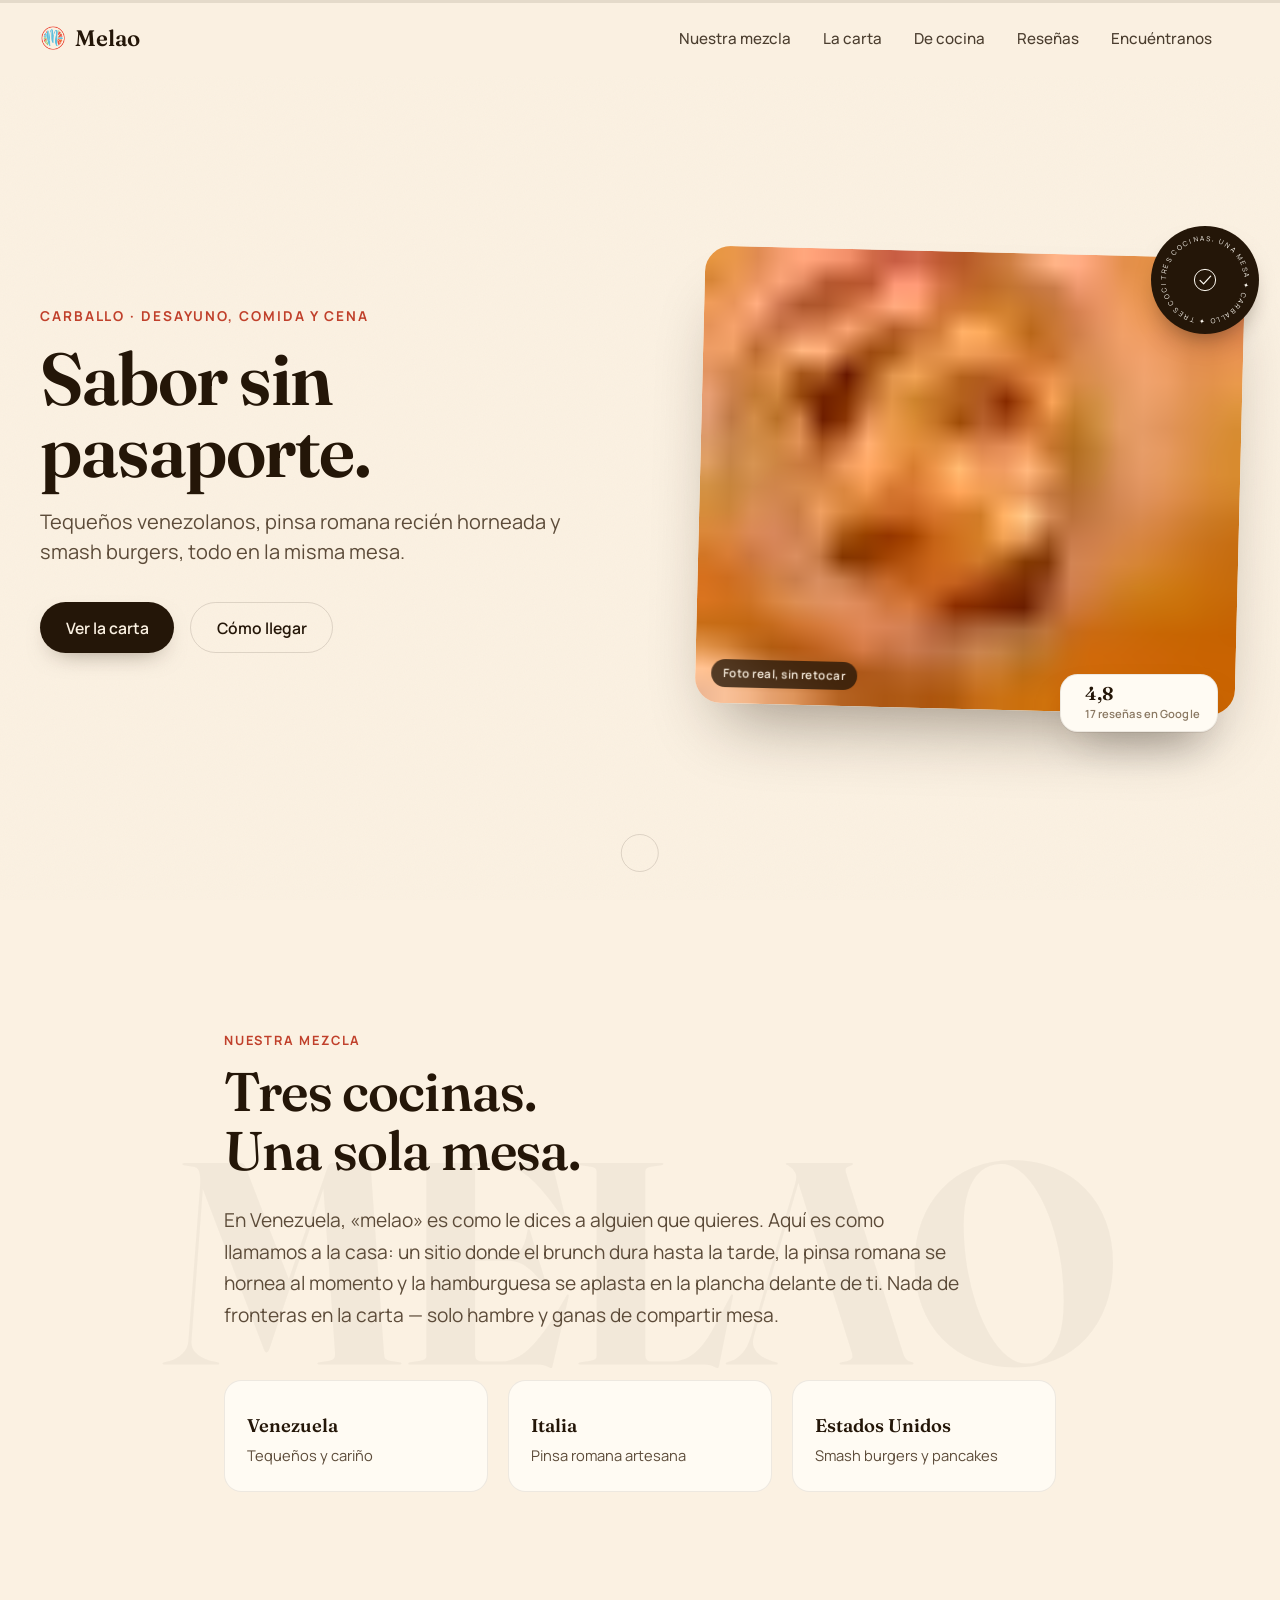
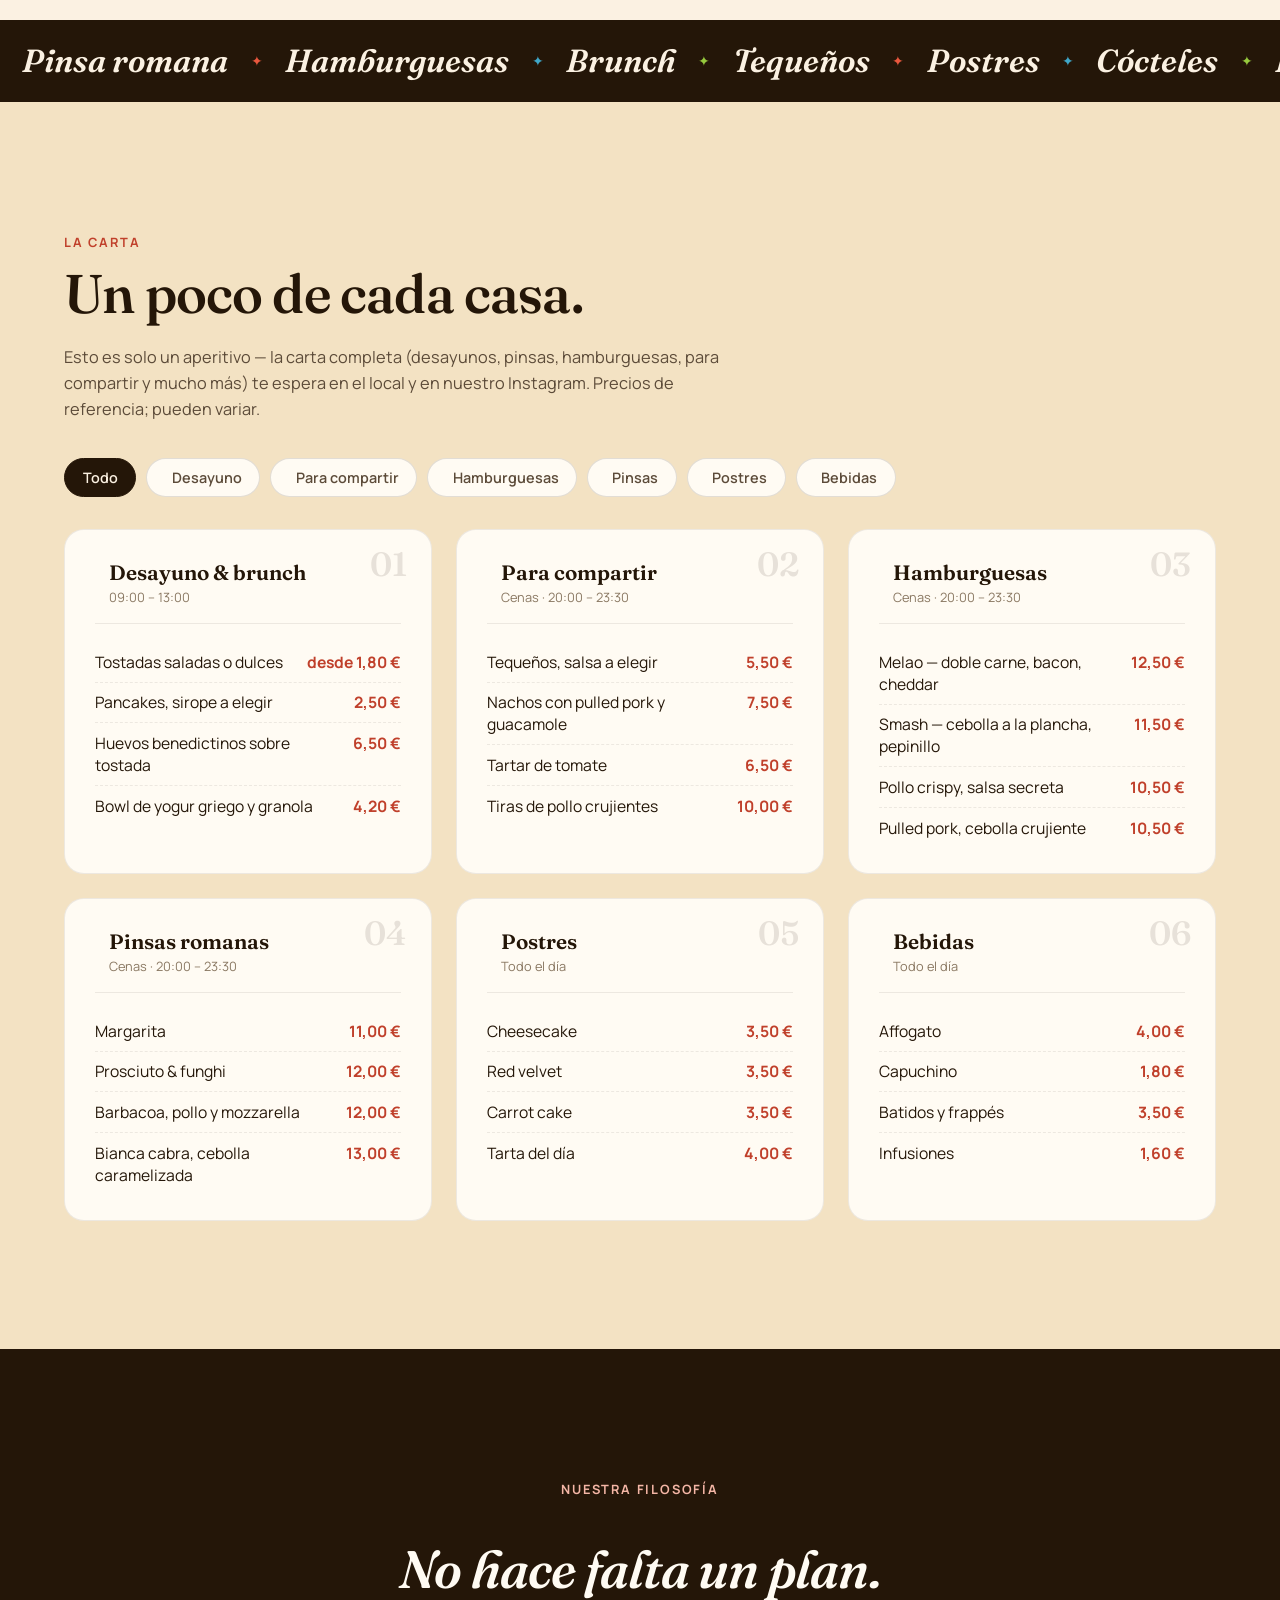
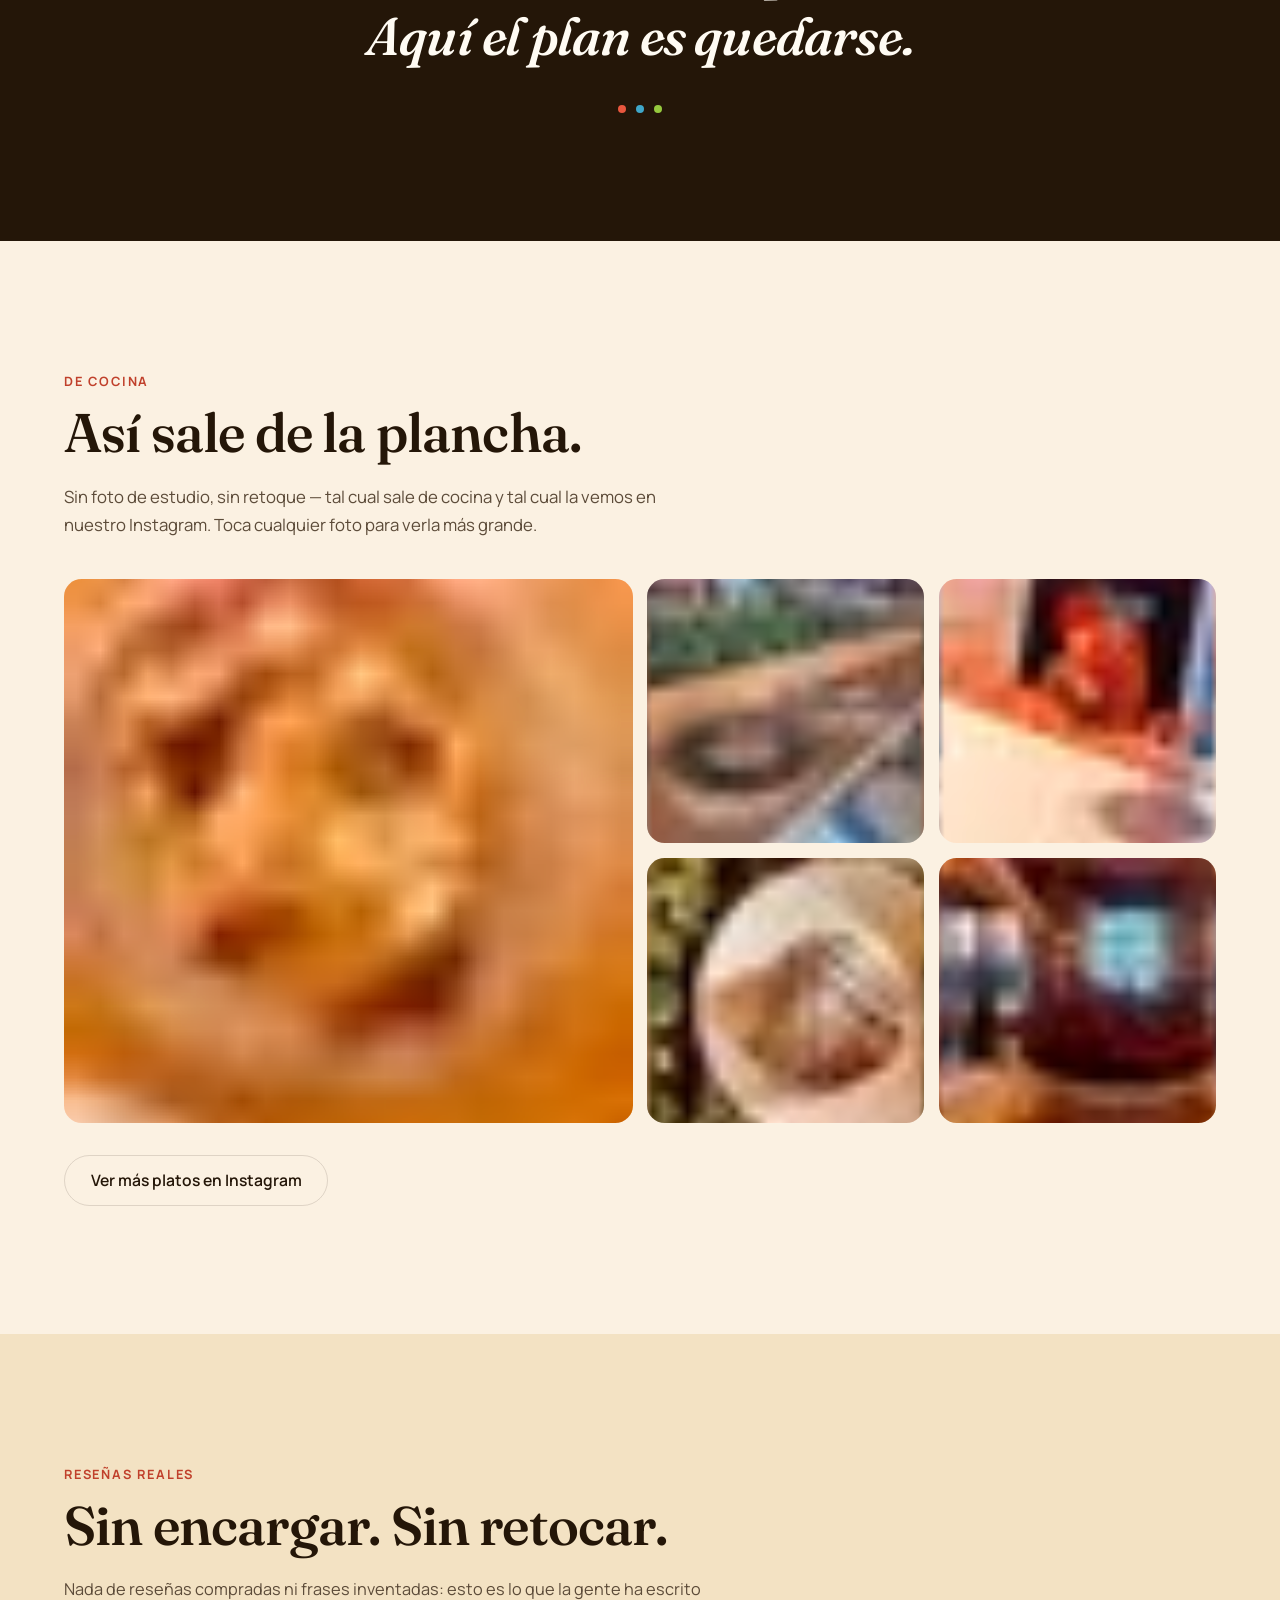
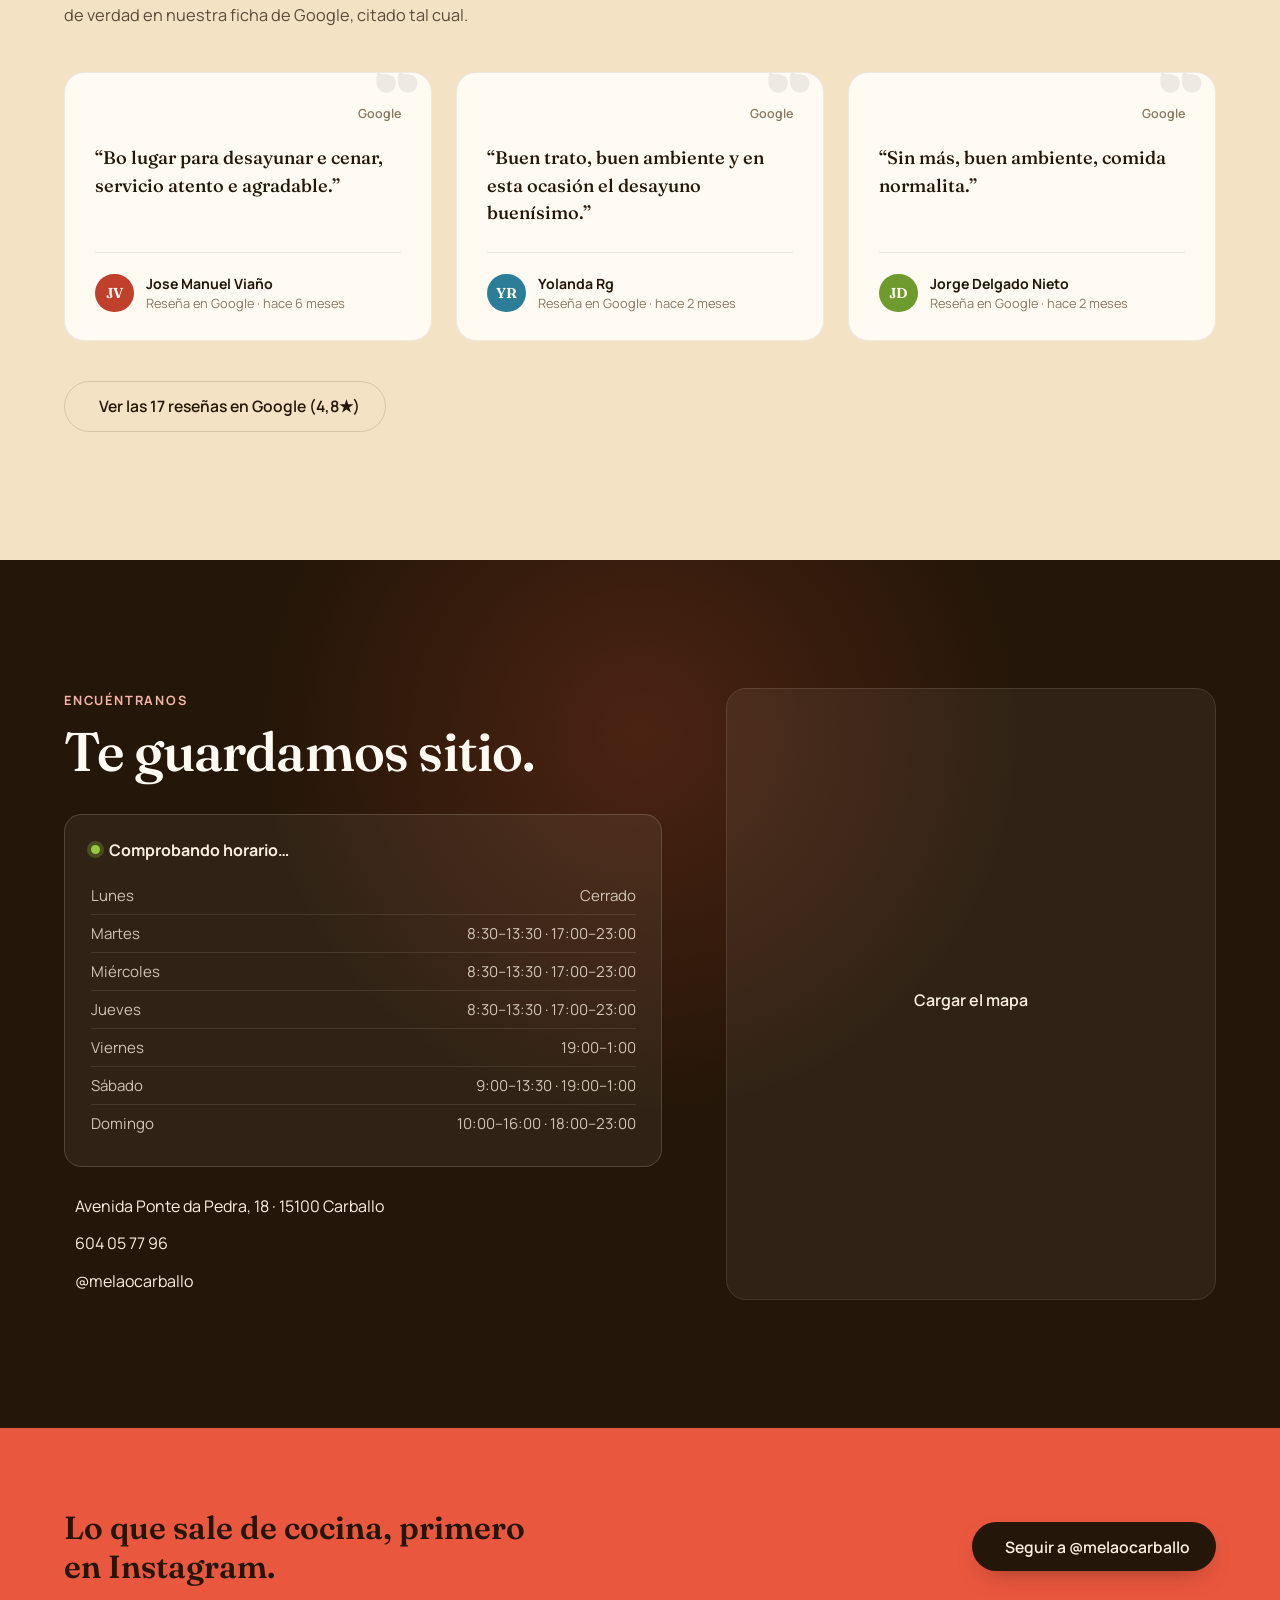
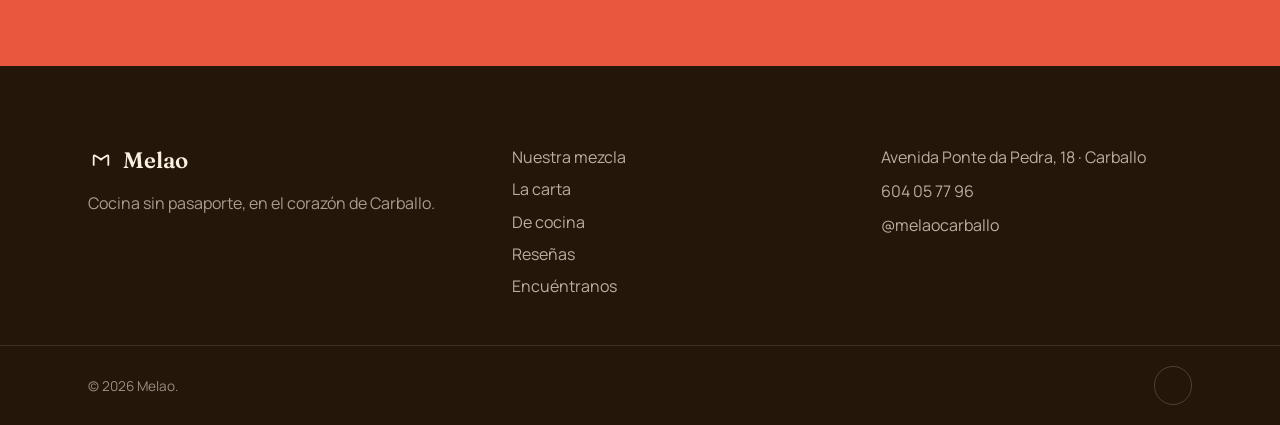
==== index.html @ b93efcd5 "Rediseña botón de WhatsApp, añade sección de reseñas reales y corrige la insignia del héroe - Botón " ====
<!DOCTYPE html>
<html lang="es">
<head>
<meta charset="UTF-8">
<meta name="viewport" content="width=device-width, initial-scale=1.0">
<title>Melao — Burgers, pinsas y brunch en Carballo</title>
<meta name="description" content="Melao es cocina sin pasaporte en el corazón de Carballo: brunch todo el día, pinsas romanas al horno, smash burgers y un cariño muy venezolano. Avenida Ponte da Pedra, 18.">
<link rel="canonical" href="https://alvarotaiagu.github.io/melao-carballo-web/">
<link rel="icon" href="assets/img/logo/logo-melao-96.png" type="image/png">

<meta property="og:type" content="restaurant">
<meta property="og:site_name" content="Melao">
<meta property="og:title" content="Melao — Burgers, pinsas y brunch en Carballo">
<meta property="og:description" content="Tequeños venezolanos, pinsa romana y smash burgers en la misma mesa. Brunch, comidas y cenas en Avenida Ponte da Pedra, 18, Carballo.">
<meta property="og:url" content="https://alvarotaiagu.github.io/melao-carballo-web/">
<meta property="og:image" content="https://alvarotaiagu.github.io/melao-carballo-web/assets/img/web/og-image.jpg">
<meta property="og:image:width" content="1200">
<meta property="og:image:height" content="630">
<meta property="og:locale" content="es_ES">
<meta name="twitter:card" content="summary_large_image">
<meta name="twitter:title" content="Melao — Burgers, pinsas y brunch en Carballo">
<meta name="twitter:description" content="Tequeños venezolanos, pinsa romana y smash burgers en la misma mesa. Carballo.">
<meta name="twitter:image" content="https://alvarotaiagu.github.io/melao-carballo-web/assets/img/web/og-image.jpg">

<script type="application/ld+json">
{
  "@context": "https://schema.org",
  "@type": "Restaurant",
  "name": "Melao",
  "image": "https://alvarotaiagu.github.io/melao-carballo-web/assets/img/web/og-image.jpg",
  "url": "https://alvarotaiagu.github.io/melao-carballo-web/",
  "telephone": "+34604057796",
  "servesCuisine": ["Hamburguesas", "Pinsa romana", "Brunch", "Cocina venezolana", "Fusión"],
  "address": {
    "@type": "PostalAddress",
    "streetAddress": "Avenida Ponte da Pedra, 18",
    "addressLocality": "Carballo",
    "addressRegion": "A Coruña",
    "postalCode": "15100",
    "addressCountry": "ES"
  },
  "sameAs": ["https://www.instagram.com/melaocarballo/"],
  "aggregateRating": {
    "@type": "AggregateRating",
    "ratingValue": "4.8",
    "reviewCount": "17"
  },
  "review": [
    {
      "@type": "Review",
      "author": { "@type": "Person", "name": "Jose Manuel Viaño" },
      "reviewRating": { "@type": "Rating", "ratingValue": "5", "bestRating": "5" },
      "reviewBody": "Bo lugar para desayunar e cenar, servicio atento e agradable."
    },
    {
      "@type": "Review",
      "author": { "@type": "Person", "name": "Yolanda Rg" },
      "reviewRating": { "@type": "Rating", "ratingValue": "5", "bestRating": "5" },
      "reviewBody": "Buen trato, buen ambiente y en esta ocasión el desayuno buenísimo."
    },
    {
      "@type": "Review",
      "author": { "@type": "Person", "name": "Jorge Delgado Nieto" },
      "reviewRating": { "@type": "Rating", "ratingValue": "5", "bestRating": "5" },
      "reviewBody": "Sin más, buen ambiente, comida normalita."
    }
  ],
  "openingHoursSpecification": [
    { "@type": "OpeningHoursSpecification", "dayOfWeek": ["Tuesday", "Wednesday", "Thursday"], "opens": "08:30", "closes": "13:30" },
    { "@type": "OpeningHoursSpecification", "dayOfWeek": ["Tuesday", "Wednesday", "Thursday"], "opens": "17:00", "closes": "23:00" },
    { "@type": "OpeningHoursSpecification", "dayOfWeek": "Friday", "opens": "19:00", "closes": "01:00" },
    { "@type": "OpeningHoursSpecification", "dayOfWeek": "Saturday", "opens": "09:00", "closes": "13:30" },
    { "@type": "OpeningHoursSpecification", "dayOfWeek": "Saturday", "opens": "19:00", "closes": "01:00" },
    { "@type": "OpeningHoursSpecification", "dayOfWeek": "Sunday", "opens": "10:00", "closes": "16:00" },
    { "@type": "OpeningHoursSpecification", "dayOfWeek": "Sunday", "opens": "18:00", "closes": "23:00" }
  ]
}
</script>

<link rel="preconnect" href="https://fonts.googleapis.com">
<link rel="preconnect" href="https://fonts.gstatic.com" crossorigin>
<link href="https://fonts.googleapis.com/css2?family=Fraunces:ital,opsz,wght@0,9..144,420;0,9..144,500;0,9..144,600;0,9..144,680;1,9..144,500;1,9..144,600&family=Manrope:wght@400;500;600;700&display=swap" rel="stylesheet">

<link rel="stylesheet" href="css/style.css">
<noscript><style>.lqip-img { opacity: 1 !important; }</style></noscript>
<script src="https://code.iconify.design/iconify-icon/2.1.0/iconify-icon.min.js" defer></script>
</head>
<body>
<a class="skip-link" href="#contenido">Ir al contenido</a>
<div class="scroll-progress" aria-hidden="true"><span class="scroll-progress-bar"></span></div>
<div class="grain" aria-hidden="true"></div>
<div class="cursor-dot" aria-hidden="true"></div>
<div class="cursor-ring" aria-hidden="true"></div>

<header class="site-header">
  <div class="header-inner">
    <a class="brand" href="#top" aria-label="Melao, ir al inicio">
      <img class="brand-mark" src="assets/img/logo/logo-melao-96.png" alt="" width="28" height="28">
      <span>Melao</span>
    </a>

    <nav class="site-nav" aria-label="Principal">
      <ul>
        <li><a href="#mezcla">Nuestra mezcla</a></li>
        <li><a href="#carta">La carta</a></li>
        <li><a href="#estrella">De cocina</a></li>
        <li><a href="#resenas">Reseñas</a></li>
        <li><a href="#encuentranos">Encuéntranos</a></li>
      </ul>
      <span class="nav-underline" aria-hidden="true"></span>
    </nav>

    <a class="nav-instagram" href="https://www.instagram.com/melaocarballo/" target="_blank" rel="noopener noreferrer">
      <iconify-icon icon="logos:instagram-icon" aria-hidden="true"></iconify-icon>
      <span class="visually-hidden">Instagram de Melao (se abre en una pestaña nueva)</span>
    </a>

    <button class="nav-toggle" type="button" aria-expanded="false" aria-controls="mobile-nav">
      <iconify-icon icon="solar:hamburger-menu-linear" aria-hidden="true" class="icon-open"></iconify-icon>
      <iconify-icon icon="solar:close-square-linear" aria-hidden="true" class="icon-close"></iconify-icon>
      <span class="visually-hidden">Abrir menú</span>
    </button>
  </div>

  <div id="mobile-nav" class="mobile-nav" hidden>
    <ul>
      <li><a href="#mezcla">Nuestra mezcla</a></li>
      <li><a href="#carta">La carta</a></li>
      <li><a href="#estrella">De cocina</a></li>
      <li><a href="#resenas">Reseñas</a></li>
      <li><a href="#encuentranos">Encuéntranos</a></li>
      <li><a href="https://www.instagram.com/melaocarballo/" target="_blank" rel="noopener noreferrer">Instagram</a></li>
    </ul>
  </div>
</header>

<main id="contenido">

  <section id="top" class="hero">
    <div class="hero-canvas-wrap" aria-hidden="true">
      <canvas id="hero-canvas"></canvas>
    </div>

    <div class="hero-inner">
      <div class="hero-content">
        <p class="hero-eyebrow">Carballo · Desayuno, comida y cena</p>
        <h1 class="hero-title" data-split-word>Sabor sin pasaporte.</h1>
        <p class="hero-claim" data-split-word>Tequeños venezolanos, pinsa romana recién horneada y smash burgers, todo en la misma mesa.</p>
        <div class="hero-actions">
          <a class="btn btn-primary" href="#carta"><span>Ver la carta</span></a>
          <a class="btn btn-ghost" href="#encuentranos"><span>Cómo llegar</span></a>
        </div>
      </div>

      <div class="hero-media">
        <figure class="hero-photo-card">
          <span class="lqip-bg" aria-hidden="true" style="background-image:url('assets/img/web/dish-hero-lqip.jpg')"></span>
          <img
            class="hero-photo lqip-img"
            src="assets/img/web/dish-hero-1600.jpg"
            srcset="assets/img/web/dish-hero-900.jpg 900w, assets/img/web/dish-hero-1600.jpg 1600w"
            sizes="(max-width: 900px) 90vw, 640px"
            alt="Milanesa napolitana gratinada con doble de queso, servida sobre patatas fritas — foto real de un plato de Melao"
            width="1300" height="1100"
            fetchpriority="high"
            decoding="async">
          <span class="hero-photo-tag">Foto real, sin retocar</span>
        </figure>

        <a
          class="google-seal"
          href="https://share.google/bW9lgUvX52iownn9A"
          target="_blank"
          rel="noopener noreferrer"
          aria-label="4,8 sobre 5 en Google, 17 reseñas — ver ficha de Google (se abre en una pestaña nueva)">
          <span class="google-seal-icon"><iconify-icon icon="logos:google-icon" aria-hidden="true"></iconify-icon></span>
          <span class="google-seal-body">
            <span class="google-seal-rating">
              <strong>4,8</strong>
              <span class="google-seal-stars" aria-hidden="true">
                <iconify-icon icon="solar:star-bold"></iconify-icon>
                <iconify-icon icon="solar:star-bold"></iconify-icon>
                <iconify-icon icon="solar:star-bold"></iconify-icon>
                <iconify-icon icon="solar:star-bold"></iconify-icon>
                <iconify-icon icon="solar:star-bold"></iconify-icon>
              </span>
            </span>
            <span class="google-seal-count">17 reseñas en Google</span>
          </span>
        </a>

        <div class="hero-badge-wrap" aria-hidden="true">
          <svg class="hero-badge" viewBox="0 0 160 160">
            <defs>
              <path id="badge-circle" d="M80,80 m-58,0 a58,58 0 1,1 116,0 a58,58 0 1,1 -116,0"/>
            </defs>
            <text font-size="10" letter-spacing="2.6" fill="currentColor">
              <textPath href="#badge-circle" startOffset="0%">TRES COCINAS, UNA MESA ✦ CARBALLO ✦ TRES COCINAS, UNA MESA ✦ CARBALLO ✦&#160;</textPath>
            </text>
          </svg>
          <svg class="hero-badge-mark" viewBox="0 0 48 48" fill="none">
            <circle cx="24" cy="24" r="15" stroke="currentColor" stroke-width="1.4"/>
            <path d="M17 24.5L22 29.5L32 18.5" stroke="currentColor" stroke-width="1.8" stroke-linecap="round" stroke-linejoin="round"/>
          </svg>
        </div>
      </div>
    </div>

    <button class="scroll-cue" type="button" data-scroll-target="#mezcla">
      <span class="visually-hidden">Bajar a la siguiente sección</span>
      <iconify-icon icon="solar:alt-arrow-down-linear" aria-hidden="true"></iconify-icon>
    </button>
  </section>

  <section id="mezcla" class="mezcla section-block" data-reveal-group>
    <span class="ghost-word" aria-hidden="true">MELAO</span>
    <div class="section-inner mezcla-inner">
      <p class="eyebrow">Nuestra mezcla</p>
      <h2><span data-split-word>Tres cocinas.</span><br><span data-split-word>Una sola mesa.</span></h2>
      <p class="mezcla-lead">
        En Venezuela, «melao» es como le dices a alguien que quieres. Aquí es como llamamos a la casa: un
        sitio donde el brunch dura hasta la tarde, la pinsa romana se hornea al momento y la hamburguesa se
        aplasta en la plancha delante de ti. Nada de fronteras en la carta — solo hambre y ganas de compartir
        mesa.
      </p>
      <ul class="origin-list">
        <li class="origin-card">
          <span class="origin-icon"><iconify-icon icon="solar:chef-hat-linear" aria-hidden="true"></iconify-icon></span>
          <span class="origin-name">Venezuela</span>
          <span class="origin-desc">Tequeños y cariño</span>
        </li>
        <li class="origin-card">
          <span class="origin-icon origin-icon--lime"><iconify-icon icon="solar:pizza-slice-linear" aria-hidden="true"></iconify-icon></span>
          <span class="origin-name">Italia</span>
          <span class="origin-desc">Pinsa romana artesana</span>
        </li>
        <li class="origin-card">
          <span class="origin-icon origin-icon--sky"><iconify-icon icon="solar:fire-linear" aria-hidden="true"></iconify-icon></span>
          <span class="origin-name">Estados Unidos</span>
          <span class="origin-desc">Smash burgers y pancakes</span>
        </li>
      </ul>
    </div>
  </section>

  <div class="marquee" aria-hidden="true">
    <div class="marquee-track">
      <span class="marquee-seq">
        <span>Pinsa romana</span><span class="marquee-dot">✦</span>
        <span>Hamburguesas</span><span class="marquee-dot">✦</span>
        <span>Brunch</span><span class="marquee-dot">✦</span>
        <span>Tequeños</span><span class="marquee-dot">✦</span>
        <span>Postres</span><span class="marquee-dot">✦</span>
        <span>Cócteles</span><span class="marquee-dot">✦</span>
      </span>
      <span class="marquee-seq">
        <span>Pinsa romana</span><span class="marquee-dot">✦</span>
        <span>Hamburguesas</span><span class="marquee-dot">✦</span>
        <span>Brunch</span><span class="marquee-dot">✦</span>
        <span>Tequeños</span><span class="marquee-dot">✦</span>
        <span>Postres</span><span class="marquee-dot">✦</span>
        <span>Cócteles</span><span class="marquee-dot">✦</span>
      </span>
    </div>
  </div>

  <section id="carta" class="carta section-block" data-reveal-group>
    <div class="section-inner">
      <p class="eyebrow">La carta</p>
      <h2 data-split-word>Un poco de cada casa.</h2>
      <p class="carta-lead">
        Esto es solo un aperitivo — la carta completa (desayunos, pinsas, hamburguesas, para compartir y
        mucho más) te espera en el local y en nuestro Instagram. Precios de referencia; pueden variar.
      </p>

      <div class="carta-filters" role="radiogroup" aria-label="Filtrar la carta por categoría">
        <button type="button" class="carta-filter" role="radio" aria-checked="true" data-filter="todo" tabindex="0">
          <span>Todo</span>
        </button>
        <button type="button" class="carta-filter" role="radio" aria-checked="false" data-filter="desayuno" tabindex="-1">
          <iconify-icon icon="solar:sunrise-linear" aria-hidden="true"></iconify-icon><span>Desayuno</span>
        </button>
        <button type="button" class="carta-filter" role="radio" aria-checked="false" data-filter="compartir" tabindex="-1">
          <iconify-icon icon="solar:widget-add-linear" aria-hidden="true"></iconify-icon><span>Para compartir</span>
        </button>
        <button type="button" class="carta-filter" role="radio" aria-checked="false" data-filter="hamburguesas" tabindex="-1">
          <iconify-icon icon="solar:fire-linear" aria-hidden="true"></iconify-icon><span>Hamburguesas</span>
        </button>
        <button type="button" class="carta-filter" role="radio" aria-checked="false" data-filter="pinsas" tabindex="-1">
          <iconify-icon icon="solar:pizza-slice-linear" aria-hidden="true"></iconify-icon><span>Pinsas</span>
        </button>
        <button type="button" class="carta-filter" role="radio" aria-checked="false" data-filter="postres" tabindex="-1">
          <iconify-icon icon="solar:cake-linear" aria-hidden="true"></iconify-icon><span>Postres</span>
        </button>
        <button type="button" class="carta-filter" role="radio" aria-checked="false" data-filter="bebidas" tabindex="-1">
          <iconify-icon icon="solar:cup-hot-linear" aria-hidden="true"></iconify-icon><span>Bebidas</span>
        </button>
      </div>

      <div class="carta-grid">
        <article class="carta-card" data-category="desayuno">
          <span class="carta-card-number" aria-hidden="true">01</span>
          <header class="carta-card-head">
            <iconify-icon icon="solar:sunrise-linear" aria-hidden="true"></iconify-icon>
            <div>
              <h3>Desayuno &amp; brunch</h3>
              <span class="carta-card-hours">09:00 – 13:00</span>
            </div>
          </header>
          <ul class="carta-items">
            <li><span>Tostadas saladas o dulces</span><span class="price">desde 1,80 €</span></li>
            <li><span>Pancakes, sirope a elegir</span><span class="price">2,50 €</span></li>
            <li><span>Huevos benedictinos sobre tostada</span><span class="price">6,50 €</span></li>
            <li><span>Bowl de yogur griego y granola</span><span class="price">4,20 €</span></li>
          </ul>
        </article>

        <article class="carta-card" data-category="compartir">
          <span class="carta-card-number" aria-hidden="true">02</span>
          <header class="carta-card-head">
            <iconify-icon icon="solar:widget-add-linear" aria-hidden="true"></iconify-icon>
            <div>
              <h3>Para compartir</h3>
              <span class="carta-card-hours">Cenas · 20:00 – 23:30</span>
            </div>
          </header>
          <ul class="carta-items">
            <li><span>Tequeños, salsa a elegir</span><span class="price">5,50 €</span></li>
            <li><span>Nachos con pulled pork y guacamole</span><span class="price">7,50 €</span></li>
            <li><span>Tartar de tomate</span><span class="price">6,50 €</span></li>
            <li><span>Tiras de pollo crujientes</span><span class="price">10,00 €</span></li>
          </ul>
        </article>

        <article class="carta-card" data-category="hamburguesas">
          <span class="carta-card-number" aria-hidden="true">03</span>
          <header class="carta-card-head">
            <iconify-icon icon="solar:fire-linear" aria-hidden="true"></iconify-icon>
            <div>
              <h3>Hamburguesas</h3>
              <span class="carta-card-hours">Cenas · 20:00 – 23:30</span>
            </div>
          </header>
          <ul class="carta-items">
            <li><span>Melao — doble carne, bacon, cheddar</span><span class="price">12,50 €</span></li>
            <li><span>Smash — cebolla a la plancha, pepinillo</span><span class="price">11,50 €</span></li>
            <li><span>Pollo crispy, salsa secreta</span><span class="price">10,50 €</span></li>
            <li><span>Pulled pork, cebolla crujiente</span><span class="price">10,50 €</span></li>
          </ul>
        </article>

        <article class="carta-card" data-category="pinsas">
          <span class="carta-card-number" aria-hidden="true">04</span>
          <header class="carta-card-head">
            <iconify-icon icon="solar:pizza-slice-linear" aria-hidden="true"></iconify-icon>
            <div>
              <h3>Pinsas romanas</h3>
              <span class="carta-card-hours">Cenas · 20:00 – 23:30</span>
            </div>
          </header>
          <ul class="carta-items">
            <li><span>Margarita</span><span class="price">11,00 €</span></li>
            <li><span>Prosciuto &amp; funghi</span><span class="price">12,00 €</span></li>
            <li><span>Barbacoa, pollo y mozzarella</span><span class="price">12,00 €</span></li>
            <li><span>Bianca cabra, cebolla caramelizada</span><span class="price">13,00 €</span></li>
          </ul>
        </article>

        <article class="carta-card" data-category="postres">
          <span class="carta-card-number" aria-hidden="true">05</span>
          <header class="carta-card-head">
            <iconify-icon icon="solar:cake-linear" aria-hidden="true"></iconify-icon>
            <div>
              <h3>Postres</h3>
              <span class="carta-card-hours">Todo el día</span>
            </div>
          </header>
          <ul class="carta-items">
            <li><span>Cheesecake</span><span class="price">3,50 €</span></li>
            <li><span>Red velvet</span><span class="price">3,50 €</span></li>
            <li><span>Carrot cake</span><span class="price">3,50 €</span></li>
            <li><span>Tarta del día</span><span class="price">4,00 €</span></li>
          </ul>
        </article>

        <article class="carta-card" data-category="bebidas">
          <span class="carta-card-number" aria-hidden="true">06</span>
          <header class="carta-card-head">
            <iconify-icon icon="solar:cup-hot-linear" aria-hidden="true"></iconify-icon>
            <div>
              <h3>Bebidas</h3>
              <span class="carta-card-hours">Todo el día</span>
            </div>
          </header>
          <ul class="carta-items">
            <li><span>Affogato</span><span class="price">4,00 €</span></li>
            <li><span>Capuchino</span><span class="price">1,80 €</span></li>
            <li><span>Batidos y frappés</span><span class="price">3,50 €</span></li>
            <li><span>Infusiones</span><span class="price">1,60 €</span></li>
          </ul>
        </article>
      </div>
    </div>
  </section>

  <section id="filosofia" class="filosofia section-block" data-reveal-group>
    <div class="section-inner filosofia-inner">
      <p class="eyebrow eyebrow--invert">Nuestra filosofía</p>
      <h2 class="filosofia-quote"><span data-split-word>No hace falta un plan.</span><br><span data-split-word>Aquí el plan es quedarse.</span></h2>
      <div class="filosofia-dots" aria-hidden="true"><span></span><span></span><span></span></div>
    </div>
  </section>

  <section id="estrella" class="estrella section-block" data-reveal-group>
    <div class="section-inner">
      <p class="eyebrow">De cocina</p>
      <h2 data-split-word>Así sale de la plancha.</h2>
      <p class="estrella-lead">
        Sin foto de estudio, sin retoque — tal cual sale de cocina y tal cual la vemos en nuestro Instagram.
        Toca cualquier foto para verla más grande.
      </p>

      <div class="cocina-grid">
        <button type="button" class="cocina-item cocina-item--feature">
          <span class="lqip-bg" aria-hidden="true" style="background-image:url('assets/img/web/dish-square-lqip.jpg')"></span>
          <img class="lqip-img" src="assets/img/web/dish-square-1200.jpg" srcset="assets/img/web/dish-square-700.jpg 700w, assets/img/web/dish-square-1200.jpg 1200w" sizes="(max-width: 900px) 90vw, 44vw" alt="Milanesa napolitana gratinada con queso y patatas fritas" width="1100" height="1100" loading="lazy" decoding="async">
          <span class="cocina-caption">Milanesa napolitana</span>
          <span class="cocina-expand" aria-hidden="true"><iconify-icon icon="solar:maximize-linear"></iconify-icon></span>
        </button>

        <button type="button" class="cocina-item">
          <span class="lqip-bg" aria-hidden="true" style="background-image:url('assets/img/web/cocina-pancakes-barra-lqip.jpg')"></span>
          <img class="lqip-img" src="assets/img/web/cocina-pancakes-barra-900.jpg" srcset="assets/img/web/cocina-pancakes-barra-500.jpg 500w, assets/img/web/cocina-pancakes-barra-900.jpg 900w" sizes="(max-width: 900px) 45vw, 22vw" alt="Dos platos de pancakes servidos en la barra de Melao, con la sala al fondo" width="1080" height="1080" loading="lazy" decoding="async">
          <span class="cocina-caption">Pancakes en la barra</span>
          <span class="cocina-expand" aria-hidden="true"><iconify-icon icon="solar:maximize-linear"></iconify-icon></span>
        </button>

        <button type="button" class="cocina-item">
          <span class="lqip-bg" aria-hidden="true" style="background-image:url('assets/img/web/cocina-coctel-lqip.jpg')"></span>
          <img class="lqip-img" src="assets/img/web/cocina-coctel-900.jpg" srcset="assets/img/web/cocina-coctel-500.jpg 500w, assets/img/web/cocina-coctel-900.jpg 900w" sizes="(max-width: 900px) 45vw, 22vw" alt="Cóctel con fresas y hielo servido en copa, junto al rótulo &quot;Cocktail&quot; de la barra" width="1080" height="1080" loading="lazy" decoding="async">
          <span class="cocina-caption">También hay cócteles</span>
          <span class="cocina-expand" aria-hidden="true"><iconify-icon icon="solar:maximize-linear"></iconify-icon></span>
        </button>

        <button type="button" class="cocina-item">
          <span class="lqip-bg" aria-hidden="true" style="background-image:url('assets/img/web/cocina-pancake-choco-lqip.jpg')"></span>
          <img class="lqip-img" src="assets/img/web/cocina-pancake-choco-900.jpg" srcset="assets/img/web/cocina-pancake-choco-500.jpg 500w, assets/img/web/cocina-pancake-choco-900.jpg 900w" sizes="(max-width: 900px) 45vw, 22vw" alt="Pancake bañado en chocolate y azúcar glas, visto desde arriba" width="1080" height="1080" loading="lazy" decoding="async">
          <span class="cocina-caption">Pancake de chocolate</span>
          <span class="cocina-expand" aria-hidden="true"><iconify-icon icon="solar:maximize-linear"></iconify-icon></span>
        </button>

        <button type="button" class="cocina-item">
          <span class="lqip-bg" aria-hidden="true" style="background-image:url('assets/img/web/cocina-tarta-sala-lqip.jpg')"></span>
          <img class="lqip-img" src="assets/img/web/cocina-tarta-sala-900.jpg" srcset="assets/img/web/cocina-tarta-sala-500.jpg 500w, assets/img/web/cocina-tarta-sala-900.jpg 900w" sizes="(max-width: 900px) 45vw, 22vw" alt="Tarta de frutos rojos sobre la mesa, con la sala de Melao al fondo" width="1440" height="1440" loading="lazy" decoding="async">
          <span class="cocina-caption">Tarta de frutos rojos</span>
          <span class="cocina-expand" aria-hidden="true"><iconify-icon icon="solar:maximize-linear"></iconify-icon></span>
        </button>
      </div>

      <a class="btn btn-ghost estrella-cta" href="https://www.instagram.com/melaocarballo/" target="_blank" rel="noopener noreferrer">
        <span>Ver más platos en Instagram</span>
      </a>
    </div>
  </section>

  <section id="resenas" class="resenas section-block" data-reveal-group>
    <div class="section-inner">
      <p class="eyebrow">Reseñas reales</p>
      <h2 data-split-word>Sin encargar. Sin retocar.</h2>
      <p class="resenas-lead">
        Nada de reseñas compradas ni frases inventadas: esto es lo que la gente ha escrito de verdad en
        nuestra ficha de Google, citado tal cual.
      </p>

      <div class="resenas-grid">
        <article class="review-card">
          <span class="review-mark" aria-hidden="true">&ldquo;</span>
          <div class="review-card-top">
            <span class="review-stars" aria-label="5 de 5 estrellas">
              <iconify-icon icon="solar:star-bold"></iconify-icon>
              <iconify-icon icon="solar:star-bold"></iconify-icon>
              <iconify-icon icon="solar:star-bold"></iconify-icon>
              <iconify-icon icon="solar:star-bold"></iconify-icon>
              <iconify-icon icon="solar:star-bold"></iconify-icon>
            </span>
            <span class="review-source"><iconify-icon icon="logos:google-icon" aria-hidden="true"></iconify-icon>Google</span>
          </div>
          <p class="review-quote">&ldquo;Bo lugar para desayunar e cenar, servicio atento e agradable.&rdquo;</p>
          <footer class="review-meta">
            <span class="review-avatar" aria-hidden="true">JV</span>
            <span class="review-who">
              <strong>Jose Manuel Viaño</strong>
              <span>Reseña en Google · hace 6 meses</span>
            </span>
          </footer>
        </article>

        <article class="review-card">
          <span class="review-mark" aria-hidden="true">&ldquo;</span>
          <div class="review-card-top">
            <span class="review-stars" aria-label="5 de 5 estrellas">
              <iconify-icon icon="solar:star-bold"></iconify-icon>
              <iconify-icon icon="solar:star-bold"></iconify-icon>
              <iconify-icon icon="solar:star-bold"></iconify-icon>
              <iconify-icon icon="solar:star-bold"></iconify-icon>
              <iconify-icon icon="solar:star-bold"></iconify-icon>
            </span>
            <span class="review-source"><iconify-icon icon="logos:google-icon" aria-hidden="true"></iconify-icon>Google</span>
          </div>
          <p class="review-quote">&ldquo;Buen trato, buen ambiente y en esta ocasión el desayuno buenísimo.&rdquo;</p>
          <footer class="review-meta">
            <span class="review-avatar review-avatar--sky" aria-hidden="true">YR</span>
            <span class="review-who">
              <strong>Yolanda Rg</strong>
              <span>Reseña en Google · hace 2 meses</span>
            </span>
          </footer>
        </article>

        <article class="review-card">
          <span class="review-mark" aria-hidden="true">&ldquo;</span>
          <div class="review-card-top">
            <span class="review-stars" aria-label="5 de 5 estrellas">
              <iconify-icon icon="solar:star-bold"></iconify-icon>
              <iconify-icon icon="solar:star-bold"></iconify-icon>
              <iconify-icon icon="solar:star-bold"></iconify-icon>
              <iconify-icon icon="solar:star-bold"></iconify-icon>
              <iconify-icon icon="solar:star-bold"></iconify-icon>
            </span>
            <span class="review-source"><iconify-icon icon="logos:google-icon" aria-hidden="true"></iconify-icon>Google</span>
          </div>
          <p class="review-quote">&ldquo;Sin más, buen ambiente, comida normalita.&rdquo;</p>
          <footer class="review-meta">
            <span class="review-avatar review-avatar--lime" aria-hidden="true">JD</span>
            <span class="review-who">
              <strong>Jorge Delgado Nieto</strong>
              <span>Reseña en Google · hace 2 meses</span>
            </span>
          </footer>
        </article>
      </div>

      <a
        class="btn btn-ghost resenas-cta"
        href="https://share.google/bW9lgUvX52iownn9A"
        target="_blank"
        rel="noopener noreferrer">
        <iconify-icon icon="logos:google-icon" aria-hidden="true"></iconify-icon>
        <span class="resenas-cta-count">Ver las 17 reseñas en Google (4,8★)</span>
      </a>
    </div>
  </section>

  <section id="encuentranos" class="encuentranos section-block spotlight" data-reveal-group>
    <div class="section-inner encuentranos-inner">
      <div class="encuentranos-info">
        <p class="eyebrow eyebrow--invert">Encuéntranos</p>
        <h2 data-split-word>Te guardamos sitio.</h2>

        <div class="hours-card">
          <div class="hours-status">
            <span class="live-dot" aria-hidden="true"></span>
            <span id="hours-status-text">Comprobando horario…</span>
          </div>
          <ul id="hours-list" class="hours-list">
            <li data-day="1"><span>Lunes</span><span>Cerrado</span></li>
            <li data-day="2"><span>Martes</span><span>8:30–13:30 · 17:00–23:00</span></li>
            <li data-day="3"><span>Miércoles</span><span>8:30–13:30 · 17:00–23:00</span></li>
            <li data-day="4"><span>Jueves</span><span>8:30–13:30 · 17:00–23:00</span></li>
            <li data-day="5"><span>Viernes</span><span>19:00–1:00</span></li>
            <li data-day="6"><span>Sábado</span><span>9:00–13:30 · 19:00–1:00</span></li>
            <li data-day="0"><span>Domingo</span><span>10:00–16:00 · 18:00–23:00</span></li>
          </ul>
        </div>

        <ul class="info-list">
          <li>
            <span class="item-icon"><iconify-icon icon="solar:map-point-linear" aria-hidden="true"></iconify-icon></span>
            <a href="https://www.google.com/maps/dir/?api=1&amp;destination=Melao%2C%20Avenida%20Ponte%20da%20Pedra%2018%2C%2015100%20Carballo" target="_blank" rel="noopener noreferrer">Avenida Ponte da Pedra, 18 · 15100 Carballo</a>
          </li>
          <li>
            <span class="item-icon"><iconify-icon icon="solar:phone-linear" aria-hidden="true"></iconify-icon></span>
            <a href="tel:+34604057796">604 05 77 96</a>
          </li>
          <li>
            <span class="item-icon"><iconify-icon icon="logos:instagram-icon" aria-hidden="true"></iconify-icon></span>
            <a href="https://www.instagram.com/melaocarballo/" target="_blank" rel="noopener noreferrer">@melaocarballo</a>
          </li>
        </ul>
      </div>

      <div class="map-card">
        <button
          type="button"
          class="map-consent"
          data-map-title="Mapa de ubicación de Melao en Carballo"
          data-map-src="https://www.google.com/maps?q=Melao%2C%20Avenida%20Ponte%20da%20Pedra%2018%2C%2015100%20Carballo&amp;output=embed">
          <iconify-icon icon="solar:map-point-wave-linear" aria-hidden="true"></iconify-icon>
          <span>Cargar el mapa</span>
        </button>
      </div>
    </div>
  </section>

  <section class="follow-cta">
    <div class="section-inner follow-cta-inner">
      <p class="follow-cta-text">Lo que sale de cocina, primero en Instagram.</p>
      <a class="btn btn-primary" href="https://www.instagram.com/melaocarballo/" target="_blank" rel="noopener noreferrer">
        <iconify-icon icon="logos:instagram-icon" aria-hidden="true"></iconify-icon>
        <span>Seguir a @melaocarballo</span>
      </a>
    </div>
  </section>

</main>

<footer class="site-footer">
  <div class="section-inner footer-inner">
    <div class="footer-brand">
      <a class="brand" href="#top" aria-label="Melao, ir al inicio">
        <svg class="brand-mark" viewBox="0 0 64 64" fill="none" aria-hidden="true">
          <path d="M14 44V22.5C14 21 15.6 20.1 16.9 20.9L32 30.2L47.1 20.9C48.4 20.1 50 21 50 22.5V44" stroke="currentColor" stroke-width="4.4" stroke-linecap="round" stroke-linejoin="round"/>
          <circle cx="32" cy="30.2" r="3.2" fill="currentColor"/>
        </svg>
        <span>Melao</span>
      </a>
      <p>Cocina sin pasaporte, en el corazón de Carballo.</p>
    </div>

    <nav class="footer-nav" aria-label="Pie de página">
      <ul>
        <li><a href="#mezcla">Nuestra mezcla</a></li>
        <li><a href="#carta">La carta</a></li>
        <li><a href="#estrella">De cocina</a></li>
        <li><a href="#resenas">Reseñas</a></li>
        <li><a href="#encuentranos">Encuéntranos</a></li>
      </ul>
    </nav>

    <div class="footer-contact">
      <a href="https://www.google.com/maps/dir/?api=1&amp;destination=Melao%2C%20Avenida%20Ponte%20da%20Pedra%2018%2C%2015100%20Carballo" target="_blank" rel="noopener noreferrer">
        <iconify-icon icon="solar:map-point-linear" aria-hidden="true"></iconify-icon>
        Avenida Ponte da Pedra, 18 · Carballo
      </a>
      <a href="tel:+34604057796">
        <iconify-icon icon="solar:phone-linear" aria-hidden="true"></iconify-icon>
        604 05 77 96
      </a>
      <a href="https://www.instagram.com/melaocarballo/" target="_blank" rel="noopener noreferrer">
        <iconify-icon icon="logos:instagram-icon" aria-hidden="true"></iconify-icon>
        @melaocarballo
      </a>
    </div>
  </div>

  <div class="footer-bottom">
    <div class="section-inner">
      <p class="footer-credit">© 2026 Melao.</p>
      <button type="button" class="back-to-top" data-scroll-target="#top">
        <iconify-icon icon="solar:arrow-up-linear" aria-hidden="true"></iconify-icon>
        <span class="visually-hidden">Volver arriba</span>
      </button>
    </div>
  </div>
</footer>

<a
  class="whatsapp-fab"
  href="https://wa.me/34604057796?text=%C2%A1Hola%21%20Me%20gustar%C3%ADa%20reservar%20mesa%20en%20Melao%20%F0%9F%99%82"
  target="_blank"
  rel="noopener noreferrer"
  aria-label="Reservar mesa por WhatsApp (se abre en una pestaña nueva)">
  <span class="whatsapp-fab-pulse" aria-hidden="true"></span>
  <span class="whatsapp-fab-icon" aria-hidden="true">
    <iconify-icon icon="ri:whatsapp-fill" aria-hidden="true"></iconify-icon>
  </span>
  <span class="whatsapp-fab-label">Reservar</span>
</a>

<div class="cookie-banner" role="region" aria-label="Aviso de cookies" hidden>
  <p>
    Esta web no usa cookies propias de seguimiento ni publicidad. El mapa de Google solo se carga si haces
    clic en él — en ese momento Google puede instalar sus propias cookies.
  </p>
  <button type="button" class="btn btn-primary cookie-ack">
    <span>Entendido</span>
  </button>
</div>

<div class="lightbox" id="lightbox" role="dialog" aria-modal="true" aria-label="Foto ampliada" hidden>
  <div class="lightbox-backdrop" data-lightbox-close></div>
  <button type="button" class="lightbox-control lightbox-close" data-lightbox-close>
    <iconify-icon icon="solar:close-square-linear" aria-hidden="true"></iconify-icon>
    <span class="visually-hidden">Cerrar</span>
  </button>
  <button type="button" class="lightbox-control lightbox-prev">
    <iconify-icon icon="solar:arrow-left-linear" aria-hidden="true"></iconify-icon>
    <span class="visually-hidden">Foto anterior</span>
  </button>
  <button type="button" class="lightbox-control lightbox-next">
    <iconify-icon icon="solar:arrow-right-linear" aria-hidden="true"></iconify-icon>
    <span class="visually-hidden">Siguiente foto</span>
  </button>
  <figure class="lightbox-figure">
    <img class="lightbox-img" src="" alt="">
    <figcaption class="lightbox-caption"></figcaption>
  </figure>
</div>

<script src="https://cdnjs.cloudflare.com/ajax/libs/gsap/3.15.0/gsap.min.js"></script>
<script src="https://cdnjs.cloudflare.com/ajax/libs/gsap/3.15.0/ScrollTrigger.min.js"></script>
<script src="https://cdnjs.cloudflare.com/ajax/libs/gsap/3.15.0/Flip.min.js"></script>
<script src="https://cdn.jsdelivr.net/npm/lenis@1.3.26/dist/lenis.min.js"></script>
<script type="module" src="js/main.js"></script>
</body>
</html>
---- css/style.css ----
/* ---------- Tokens ----------
   Palette sampled directly from Melao's real logo: a coral-red ring, a
   sky-blue cursive "M" and lime-green petal accents on white — grounded
   here on a warm cream so the three brand hues read as seasoning, not
   noise. */
:root {
  --cream: #FBF1E2;
  --cream-2: #F3E2C3;
  --paper: #FFFBF3;
  --ink: #241608;
  --ink-soft: #5C4B39;
  --ink-faint: #8A7862;

  --coral: #E9573E;
  --coral-deep: #C0402B;
  --coral-tint: #F4B6A6;
  --sky: #3FA7C9;
  --sky-deep: #2C7E98;
  --lime: #96C93E;
  --lime-deep: #6E9A2E;

  --line: color-mix(in srgb, var(--ink) 13%, transparent);
  --line-soft: color-mix(in srgb, var(--ink) 8%, transparent);
  --shadow-color: 30 16% 10%;

  --serif: "Fraunces", Georgia, serif;
  --sans: "Manrope", -apple-system, BlinkMacSystemFont, "Segoe UI", sans-serif;

  --nav-h: 4.75rem;
}

/* ---------- Reset ---------- */
* { box-sizing: border-box; }
html { scroll-behavior: auto; }
body {
  margin: 0;
  font-family: var(--sans);
  background: var(--cream);
  color: var(--ink);
  -webkit-font-smoothing: antialiased;
  overflow-x: hidden;
}
img, svg, canvas, iframe { display: block; max-width: 100%; }
a { color: inherit; text-decoration: none; }
ul { margin: 0; padding: 0; list-style: none; }
h1, h2, h3, p { margin: 0; }
button { font: inherit; background: none; border: none; padding: 0; color: inherit; cursor: pointer; }

.visually-hidden {
  position: absolute;
  width: 1px; height: 1px;
  overflow: hidden;
  clip: rect(0 0 0 0);
  white-space: nowrap;
}

.skip-link {
  position: absolute;
  left: 1rem; top: -3rem;
  background: var(--ink);
  color: var(--cream);
  padding: 0.6rem 1rem;
  border-radius: 0.4rem;
  font-weight: 600;
  transition: top 0.2s ease;
  z-index: 200;
}
.skip-link:focus { top: 1rem; }

:focus-visible { outline: 2px solid var(--coral-deep); outline-offset: 3px; }
.encuentranos :focus-visible, .site-header :focus-visible { outline-color: var(--coral-tint); }

/* Fine paper grain, extremely subtle — a texture cue, not a moving effect */
.grain {
  position: fixed; inset: 0;
  z-index: 1;
  pointer-events: none;
  opacity: 0.035;
  mix-blend-mode: multiply;
  background-image: url("data:image/svg+xml;utf8,<svg xmlns='http://www.w3.org/2000/svg' width='120' height='120'><filter id='n'><feTurbulence type='fractalNoise' baseFrequency='0.9' numOctaves='2' stitchTiles='stitch'/></filter><rect width='100%25' height='100%25' filter='url(%23n)'/></svg>");
}

.section-block { padding: clamp(4.5rem, 10vw, 8rem) 1.5rem; position: relative; }
.section-inner { max-width: 72rem; margin: 0 auto; position: relative; z-index: 2; }

.eyebrow {
  display: inline-block;
  font-size: 0.8rem;
  font-weight: 700;
  letter-spacing: 0.14em;
  text-transform: uppercase;
  color: var(--coral-deep);
  margin: 0 0 0.9rem;
}
.eyebrow--invert { color: var(--coral-tint); }

h2 {
  font-family: var(--serif);
  font-size: clamp(2rem, 4.4vw, 3.4rem);
  font-weight: 560;
  line-height: 1.08;
  letter-spacing: -0.015em;
}

/* ---------- Split word reveal ---------- */
.split-wrap { display: inline; }
.split-word {
  display: inline-block;
  overflow: hidden;
  padding: 0.12em 0;
  margin: -0.12em 0;
}
.split-word > span { display: inline-block; will-change: transform; }

/* ---------- Header ---------- */
.site-header {
  position: fixed;
  top: 0; left: 0; right: 0;
  z-index: 100;
  background: color-mix(in srgb, var(--cream) 80%, transparent);
  backdrop-filter: blur(10px);
  -webkit-backdrop-filter: blur(10px);
  color: var(--ink);
  box-shadow: 0 0 0 rgba(0, 0, 0, 0);
  transition: background-color 0.35s ease, box-shadow 0.35s ease;
}
.site-header.is-scrolled {
  background: color-mix(in srgb, var(--paper) 94%, transparent);
  box-shadow: 0 12px 34px -20px rgba(36, 22, 8, 0.35);
}

.scroll-progress {
  position: fixed;
  top: 0; left: 0;
  width: 100%;
  height: 2.5px;
  z-index: 150;
  background: color-mix(in srgb, var(--ink) 10%, transparent);
  pointer-events: none;
}
.scroll-progress-bar {
  display: block;
  height: 100%;
  width: 100%;
  background: linear-gradient(90deg, var(--coral), var(--sky));
  transform: scaleX(0);
  transform-origin: left center;
}

.header-inner {
  max-width: 78rem;
  margin: 0 auto;
  height: var(--nav-h);
  padding: 0 1.5rem;
  display: flex;
  align-items: center;
  gap: 1.75rem;
}
.brand {
  display: inline-flex;
  align-items: center;
  gap: 0.55rem;
  font-family: var(--serif);
  font-size: 1.4rem;
  font-weight: 600;
  color: var(--ink);
  margin-right: auto;
}
.brand-mark { width: 26px; height: 26px; object-fit: contain; flex-shrink: 0; }

.site-nav { position: relative; }
.site-nav ul { display: flex; gap: 2rem; }
.site-nav a {
  display: inline-block;
  font-size: 0.95rem;
  font-weight: 500;
  padding: 0.3rem 0;
  transition: opacity 0.2s ease;
  opacity: 0.82;
}
.site-nav a:hover, .site-nav a:focus-visible, .site-nav a.is-active { opacity: 1; }

/* A single shared bar that slides/resizes to sit under whichever link is
   hovered, focused, or the scroll-spy's current section — driven by
   initNavUnderline() in js/main.js. Zero width until JS positions it, so
   it's simply invisible (not a stray line) if JS never runs. */
.nav-underline {
  position: absolute;
  left: 0; bottom: -2px;
  width: 0; height: 1.5px;
  background: var(--coral-deep);
  pointer-events: none;
}

.nav-instagram { display: inline-flex; font-size: 1.3rem; opacity: 0.85; transition: opacity 0.2s ease, transform 0.2s ease; }
.nav-instagram:hover, .nav-instagram:focus-visible { opacity: 1; transform: translateY(-1px); }

.nav-toggle { display: none; font-size: 1.5rem; position: relative; width: 1.5rem; height: 1.5rem; }
.nav-toggle .icon-close { display: none; }
.nav-toggle[aria-expanded="true"] .icon-open { display: none; }
.nav-toggle[aria-expanded="true"] .icon-close { display: inline; }

.mobile-nav {
  display: none;
  background: var(--paper);
  border-top: 1px solid var(--line-soft);
  padding: 0.5rem 1.5rem 1.5rem;
}
.mobile-nav ul { display: flex; flex-direction: column; gap: 0.25rem; }
.mobile-nav a { display: block; padding: 0.75rem 0; font-size: 1.05rem; font-weight: 500; }
.mobile-nav[hidden] { display: none; }

@media (max-width: 900px) {
  .site-nav, .nav-instagram { display: none; }
  .nav-toggle { display: inline-flex; align-items: center; justify-content: center; }
  .mobile-nav:not([hidden]) { display: block; }
}

/* ---------- Buttons ---------- */
.btn {
  display: inline-flex;
  align-items: center;
  gap: 0.5rem;
  padding: 0.85rem 1.6rem;
  border-radius: 100px;
  font-weight: 600;
  font-size: 0.98rem;
  transition: transform 0.25s ease, box-shadow 0.25s ease, background-color 0.25s ease, color 0.25s ease;
}
.btn span { position: relative; }
.btn-primary {
  background: var(--ink);
  color: var(--cream);
  box-shadow: 0 10px 26px -14px rgba(36, 22, 8, 0.55);
}
.btn-primary:hover, .btn-primary:focus-visible { background: var(--coral-deep); color: var(--paper); }
.btn-ghost {
  background: transparent;
  color: var(--ink);
  border: 1.5px solid var(--line);
}
.encuentranos .btn-ghost, .follow-cta .btn-ghost { color: var(--cream); border-color: color-mix(in srgb, var(--cream) 30%, transparent); }
.btn-ghost:hover, .btn-ghost:focus-visible { border-color: var(--coral-deep); color: var(--coral-deep); }

/* ---------- Hero ---------- */
.hero {
  position: relative;
  min-height: 100vh;
  display: flex;
  align-items: center;
  padding-top: var(--nav-h);
  overflow: hidden;
}
.hero-canvas-wrap { position: absolute; inset: 0; z-index: 0; }
#hero-canvas {
  position: absolute; inset: 0;
  width: 100%; height: 100%;
  opacity: 0;
  transition: opacity 1.4s ease;
}
#hero-canvas.is-active { opacity: 1; }

.hero-inner {
  position: relative;
  z-index: 2;
  max-width: 78rem;
  margin: 0 auto;
  width: 100%;
  padding: 3rem 1.5rem 4rem;
  display: grid;
  grid-template-columns: 1.05fr 0.95fr;
  gap: clamp(2rem, 5vw, 4rem);
  align-items: center;
}

.hero-eyebrow {
  font-size: 0.85rem;
  font-weight: 700;
  letter-spacing: 0.14em;
  text-transform: uppercase;
  color: var(--coral-deep);
  margin-bottom: 1.1rem;
}
.hero-title {
  font-family: var(--serif);
  font-size: clamp(2.8rem, 6.4vw, 4.6rem);
  font-weight: 620;
  line-height: 0.98;
  letter-spacing: -0.02em;
  color: var(--ink);
}
.hero-claim {
  font-size: clamp(1.05rem, 1.6vw, 1.25rem);
  line-height: 1.5;
  color: var(--ink-soft);
  max-width: 34rem;
  margin-top: 1.25rem;
}
.hero-actions { display: flex; flex-wrap: wrap; gap: 1rem; margin-top: 2.2rem; }

.hero-content { transform-style: preserve-3d; will-change: transform; }

.hero-media { position: relative; }
.hero-photo-card {
  position: relative;
  margin: 0;
  border-radius: 1.6rem;
  overflow: hidden;
  aspect-ratio: 1300 / 1100;
  box-shadow: 0 40px 70px -30px rgba(36, 22, 8, 0.45);
  transform: rotate(1.4deg);
}
.lqip-bg {
  position: absolute; inset: 0;
  background-size: cover;
  background-position: center;
  filter: saturate(1.05);
}
.hero-photo {
  position: absolute; inset: 0;
  width: 100%; height: 100%;
  object-fit: cover;
  opacity: 0;
  transition: opacity 0.7s ease;
  filter: saturate(1.08) contrast(1.03);
}
.hero-photo.is-loaded { opacity: 1; }
.hero-photo-tag {
  position: absolute;
  left: 1rem; bottom: 1rem;
  background: color-mix(in srgb, var(--ink) 78%, transparent);
  color: var(--cream);
  font-size: 0.72rem;
  font-weight: 600;
  letter-spacing: 0.04em;
  padding: 0.4rem 0.75rem;
  border-radius: 100px;
  backdrop-filter: blur(4px);
}

.hero-badge-wrap {
  position: absolute;
  top: -1.6rem; right: -1.2rem;
  width: 108px; height: 108px;
  border-radius: 50%;
  background: var(--ink);
  box-shadow: 0 14px 26px -12px rgba(36, 22, 8, 0.55);
  color: var(--paper);
}
.hero-badge { width: 100%; height: 100%; animation: spin 22s linear infinite; }
.hero-badge-mark {
  position: absolute; inset: 0;
  margin: auto;
  width: 34px; height: 34px;
}
@keyframes spin { to { transform: rotate(360deg); } }
.motion-reduced .hero-badge { animation: none; }

.google-seal {
  position: absolute;
  z-index: 3;
  right: 1.4rem; bottom: -1.5rem;
  display: inline-flex;
  align-items: center;
  gap: 0.7rem;
  background: var(--paper);
  border: 1px solid var(--line-soft);
  border-radius: 1.1rem;
  padding: 0.65rem 1.05rem 0.65rem 0.75rem;
  box-shadow: 0 22px 44px -20px hsl(var(--shadow-color) / 0.55), 0 1px 0 var(--line-soft);
  transition: transform 0.25s ease, box-shadow 0.25s ease;
}
.google-seal:hover, .google-seal:focus-visible {
  transform: translateY(-3px);
  box-shadow: 0 26px 50px -18px hsl(var(--shadow-color) / 0.6), 0 1px 0 var(--line-soft);
}
.google-seal-icon { font-size: 1.55rem; line-height: 1; flex-shrink: 0; }
.google-seal-body { display: flex; flex-direction: column; gap: 0.15rem; }
.google-seal-rating { display: flex; align-items: baseline; gap: 0.4rem; }
.google-seal-rating strong {
  font-family: var(--serif);
  font-size: 1.15rem;
  font-weight: 620;
  color: var(--ink);
  line-height: 1;
}
.google-seal-stars { display: inline-flex; gap: 1px; color: #F2A93B; font-size: 0.68rem; }
.google-seal-count {
  font-size: 0.7rem;
  font-weight: 600;
  letter-spacing: 0.01em;
  color: var(--ink-faint);
  white-space: nowrap;
}

.scroll-cue {
  position: absolute;
  left: 50%; bottom: 1.75rem;
  transform: translateX(-50%);
  z-index: 2;
  width: 2.4rem; height: 2.4rem;
  border-radius: 50%;
  border: 1px solid var(--line);
  display: flex; align-items: center; justify-content: center;
  font-size: 1.1rem;
  color: var(--ink-soft);
  animation: bob 2.4s ease-in-out infinite;
}
@keyframes bob { 0%, 100% { transform: translate(-50%, 0); } 50% { transform: translate(-50%, 6px); } }
.motion-reduced .scroll-cue { animation: none; }

@media (max-width: 900px) {
  .hero-inner { grid-template-columns: 1fr; text-align: left; padding-top: 2rem; }
  .hero-media { order: -1; max-width: 24rem; }
  .hero-badge-wrap { display: none; }
  .google-seal { right: 1rem; bottom: -1.1rem; padding: 0.55rem 0.9rem 0.55rem 0.65rem; }
  .google-seal-icon { font-size: 1.3rem; }
}

@media (max-width: 420px) {
  .google-seal { gap: 0.5rem; padding: 0.5rem 0.75rem 0.5rem 0.55rem; }
  .google-seal-count { font-size: 0.65rem; }
}

/* ---------- Ghost watermark ---------- */
.ghost-word {
  position: absolute;
  top: 50%; left: 50%;
  transform: translate(-50%, -50%);
  font-family: var(--serif);
  font-weight: 680;
  font-size: clamp(6rem, 24vw, 18rem);
  color: var(--ink);
  opacity: 0.035;
  white-space: nowrap;
  pointer-events: none;
  z-index: 0;
  letter-spacing: -0.02em;
}

/* ---------- Mezcla ---------- */
.mezcla { overflow: hidden; }
.mezcla-inner { max-width: 52rem; }
.mezcla-lead {
  margin-top: 1.5rem;
  font-size: clamp(1.05rem, 1.6vw, 1.2rem);
  line-height: 1.65;
  color: var(--ink-soft);
  max-width: 46rem;
}

.origin-list {
  margin-top: 3rem;
  display: grid;
  grid-template-columns: repeat(3, 1fr);
  gap: 1.25rem;
}
.origin-card {
  background: var(--paper);
  border: 1px solid var(--line-soft);
  border-radius: 1.1rem;
  padding: 1.6rem 1.4rem;
  display: flex;
  flex-direction: column;
  gap: 0.5rem;
  transition: transform 0.3s ease, box-shadow 0.3s ease, border-color 0.3s ease;
}
.origin-card:hover {
  transform: translateY(-4px);
  border-color: var(--coral-tint);
  box-shadow: 0 24px 40px -28px rgba(36, 22, 8, 0.35);
}
.origin-icon { font-size: 1.7rem; color: var(--coral-deep); }
.origin-icon--sky { color: var(--sky-deep); }
.origin-icon--lime { color: var(--lime-deep); }
.origin-name { font-family: var(--serif); font-weight: 600; font-size: 1.15rem; }
.origin-desc { color: var(--ink-soft); font-size: 0.92rem; }

@media (max-width: 720px) {
  .origin-list { grid-template-columns: 1fr; }
}

/* ---------- Marquee divider ----------
   Continuous, time-based (not scroll-scrubbed) — a decorative rhythm
   break between "Nuestra mezcla" and "La carta". Paused via
   ScrollTrigger while offscreen and disabled entirely under reduced
   motion (see js/main.js), where it falls back to a single static,
   clipped row. */
.marquee {
  overflow: hidden;
  background: var(--ink);
  padding: 1.35rem 0;
}
.marquee-track { display: flex; width: max-content; will-change: transform; }
.marquee-seq { display: flex; align-items: center; flex-shrink: 0; }
.marquee-seq span:not(.marquee-dot) {
  font-family: var(--serif);
  font-weight: 600;
  font-style: italic;
  font-size: clamp(1.3rem, 2.8vw, 2rem);
  color: var(--cream);
  white-space: nowrap;
  padding: 0 1.4rem;
}
.marquee-dot { font-size: 0.9rem; color: var(--coral); flex-shrink: 0; }
.marquee-seq span:nth-of-type(6n+2).marquee-dot { color: var(--coral); }
.marquee-seq span:nth-of-type(6n+4).marquee-dot { color: var(--sky); }
.marquee-seq span:nth-of-type(6n+6).marquee-dot { color: var(--lime); }

/* ---------- Carta ---------- */
.carta { background: var(--cream-2); }
.carta-lead {
  margin-top: 1.25rem;
  max-width: 42rem;
  color: var(--ink-soft);
  font-size: 1.02rem;
  line-height: 1.6;
}
.carta-filters {
  margin-top: 2.25rem;
  display: flex;
  flex-wrap: wrap;
  gap: 0.6rem;
}
.carta-filter {
  display: inline-flex;
  align-items: center;
  gap: 0.45rem;
  padding: 0.55rem 1.1rem;
  border-radius: 100px;
  border: 1.5px solid var(--line);
  background: var(--paper);
  color: var(--ink-soft);
  font-size: 0.9rem;
  font-weight: 600;
  transition: background-color 0.2s ease, color 0.2s ease, border-color 0.2s ease, transform 0.2s ease;
}
.carta-filter iconify-icon { font-size: 1.05rem; }
.carta-filter:hover { border-color: var(--coral-deep); color: var(--ink); }
.carta-filter[aria-checked="true"] {
  background: var(--ink);
  border-color: var(--ink);
  color: var(--cream);
}
.carta-filter:active { transform: scale(0.96); }

.carta-grid {
  margin-top: 2rem;
  display: grid;
  grid-template-columns: repeat(2, 1fr);
  gap: 1.5rem;
}
.carta-card[hidden] { display: none; }
.carta-card {
  position: relative;
  background: var(--paper);
  border-radius: 1.25rem;
  padding: 1.9rem 1.9rem 1.6rem;
  border: 1px solid var(--line-soft);
  transform-style: preserve-3d;
  will-change: transform;
  transition: box-shadow 0.3s ease;
}
.carta-card:hover { box-shadow: 0 30px 50px -30px rgba(36, 22, 8, 0.4); }
.carta-card-number {
  position: absolute;
  top: 1.15rem; right: 1.5rem;
  font-family: var(--serif);
  font-size: 2.1rem;
  font-weight: 560;
  line-height: 1;
  color: color-mix(in srgb, var(--ink) 11%, transparent);
  pointer-events: none;
}
.carta-card-head {
  position: relative;
  display: flex;
  align-items: flex-start;
  gap: 0.85rem;
  padding-bottom: 1.1rem;
  margin-bottom: 1.1rem;
  padding-right: 3rem;
  border-bottom: 1px solid var(--line-soft);
}
.carta-card-head iconify-icon { font-size: 1.7rem; color: var(--coral-deep); margin-top: 0.15rem; }
.carta-card-head h3 { font-family: var(--serif); font-size: 1.3rem; font-weight: 620; }
.carta-card-hours { display: block; font-size: 0.8rem; color: var(--ink-faint); margin-top: 0.15rem; }
.carta-items li {
  position: relative;
  display: flex;
  justify-content: space-between;
  gap: 1rem;
  padding: 0.55rem 0;
  font-size: 0.98rem;
  transition: padding-left 0.25s ease;
}
.carta-items li::before {
  content: "";
  position: absolute;
  left: -1.1rem; top: 18%; bottom: 18%;
  width: 3px;
  border-radius: 3px;
  background: var(--coral-deep);
  transform: scaleY(0);
  transition: transform 0.28s ease;
}
.carta-items li:hover { padding-left: 0.5rem; }
.carta-items li:hover::before { transform: scaleY(1); }
.carta-items li + li { border-top: 1px dashed var(--line-soft); }
.carta-items .price { color: var(--coral-deep); font-weight: 700; white-space: nowrap; }

@media (min-width: 1120px) {
  .carta-grid { grid-template-columns: repeat(3, 1fr); }
}
@media (max-width: 760px) {
  .carta-grid { grid-template-columns: 1fr; }
}

/* ---------- Filosofía (dark rhythm break between La carta and De cocina) ---------- */
.filosofia { background: var(--ink); text-align: center; }
.filosofia-inner { max-width: 46rem; margin: 0 auto; }
.filosofia-quote {
  margin-top: 1.4rem;
  font-style: italic;
  font-weight: 560;
  font-size: clamp(1.9rem, 5vw, 3.3rem);
  line-height: 1.28;
  color: var(--paper);
}
.filosofia-dots { display: flex; justify-content: center; gap: 0.6rem; margin-top: 2.2rem; }
.filosofia-dots span { width: 8px; height: 8px; border-radius: 50%; }
.filosofia-dots span:nth-child(1) { background: var(--coral); }
.filosofia-dots span:nth-child(2) { background: var(--sky); }
.filosofia-dots span:nth-child(3) { background: var(--lime); }

/* ---------- Estrella (kitchen photo gallery) ---------- */
.estrella-lead { margin-top: 1.25rem; max-width: 40rem; color: var(--ink-soft); font-size: 1.05rem; line-height: 1.65; }

.cocina-grid {
  margin-top: 2.5rem;
  display: grid;
  grid-template-columns: repeat(4, 1fr);
  grid-template-rows: repeat(2, minmax(150px, 1fr));
  gap: 0.9rem;
  height: clamp(24rem, 46vw, 34rem);
}
.cocina-item {
  position: relative;
  border-radius: 1.1rem;
  overflow: hidden;
  cursor: pointer;
}
.cocina-item--feature { grid-column: 1 / 3; grid-row: 1 / 3; }
.cocina-item:nth-of-type(2) { grid-column: 3 / 4; grid-row: 1 / 2; }
.cocina-item:nth-of-type(3) { grid-column: 4 / 5; grid-row: 1 / 2; }
.cocina-item:nth-of-type(4) { grid-column: 3 / 4; grid-row: 2 / 3; }
.cocina-item:nth-of-type(5) { grid-column: 4 / 5; grid-row: 2 / 3; }

.cocina-item .lqip-bg { position: absolute; inset: 0; background-size: cover; background-position: center; }
.cocina-item img {
  position: absolute; inset: 0;
  width: 100%; height: 100%;
  object-fit: cover;
  opacity: 0;
  transition: opacity 0.7s ease;
  filter: saturate(1.06) contrast(1.02);
}
.cocina-item img.is-loaded { opacity: 1; }
/* Hover scale/parallax on the image is driven entirely by GSAP
   (initCocinaParallax) on fine-pointer devices, so it can combine a
   scale with an x/y drift without fighting a CSS transform transition;
   it sets a >100% resting scale itself so the drift never exposes an
   edge. Touch devices simply never trigger it. */

.cocina-item::after {
  content: "";
  position: absolute; inset: 0;
  background: linear-gradient(180deg, transparent 55%, color-mix(in srgb, var(--ink) 78%, transparent) 100%);
  opacity: 0;
  transition: opacity 0.3s ease;
}
.cocina-item:hover::after, .cocina-item:focus-visible::after { opacity: 1; }

.cocina-caption {
  position: absolute;
  left: 0.9rem; bottom: 0.8rem;
  color: var(--paper);
  text-shadow: 0 1px 8px rgba(0, 0, 0, 0.45);
  font-size: 0.85rem;
  font-weight: 600;
  opacity: 0;
  transform: translateY(6px);
  transition: opacity 0.3s ease, transform 0.3s ease;
}
.cocina-item:hover .cocina-caption, .cocina-item:focus-visible .cocina-caption { opacity: 1; transform: translateY(0); }

.cocina-expand {
  position: absolute;
  top: 0.75rem; right: 0.75rem;
  width: 2rem; height: 2rem;
  border-radius: 50%;
  background: color-mix(in srgb, var(--ink) 55%, transparent);
  color: var(--paper);
  display: flex; align-items: center; justify-content: center;
  font-size: 1rem;
  opacity: 0;
  transition: opacity 0.3s ease;
}
.cocina-item:hover .cocina-expand, .cocina-item:focus-visible .cocina-expand { opacity: 1; }

.estrella-cta { margin-top: 2rem; }

@media (max-width: 760px) {
  .cocina-grid { grid-template-columns: repeat(2, 1fr); grid-template-rows: repeat(3, minmax(140px, 1fr)); height: auto; aspect-ratio: 2 / 3; }
  .cocina-item--feature { grid-column: 1 / 3; grid-row: 1 / 2; }
  .cocina-item:nth-of-type(2) { grid-column: 1 / 2; grid-row: 2 / 3; }
  .cocina-item:nth-of-type(3) { grid-column: 2 / 3; grid-row: 2 / 3; }
  .cocina-item:nth-of-type(4) { grid-column: 1 / 2; grid-row: 3 / 4; }
  .cocina-item:nth-of-type(5) { grid-column: 2 / 3; grid-row: 3 / 4; }
  /* No hover on touch devices, so the darkening scrim and caption/expand
     controls stay permanently on here instead of only appearing on
     :hover — otherwise the caption text sits directly on the raw photo
     with nothing behind it and reads as a washed-out grey smudge. */
  .cocina-item::after { opacity: 1; }
  .cocina-caption, .cocina-expand { opacity: 1; transform: none; }
}

/* ---------- Reseñas (real, quoted Google reviews — no stock testimonials) ---------- */
.resenas { background: var(--cream-2); }
.resenas-lead {
  margin-top: 1.25rem;
  max-width: 40rem;
  color: var(--ink-soft);
  font-size: 1.02rem;
  line-height: 1.6;
}

.resenas-grid {
  margin-top: 2.75rem;
  display: grid;
  grid-template-columns: repeat(3, 1fr);
  gap: 1.5rem;
}

.review-card {
  position: relative;
  background: var(--paper);
  border: 1px solid var(--line-soft);
  border-radius: 1.25rem;
  padding: 2rem 1.9rem 1.7rem;
  display: flex;
  flex-direction: column;
  overflow: hidden;
  transform-style: preserve-3d;
  will-change: transform;
  transition: transform 0.3s ease, box-shadow 0.3s ease, border-color 0.3s ease;
}
.review-card:hover {
  border-color: var(--coral-tint);
  box-shadow: 0 30px 50px -30px rgba(36, 22, 8, 0.4);
}
.review-mark {
  position: absolute;
  top: -1.4rem; right: 0.6rem;
  font-family: var(--serif);
  font-size: 7.5rem;
  font-weight: 680;
  line-height: 1;
  color: color-mix(in srgb, var(--ink) 8%, transparent);
  pointer-events: none;
}
.review-card-top {
  position: relative;
  display: flex;
  align-items: center;
  justify-content: space-between;
  gap: 0.75rem;
}
.review-stars { display: inline-flex; gap: 2px; color: #F2A93B; font-size: 0.85rem; }
.review-source {
  display: inline-flex;
  align-items: center;
  gap: 0.4rem;
  font-size: 0.78rem;
  font-weight: 600;
  color: var(--ink-faint);
}
.review-source iconify-icon { font-size: 1rem; }
.review-quote {
  position: relative;
  margin-top: 1.4rem;
  font-family: var(--serif);
  font-size: 1.14rem;
  font-weight: 500;
  line-height: 1.5;
  color: var(--ink);
  flex: 1;
}
.review-meta {
  position: relative;
  margin-top: 1.6rem;
  padding-top: 1.3rem;
  border-top: 1px solid var(--line-soft);
  display: flex;
  align-items: center;
  gap: 0.75rem;
}
.review-avatar {
  flex-shrink: 0;
  width: 2.4rem; height: 2.4rem;
  border-radius: 50%;
  display: flex; align-items: center; justify-content: center;
  font-family: var(--serif);
  font-weight: 620;
  font-size: 0.9rem;
  color: var(--paper);
  background: var(--coral-deep);
}
.review-avatar--sky { background: var(--sky-deep); }
.review-avatar--lime { background: var(--lime-deep); }
.review-who { display: flex; flex-direction: column; gap: 0.1rem; font-size: 0.88rem; }
.review-who strong { font-weight: 700; }
.review-who span { color: var(--ink-faint); font-size: 0.8rem; }

.resenas-cta { margin-top: 2.5rem; }
.resenas-cta iconify-icon { font-size: 1.15rem; }

@media (max-width: 900px) {
  .resenas-grid { grid-template-columns: 1fr; }
}

/* ---------- Lightbox ---------- */
.lightbox {
  position: fixed; inset: 0;
  z-index: 200;
  display: flex;
  align-items: center;
  justify-content: center;
  opacity: 0;
  transition: opacity 0.3s ease;
}
.lightbox.is-open { opacity: 1; }
.lightbox[hidden] { display: none; }
.lightbox-backdrop { position: absolute; inset: 0; background: color-mix(in srgb, var(--ink) 88%, transparent); }
.lightbox-figure {
  position: relative;
  z-index: 1;
  max-width: min(90vw, 60rem);
  max-height: 84vh;
  margin: 0;
  transform: scale(0.96);
  transition: transform 0.3s ease;
}
.lightbox.is-open .lightbox-figure { transform: scale(1); }
.lightbox-img { max-width: 100%; max-height: 76vh; border-radius: 0.9rem; margin: 0 auto; }
.lightbox-caption { text-align: center; color: var(--cream); margin-top: 0.9rem; font-size: 0.95rem; }
.lightbox-control {
  position: absolute;
  z-index: 2;
  width: 2.6rem; height: 2.6rem;
  border-radius: 50%;
  background: color-mix(in srgb, var(--paper) 12%, transparent);
  color: var(--cream);
  display: flex; align-items: center; justify-content: center;
  font-size: 1.2rem;
  transition: background-color 0.2s ease;
}
.lightbox-control:hover, .lightbox-control:focus-visible { background: color-mix(in srgb, var(--paper) 22%, transparent); }
.lightbox-close { top: 1.25rem; right: 1.25rem; }
.lightbox-prev { left: 1.25rem; top: 50%; transform: translateY(-50%); }
.lightbox-next { right: 1.25rem; top: 50%; transform: translateY(-50%); }
@media (max-width: 640px) {
  .lightbox-prev, .lightbox-next { width: 2.2rem; height: 2.2rem; font-size: 1rem; }
}

/* ---------- Encuéntranos ---------- */
.encuentranos {
  background: var(--ink);
  color: var(--cream);
}
.encuentranos.spotlight {
  background:
    radial-gradient(560px circle at var(--mx, 50%) var(--my, 20%), color-mix(in srgb, var(--coral) 20%, transparent) 0%, transparent 68%),
    var(--ink);
}
.encuentranos h2 { color: var(--paper); }
.encuentranos-inner {
  display: grid;
  grid-template-columns: 1.1fr 0.9fr;
  gap: clamp(2rem, 5vw, 4rem);
  align-items: start;
}

.hours-card {
  margin-top: 2rem;
  background: color-mix(in srgb, var(--cream) 6%, transparent);
  border: 1px solid color-mix(in srgb, var(--cream) 16%, transparent);
  border-radius: 1.1rem;
  padding: 1.5rem 1.6rem;
}
.hours-status { display: flex; align-items: center; gap: 0.6rem; font-weight: 700; margin-bottom: 1rem; }
.live-dot { width: 9px; height: 9px; border-radius: 50%; background: var(--lime); box-shadow: 0 0 0 4px color-mix(in srgb, var(--lime) 25%, transparent); }
.live-dot.is-closed { background: var(--coral); box-shadow: 0 0 0 4px color-mix(in srgb, var(--coral) 25%, transparent); }
.hours-list li {
  display: flex;
  justify-content: space-between;
  gap: 1rem;
  padding: 0.5rem 0;
  font-size: 0.94rem;
  color: color-mix(in srgb, var(--cream) 78%, transparent);
  border-top: 1px solid color-mix(in srgb, var(--cream) 10%, transparent);
}
.hours-list li:first-child { border-top: none; }
.hours-list li.is-today { color: var(--cream); font-weight: 700; }

.info-list { margin-top: 1.75rem; display: flex; flex-direction: column; gap: 0.9rem; }
.info-list li { display: flex; align-items: center; gap: 0.7rem; font-size: 1rem; }
.info-list a { border-bottom: 1px solid transparent; transition: border-color 0.2s ease, opacity 0.2s ease; }
.info-list a:hover, .info-list a:focus-visible { border-color: currentColor; }
.info-list .item-icon { font-size: 1.25rem; color: var(--sky); flex-shrink: 0; }

.map-card {
  border-radius: 1.25rem;
  overflow: hidden;
  aspect-ratio: 4 / 5;
  border: 1px solid color-mix(in srgb, var(--cream) 16%, transparent);
}
.map-card iframe { width: 100%; height: 100%; }
.map-consent {
  width: 100%; height: 100%;
  display: flex;
  flex-direction: column;
  align-items: center;
  justify-content: center;
  gap: 0.8rem;
  background: color-mix(in srgb, var(--cream) 6%, transparent);
  color: var(--cream);
  font-weight: 600;
  transition: background-color 0.2s ease;
}
.map-consent:hover, .map-consent:focus-visible { background: color-mix(in srgb, var(--cream) 12%, transparent); }
.map-consent iconify-icon { font-size: 2rem; color: var(--lime); }

@media (max-width: 860px) {
  .encuentranos-inner { grid-template-columns: 1fr; }
  .map-card { max-width: 26rem; }
}

/* ---------- Follow CTA ---------- */
.follow-cta { background: var(--coral); padding: clamp(3rem, 7vw, 5rem) 1.5rem; }
.follow-cta-inner {
  display: flex;
  flex-wrap: wrap;
  align-items: center;
  justify-content: space-between;
  gap: 1.5rem;
}
.follow-cta-text {
  font-family: var(--serif);
  font-size: clamp(1.4rem, 3vw, 2rem);
  font-weight: 600;
  color: var(--ink);
  max-width: 30rem;
}
.follow-cta .btn-primary { background: var(--ink); color: var(--cream); }
.follow-cta .btn-primary iconify-icon { font-size: 1.2rem; }

/* ---------- Footer ---------- */
.site-footer { background: var(--ink); color: color-mix(in srgb, var(--cream) 82%, transparent); }
.footer-inner {
  padding: clamp(3.5rem, 8vw, 5rem) 1.5rem 3rem;
  display: grid;
  grid-template-columns: 1.2fr 1fr 1fr;
  gap: 2.5rem;
}
.footer-brand .brand { color: var(--cream); margin-right: 0; }
.footer-brand p { margin-top: 0.9rem; color: color-mix(in srgb, var(--cream) 62%, transparent); max-width: 22rem; }
.footer-nav ul { display: flex; flex-direction: column; gap: 0.65rem; }
.footer-nav a, .footer-contact a { display: inline-flex; align-items: center; gap: 0.55rem; opacity: 0.85; transition: opacity 0.2s ease; }
.footer-nav a:hover, .footer-contact a:hover, .footer-nav a:focus-visible, .footer-contact a:focus-visible { opacity: 1; }
.footer-contact { display: flex; flex-direction: column; gap: 0.75rem; }
.footer-contact iconify-icon { font-size: 1.1rem; color: var(--coral-tint); }

.footer-bottom { border-top: 1px solid color-mix(in srgb, var(--cream) 12%, transparent); }
.footer-bottom .section-inner {
  padding: 1.25rem 1.5rem;
  display: flex;
  align-items: center;
  justify-content: space-between;
}
.footer-credit { font-size: 0.85rem; color: color-mix(in srgb, var(--cream) 55%, transparent); }
.back-to-top {
  width: 2.4rem; height: 2.4rem;
  border-radius: 50%;
  border: 1px solid color-mix(in srgb, var(--cream) 20%, transparent);
  display: flex; align-items: center; justify-content: center;
  transition: border-color 0.2s ease, transform 0.2s ease;
}
.back-to-top:hover, .back-to-top:focus-visible { border-color: var(--coral-tint); transform: translateY(-2px); }

@media (max-width: 760px) {
  .footer-inner { grid-template-columns: 1fr; }
}

/* ---------- WhatsApp floating button ----------
   Fixed bottom-right; stays out of the pristine first frame and fades
   in once the visitor has scrolled past the hero (initWhatsappFab in
   js/main.js). Ducks upward while the cookie banner is still showing so
   the two never overlap. Hover lift is CSS-only (no GSAP quickTo on
   this element) — it sits next to Flip-animated content elsewhere on
   the page, and a GSAP-managed inline transform would fight the CSS
   transform here exactly like it did on the carta cards. */
.whatsapp-fab {
  position: fixed;
  right: 1.5rem;
  bottom: 1.5rem;
  z-index: 170;
  display: inline-flex;
  align-items: center;
  gap: 0.65rem;
  padding: 0.7rem 1.4rem 0.7rem 0.7rem;
  border-radius: 100px;
  background: linear-gradient(160deg, color-mix(in srgb, var(--lime) 92%, white) 0%, var(--lime) 45%, var(--lime-deep) 100%);
  color: var(--paper);
  font-weight: 700;
  font-size: 0.92rem;
  letter-spacing: 0.01em;
  box-shadow:
    0 1px 0 0 color-mix(in srgb, white 35%, transparent) inset,
    0 -14px 20px -12px color-mix(in srgb, var(--lime-deep) 55%, transparent) inset,
    0 3px 8px -2px rgba(36, 22, 8, 0.35),
    0 20px 38px -16px rgba(36, 22, 8, 0.55);
  border: 1px solid color-mix(in srgb, var(--paper) 55%, var(--lime-deep) 45%);
  opacity: 0;
  transform: translateY(18px) scale(0.9);
  pointer-events: none;
  transition: opacity 0.4s ease, transform 0.35s cubic-bezier(0.34, 1.56, 0.64, 1), box-shadow 0.3s ease, bottom 0.3s ease, background-position 0.4s ease;
}
.whatsapp-fab.is-visible { opacity: 1; transform: translateY(0) scale(1); pointer-events: auto; }
.whatsapp-fab:hover, .whatsapp-fab:focus-visible {
  box-shadow:
    0 1px 0 0 color-mix(in srgb, white 45%, transparent) inset,
    0 -14px 20px -12px color-mix(in srgb, var(--lime-deep) 60%, transparent) inset,
    0 4px 10px -2px rgba(36, 22, 8, 0.4),
    0 26px 46px -16px rgba(36, 22, 8, 0.6);
  transform: translateY(-4px) scale(1.03);
}
.whatsapp-fab.is-visible:hover, .whatsapp-fab.is-visible:focus-visible { transform: translateY(-4px) scale(1.03); }
.whatsapp-fab:active { transform: translateY(-1px) scale(0.98); }
.whatsapp-fab-icon {
  display: inline-flex;
  align-items: center;
  justify-content: center;
  width: 2.15rem;
  height: 2.15rem;
  flex-shrink: 0;
  border-radius: 50%;
  background: color-mix(in srgb, white 20%, transparent);
  box-shadow: 0 1px 2px rgba(36, 22, 8, 0.15) inset;
  position: relative;
  transition: transform 0.3s cubic-bezier(0.34, 1.56, 0.64, 1);
}
.whatsapp-fab:hover .whatsapp-fab-icon, .whatsapp-fab:focus-visible .whatsapp-fab-icon { transform: rotate(-8deg) scale(1.08); }
.whatsapp-fab-icon iconify-icon { font-size: 1.3rem; color: var(--paper); filter: drop-shadow(0 1px 1px rgba(36, 22, 8, 0.25)); }
.whatsapp-fab-label { white-space: nowrap; position: relative; text-shadow: 0 1px 1px rgba(36, 22, 8, 0.15); }
body.has-cookie-banner .whatsapp-fab { bottom: 7.5rem; }

.whatsapp-fab-pulse {
  position: absolute;
  inset: -1px;
  border-radius: 100px;
  border: 1.5px solid color-mix(in srgb, var(--lime) 70%, transparent);
  animation: whatsapp-pulse 2.6s ease-out infinite;
  z-index: -1;
}
@keyframes whatsapp-pulse {
  0% { transform: scale(1); opacity: 0.65; }
  100% { transform: scale(1.22); opacity: 0; }
}
@media (prefers-reduced-motion: reduce) {
  .whatsapp-fab-pulse { animation: none; opacity: 0; }
  .whatsapp-fab { transition: opacity 0.01s linear, bottom 0.01s linear; }
}
@media (max-width: 560px) {
  .whatsapp-fab-label { display: none; }
  .whatsapp-fab { padding: 0.6rem; }
  body.has-cookie-banner .whatsapp-fab { bottom: 13rem; }
}

/* ---------- Cookie banner ---------- */
.cookie-banner {
  position: fixed;
  left: 1rem; right: 1rem; bottom: 1rem;
  z-index: 180;
  max-width: 34rem;
  margin: 0 auto;
  background: var(--paper);
  border: 1px solid var(--line);
  border-radius: 1rem;
  padding: 1.1rem 1.25rem;
  display: flex;
  flex-wrap: wrap;
  align-items: center;
  gap: 1rem;
  box-shadow: 0 24px 50px -20px rgba(36, 22, 8, 0.4);
}
.cookie-banner p { font-size: 0.88rem; color: var(--ink-soft); flex: 1 1 16rem; }
.cookie-banner[hidden] { display: none; }

/* ---------- Cursor ---------- */
.cursor-dot, .cursor-ring {
  position: fixed;
  top: 0; left: 0;
  pointer-events: none;
  z-index: 190;
  border-radius: 50%;
  opacity: 0;
  transition: opacity 0.2s ease, width 0.2s ease, height 0.2s ease, background-color 0.2s ease;
  transform: translate(-50%, -50%);
}
.cursor-dot { width: 7px; height: 7px; background: var(--coral-deep); }
.cursor-ring { width: 32px; height: 32px; border: 1.5px solid var(--ink-soft); }
.cursor-dot.is-visible, .cursor-ring.is-visible { opacity: 1; }
.cursor-ring.is-hover { width: 52px; height: 52px; border-color: var(--coral-deep); }
.has-custom-cursor, .has-custom-cursor a, .has-custom-cursor button { cursor: none; }
@media (pointer: coarse), (max-width: 900px) {
  .cursor-dot, .cursor-ring { display: none; }
}

/* ---------- Reveal defaults (avoid flash before JS runs) ---------- */
@media (prefers-reduced-motion: no-preference) {
  [data-reveal-group] h2 { opacity: 1; }
}

/* ---------- Reduced motion & no-JS safety ---------- */
@media (prefers-reduced-motion: reduce) {
  .hero-photo, .cocina-item img { transition: none; opacity: 1; }
  .hero-badge, .scroll-cue, .live-dot { animation: none; }
  * { scroll-behavior: auto !important; }
}
.motion-reduced .split-word > span { transform: none !important; opacity: 1 !important; }

/* ---------- Responsive base ---------- */
@media (max-width: 480px) {
  .hero-badge-wrap { display: none; }
}
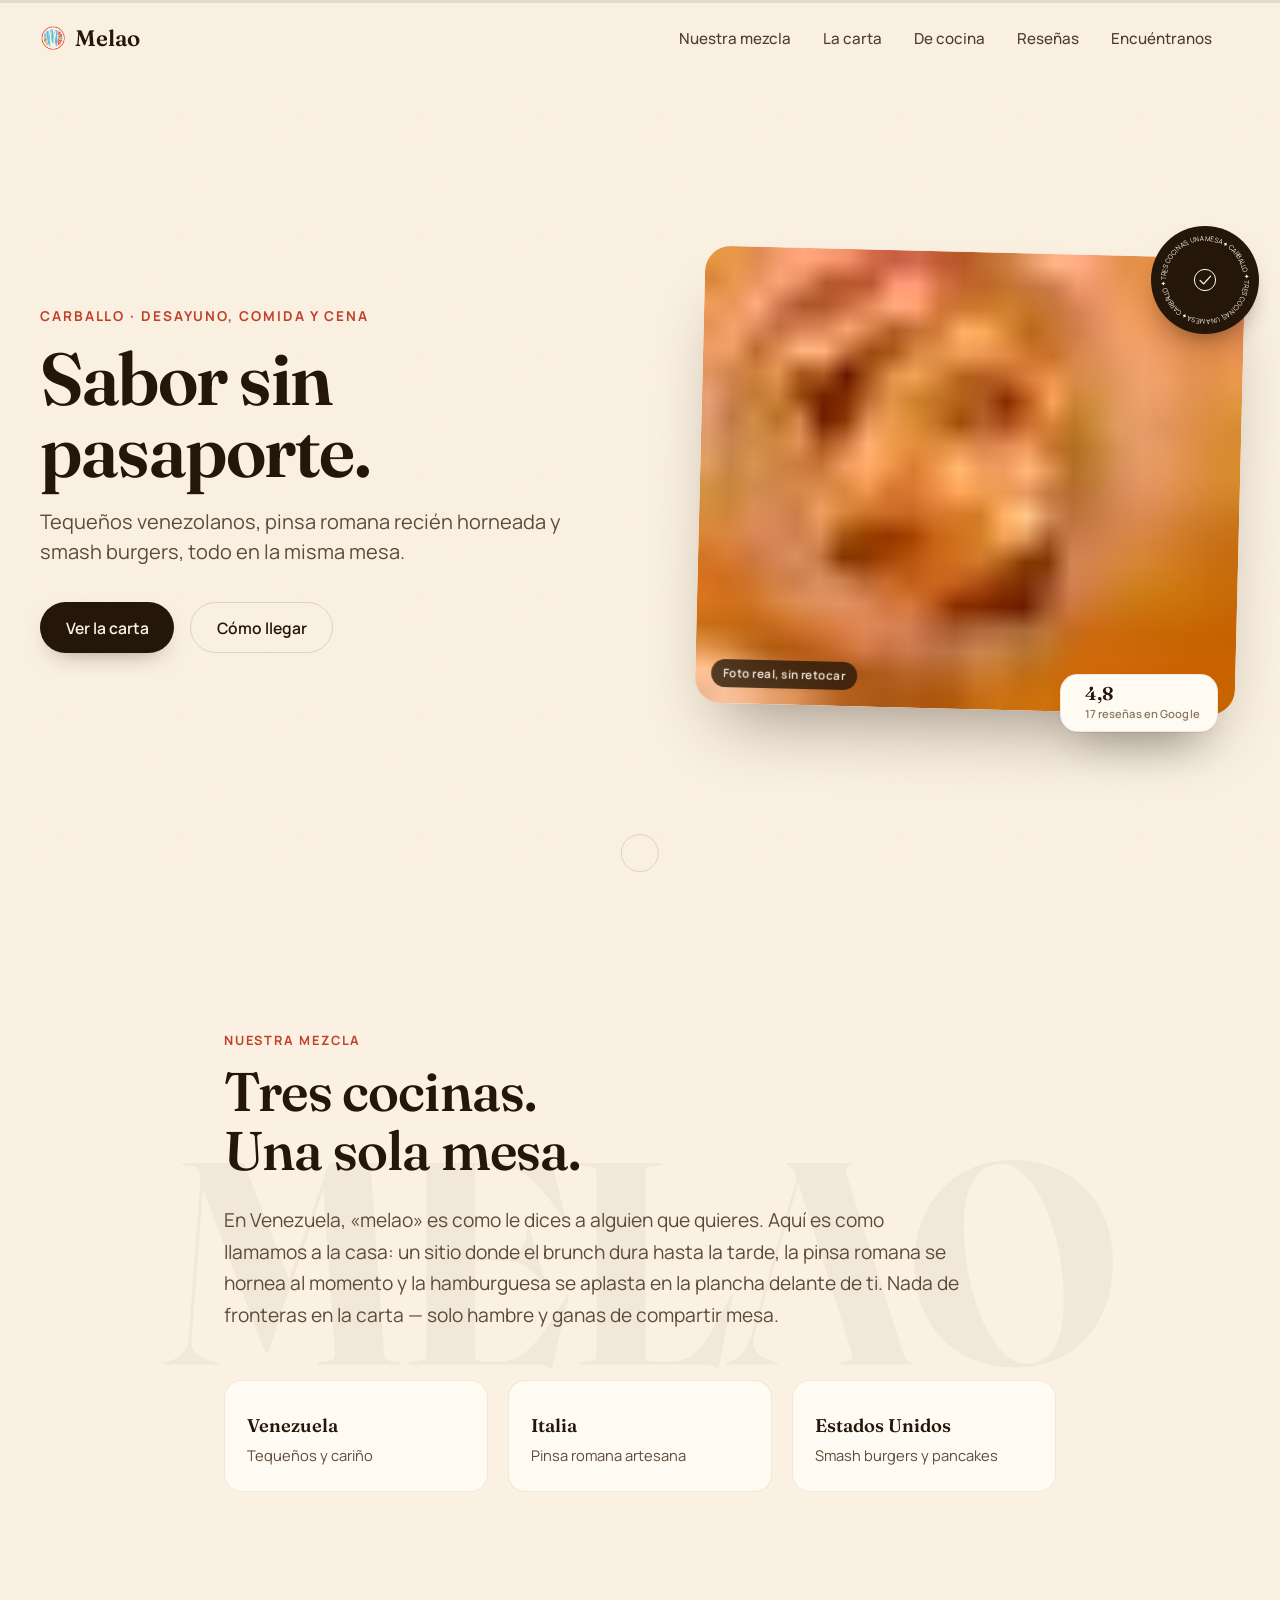
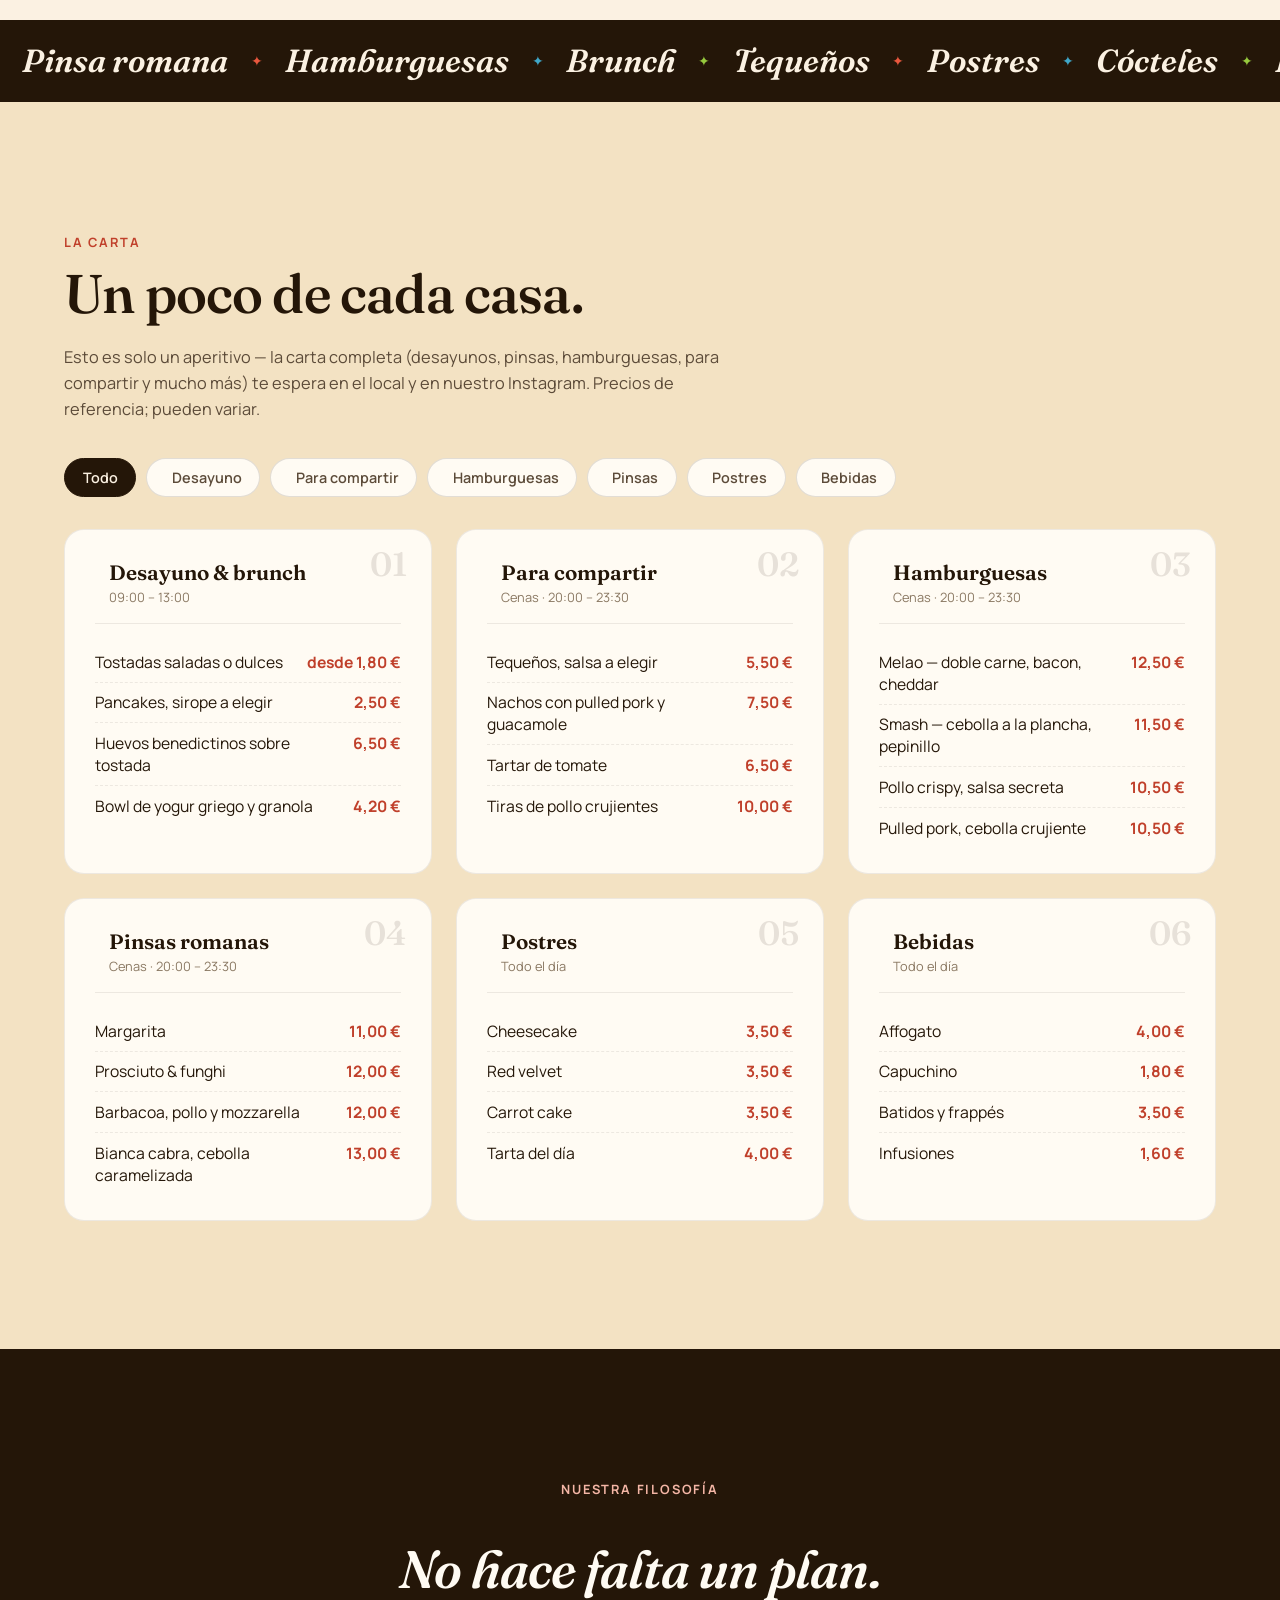
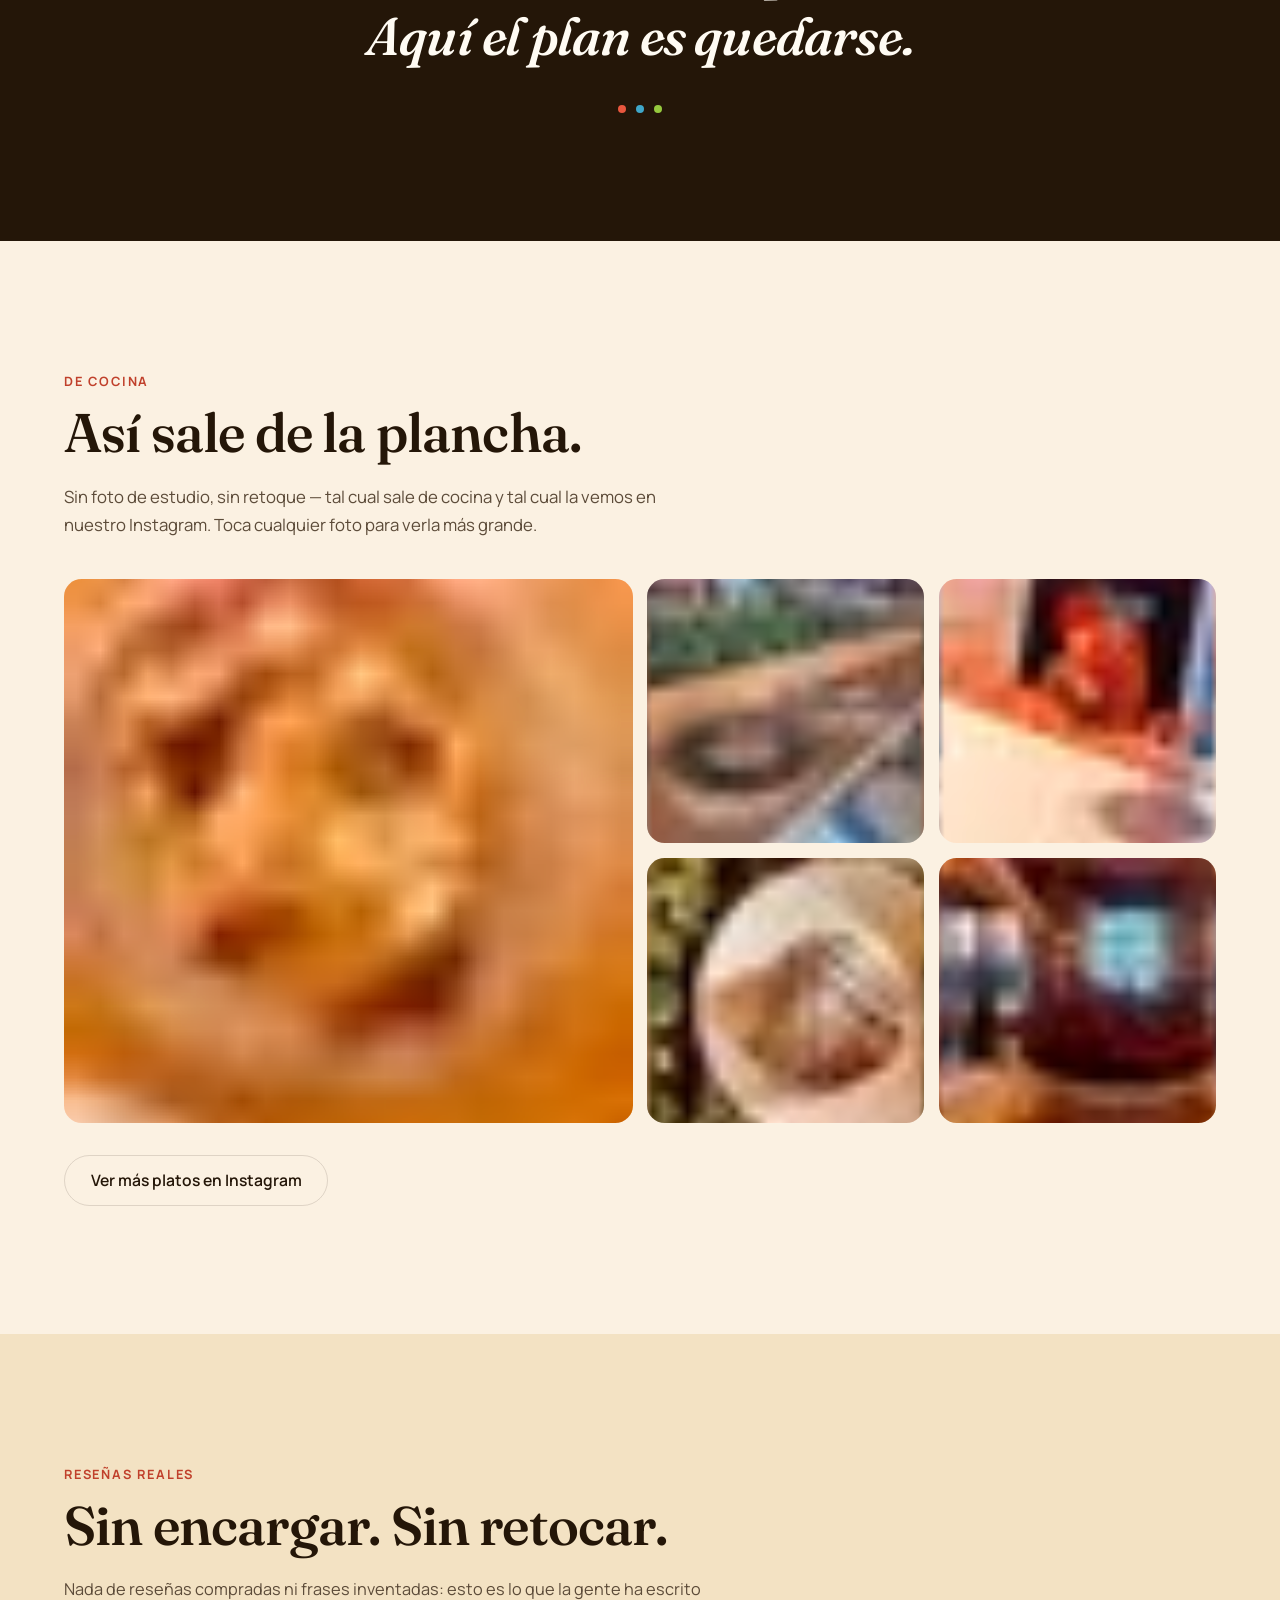
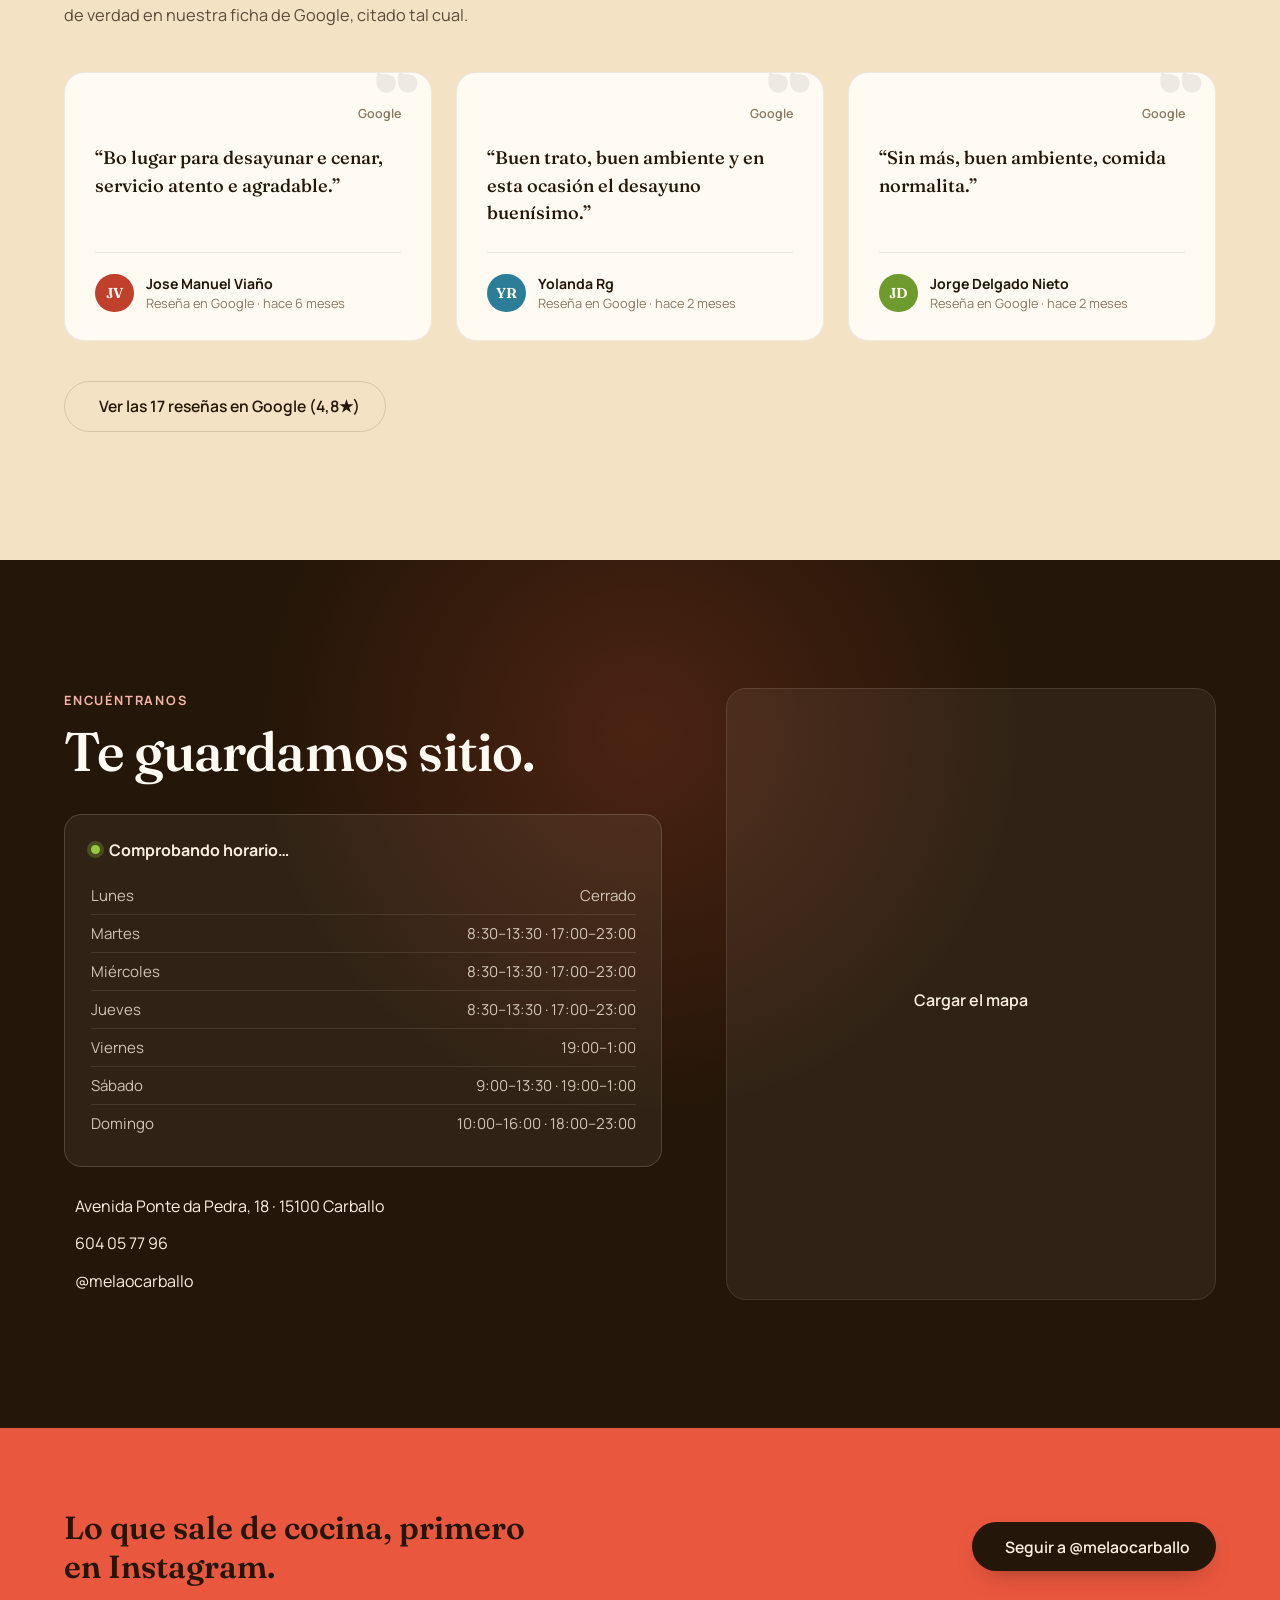
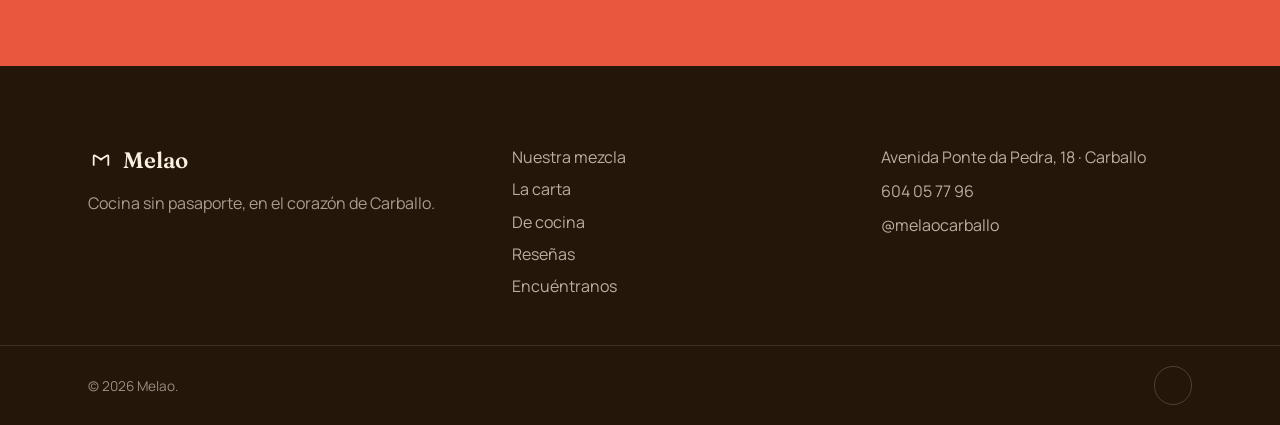
==== commit db1857bb: "Corrige texto solapado en la insignia giratoria del héroe La frase nueva del anillo ("TRES COCINAS, " ====
--- a/index.html
+++ b/index.html
@@ -194,7 +194,7 @@
             <defs>
               <path id="badge-circle" d="M80,80 m-58,0 a58,58 0 1,1 116,0 a58,58 0 1,1 -116,0"/>
             </defs>
-            <text font-size="10" letter-spacing="2.6" fill="currentColor">
+            <text font-size="10" fill="currentColor" textLength="364.4" lengthAdjust="spacingAndGlyphs">
               <textPath href="#badge-circle" startOffset="0%">TRES COCINAS, UNA MESA ✦ CARBALLO ✦ TRES COCINAS, UNA MESA ✦ CARBALLO ✦&#160;</textPath>
             </text>
           </svg>
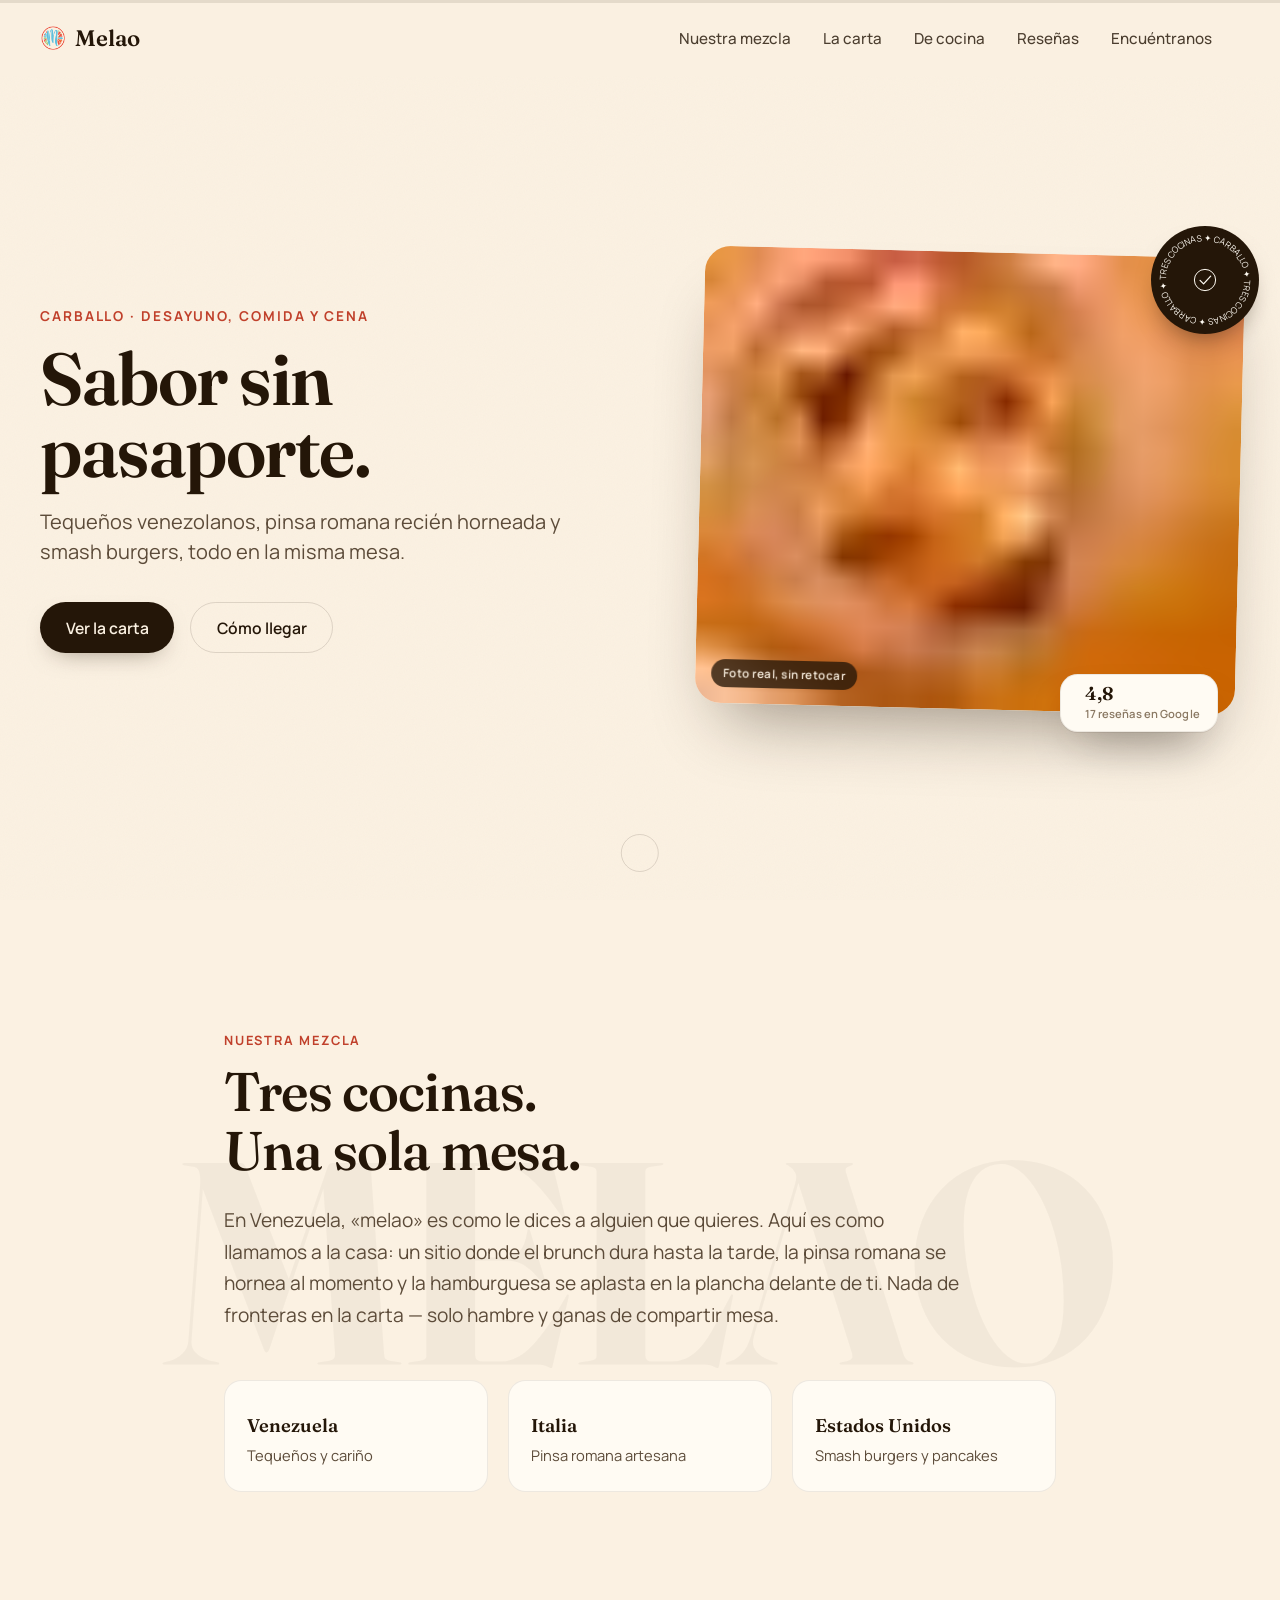
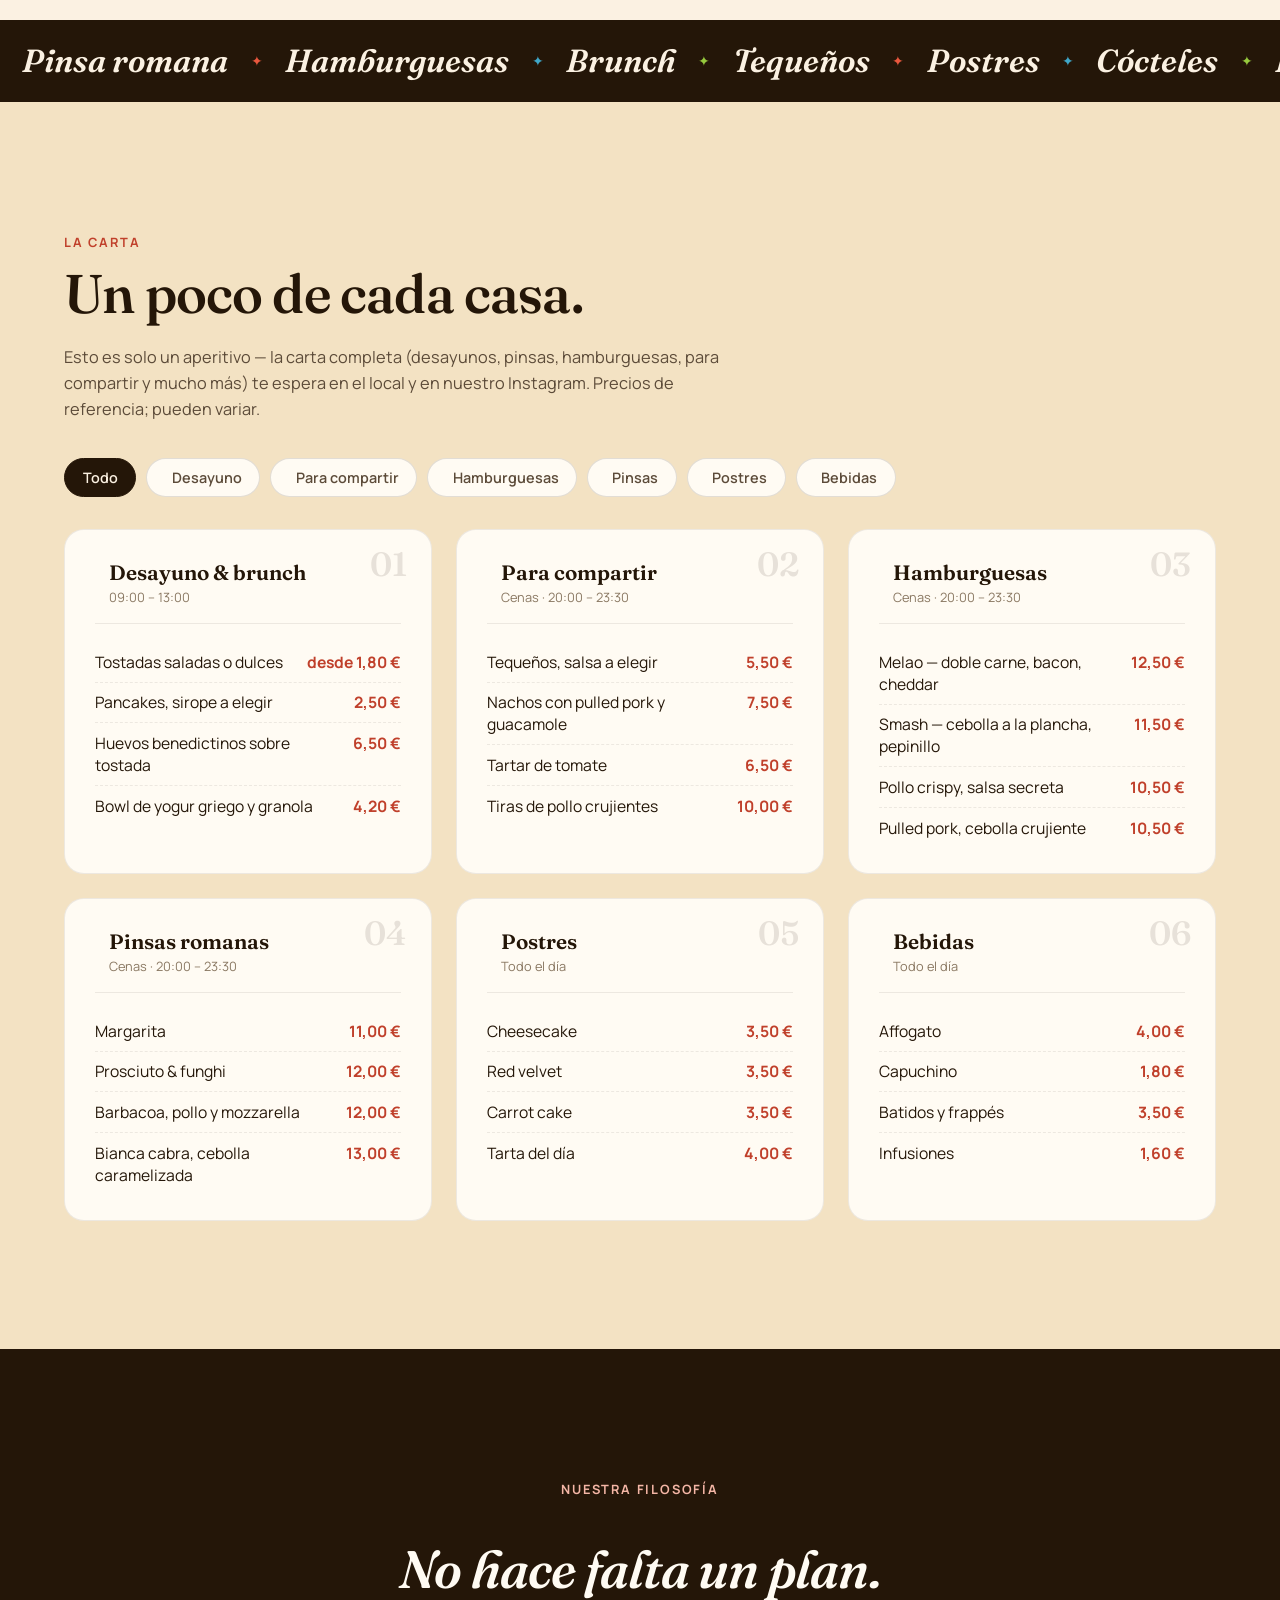
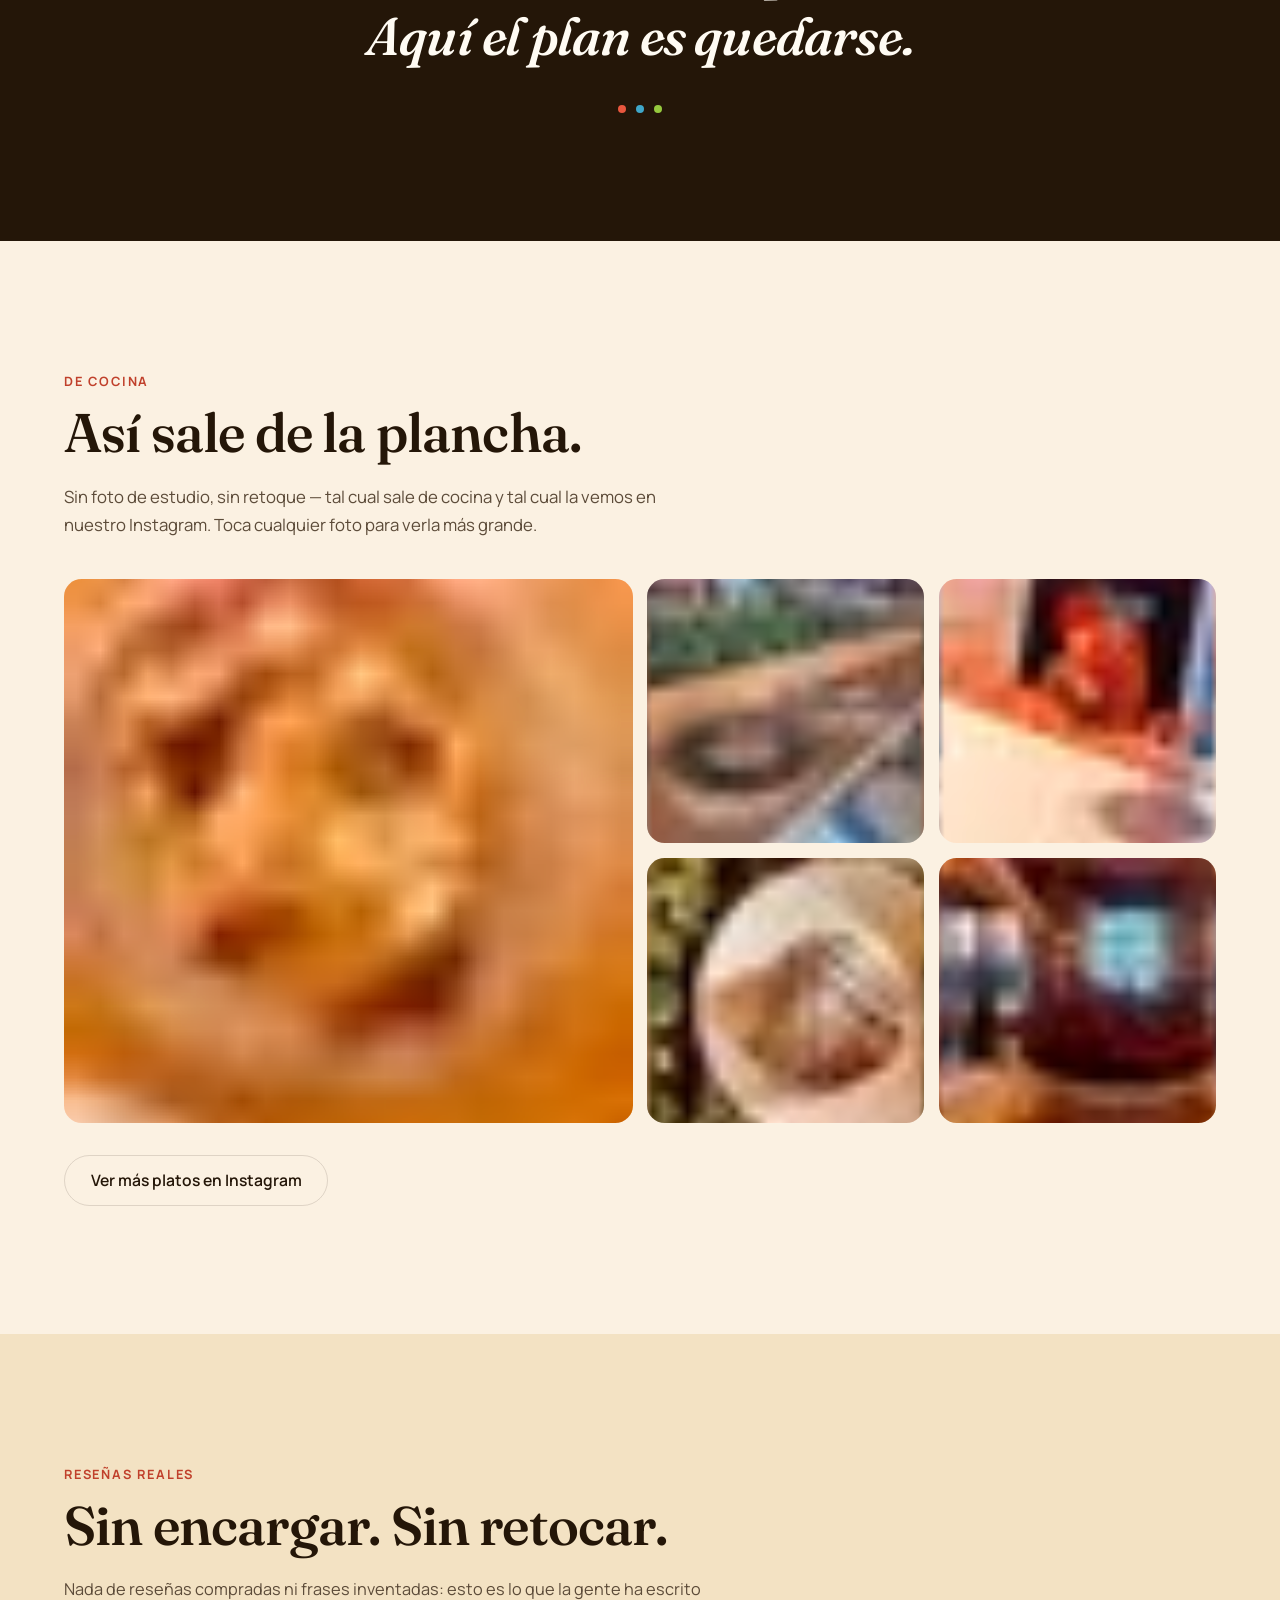
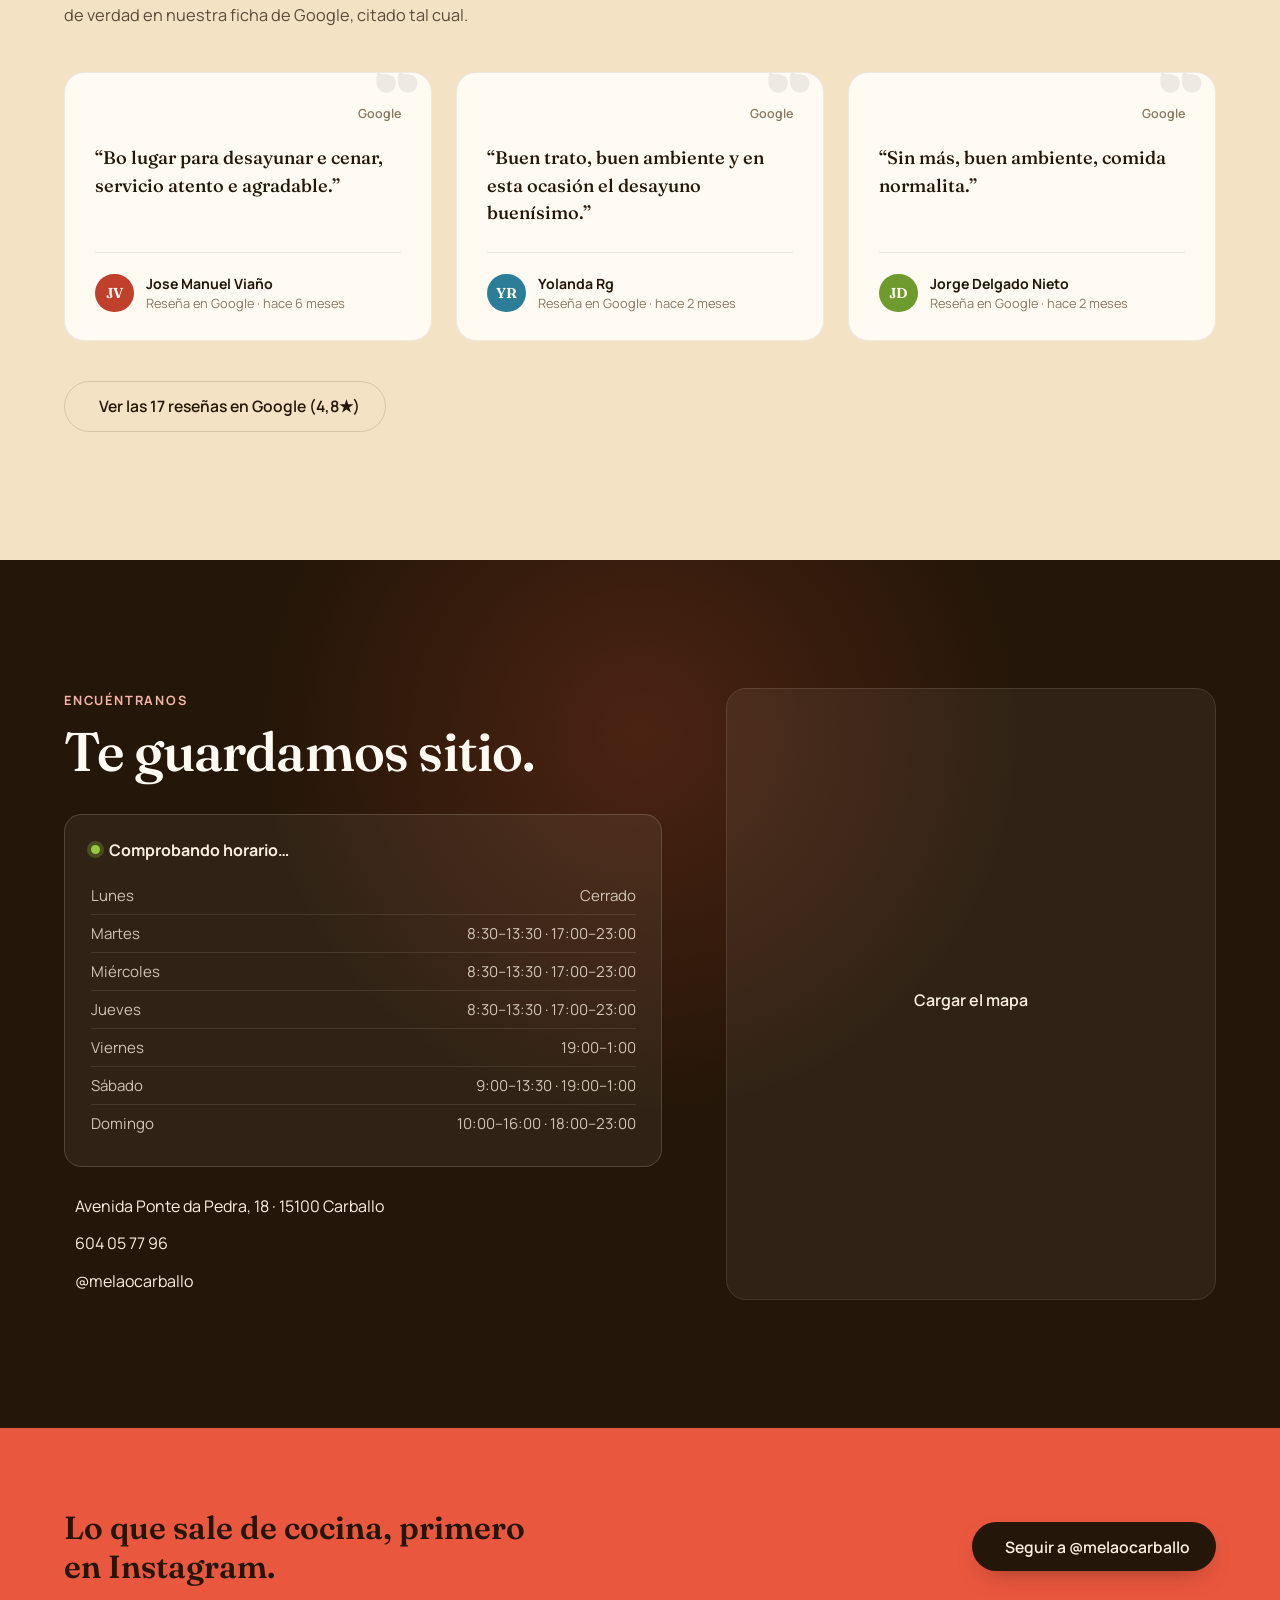
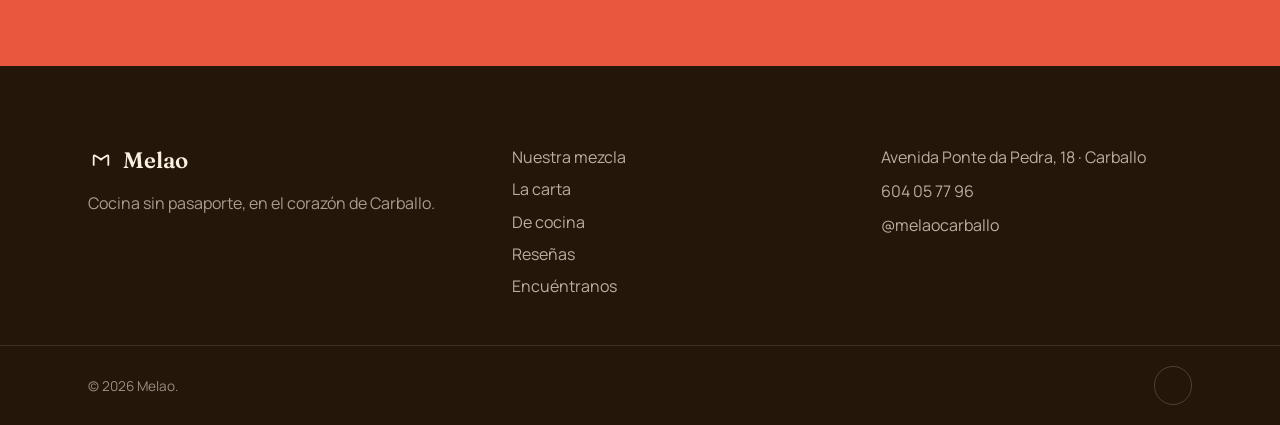
==== commit 13d12878: "Reduce y agranda el texto de la insignia giratoria del héroe Menos texto por vuelta ("TRES COCINAS ✦" ====
--- a/index.html
+++ b/index.html
@@ -194,8 +194,8 @@
             <defs>
               <path id="badge-circle" d="M80,80 m-58,0 a58,58 0 1,1 116,0 a58,58 0 1,1 -116,0"/>
             </defs>
-            <text font-size="10" fill="currentColor" textLength="364.4" lengthAdjust="spacingAndGlyphs">
-              <textPath href="#badge-circle" startOffset="0%">TRES COCINAS, UNA MESA ✦ CARBALLO ✦ TRES COCINAS, UNA MESA ✦ CARBALLO ✦&#160;</textPath>
+            <text font-size="13" fill="currentColor" textLength="364.4" lengthAdjust="spacingAndGlyphs">
+              <textPath href="#badge-circle" startOffset="0%">TRES COCINAS ✦ CARBALLO ✦ TRES COCINAS ✦ CARBALLO ✦&#160;</textPath>
             </text>
           </svg>
           <svg class="hero-badge-mark" viewBox="0 0 48 48" fill="none">
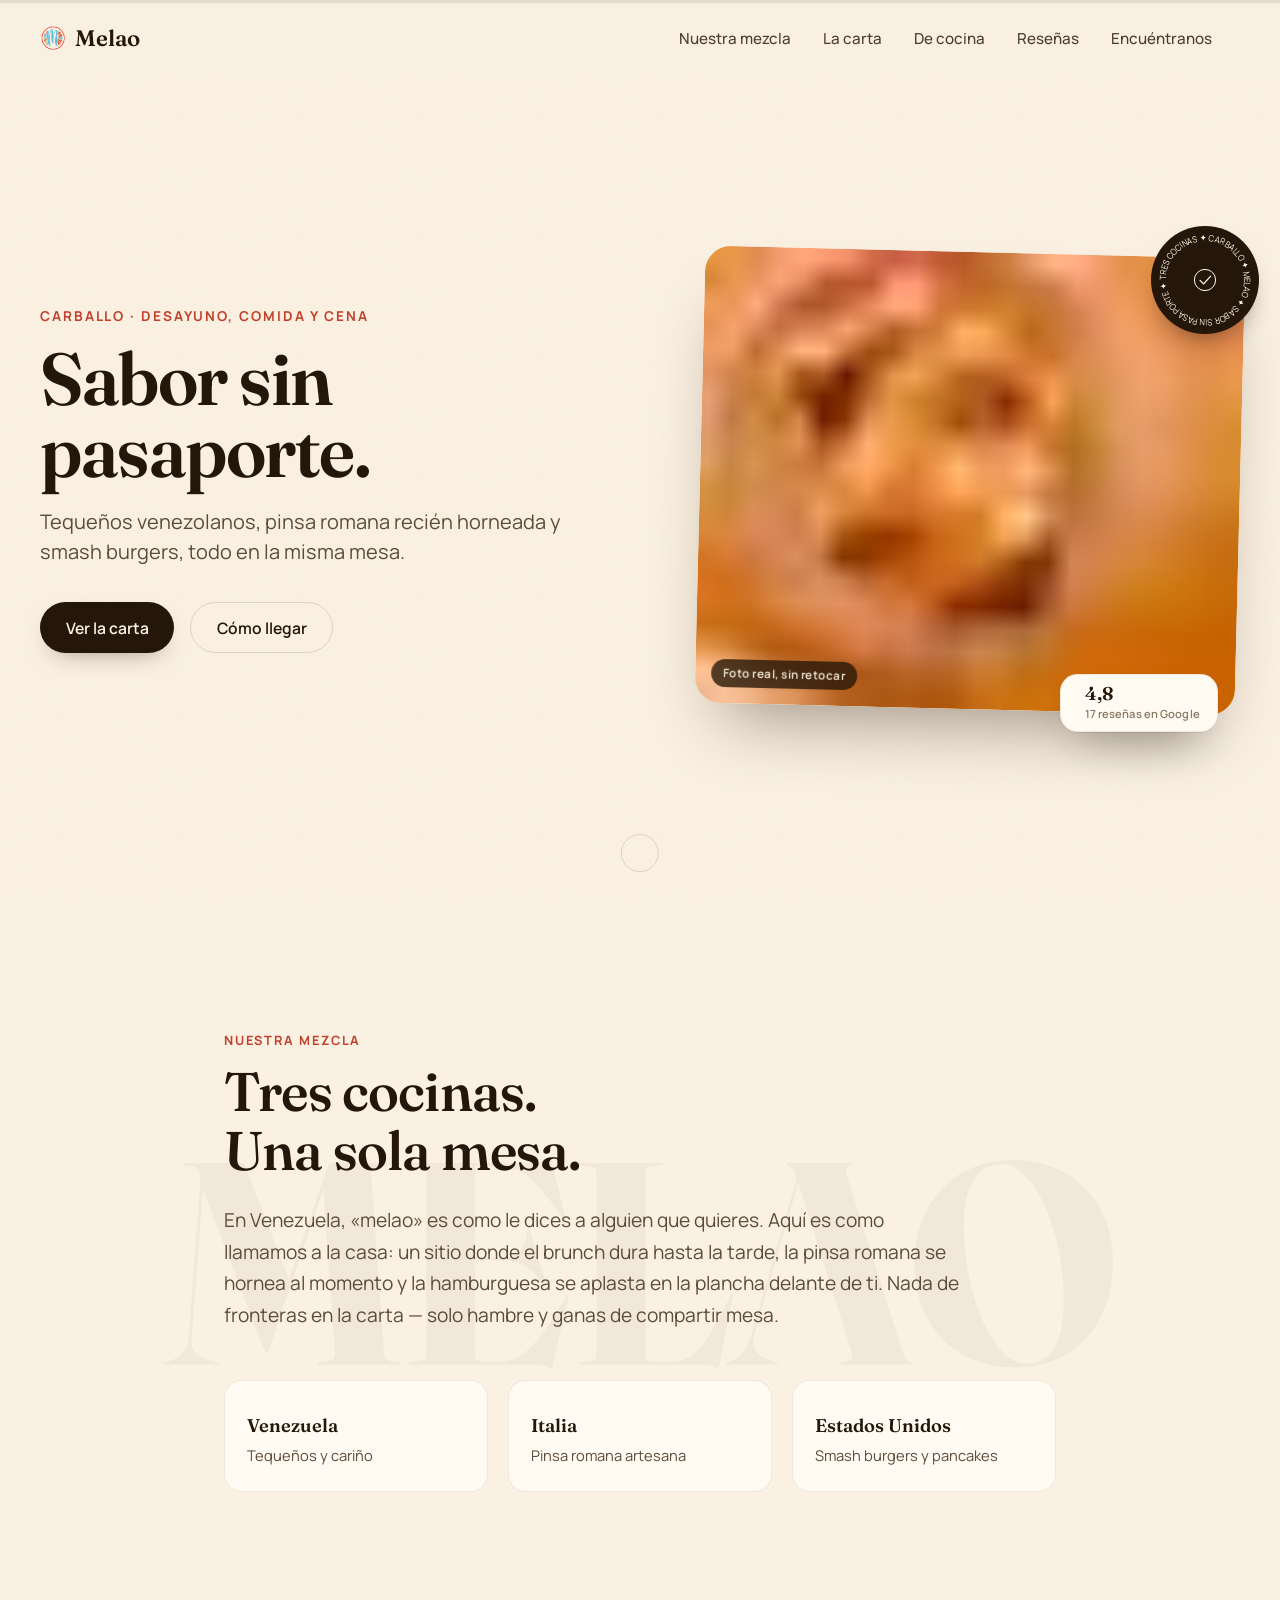
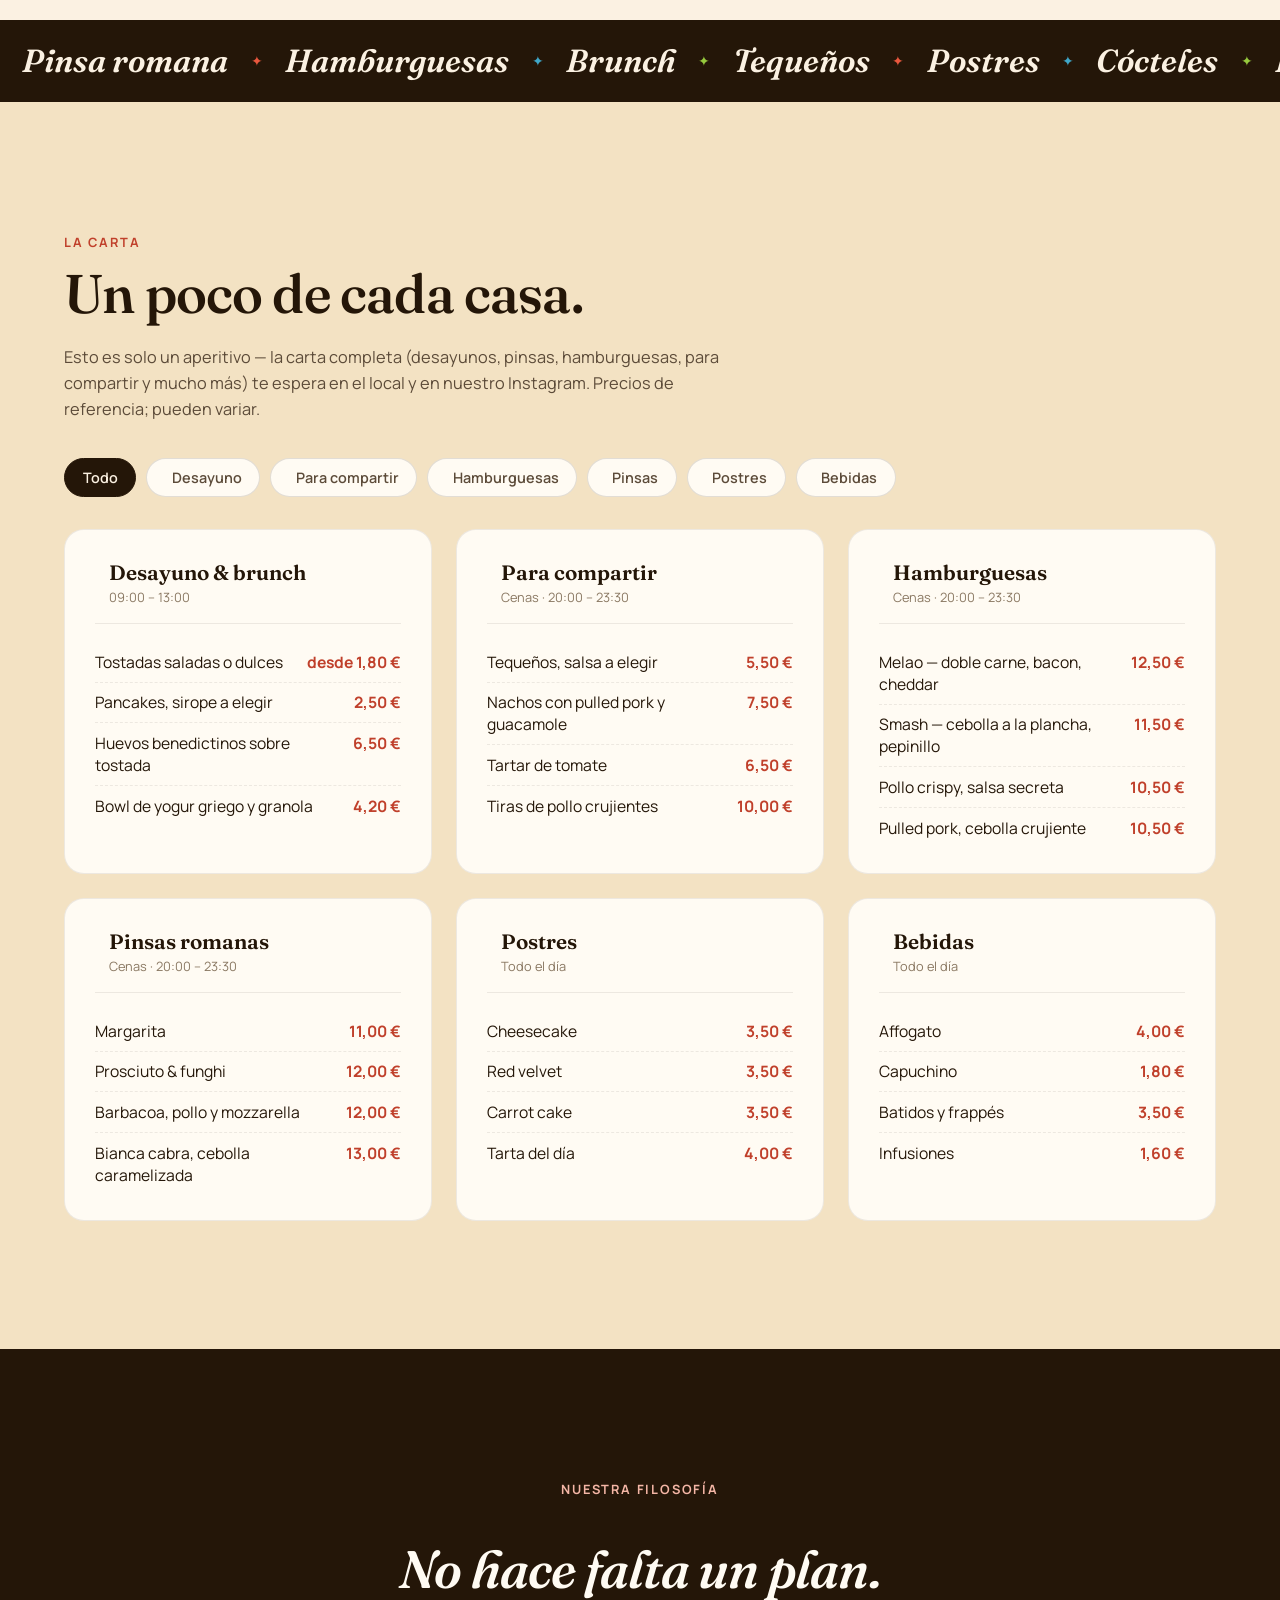
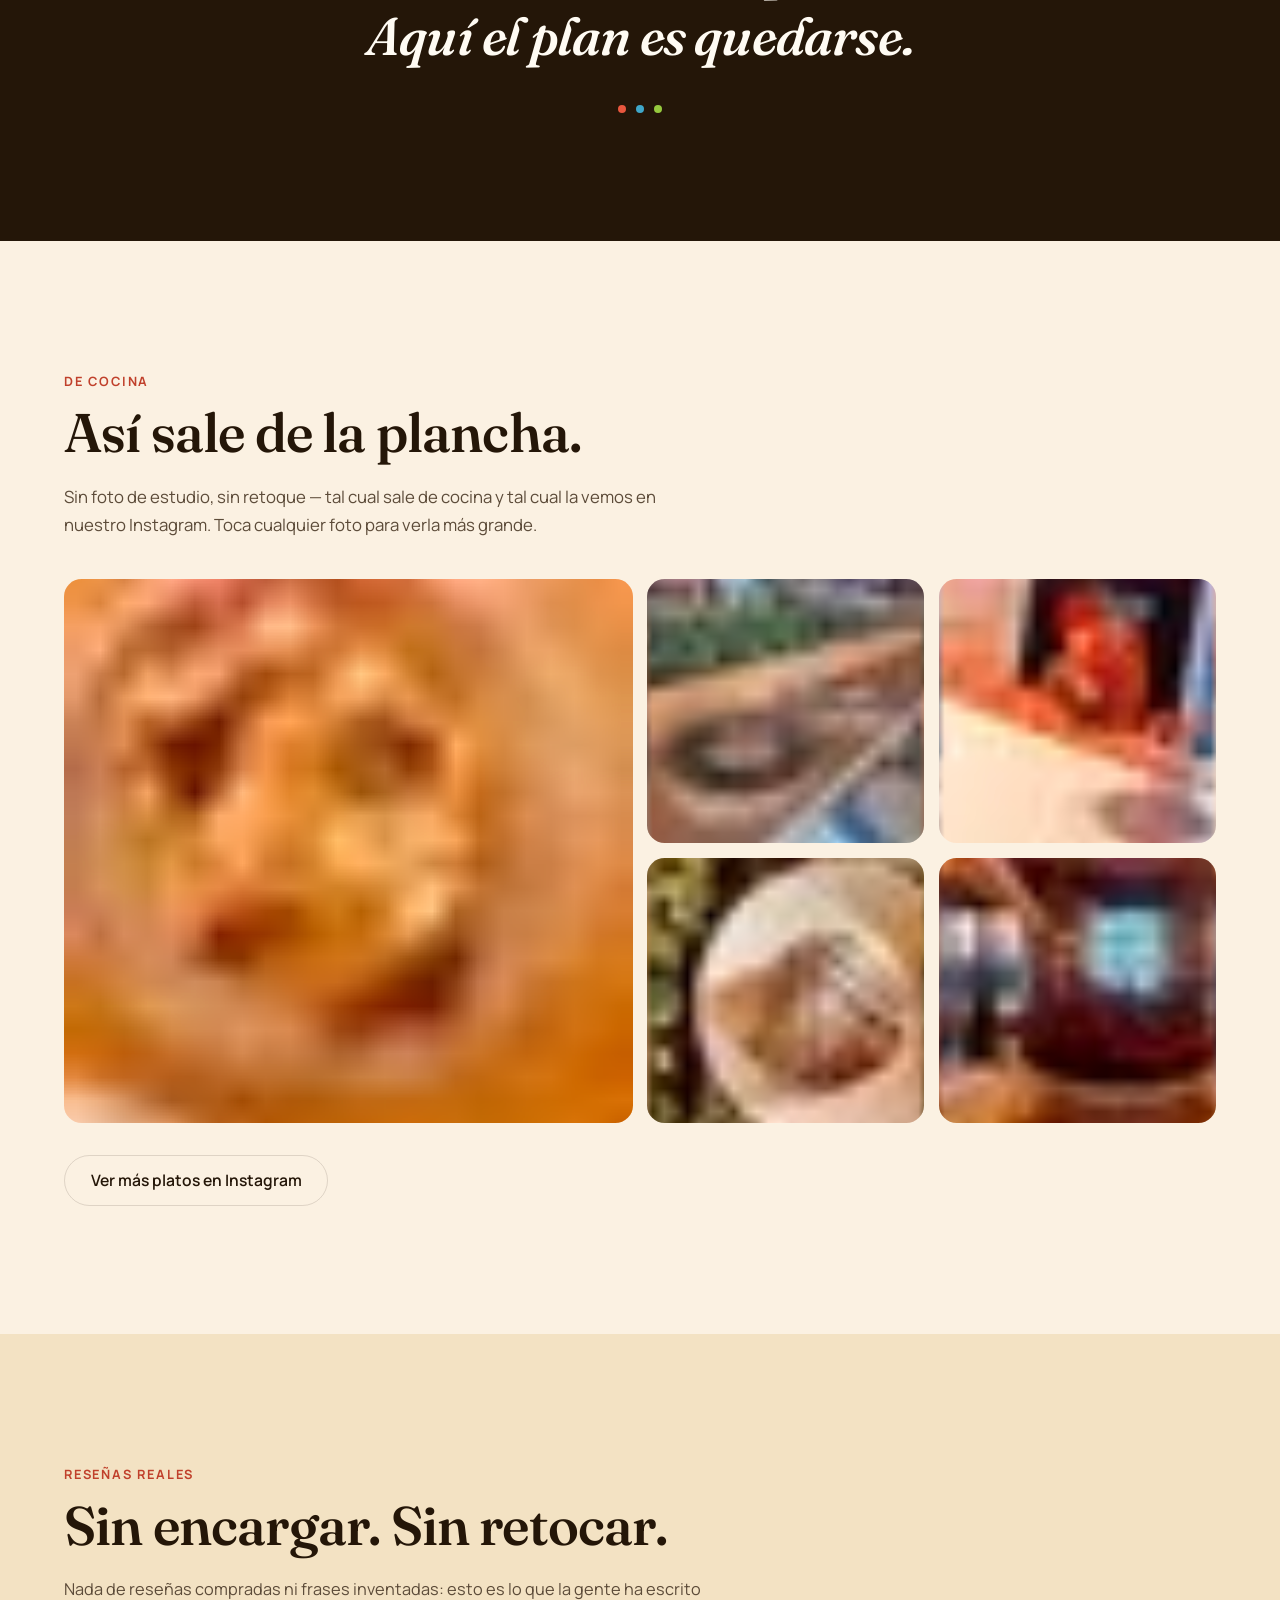
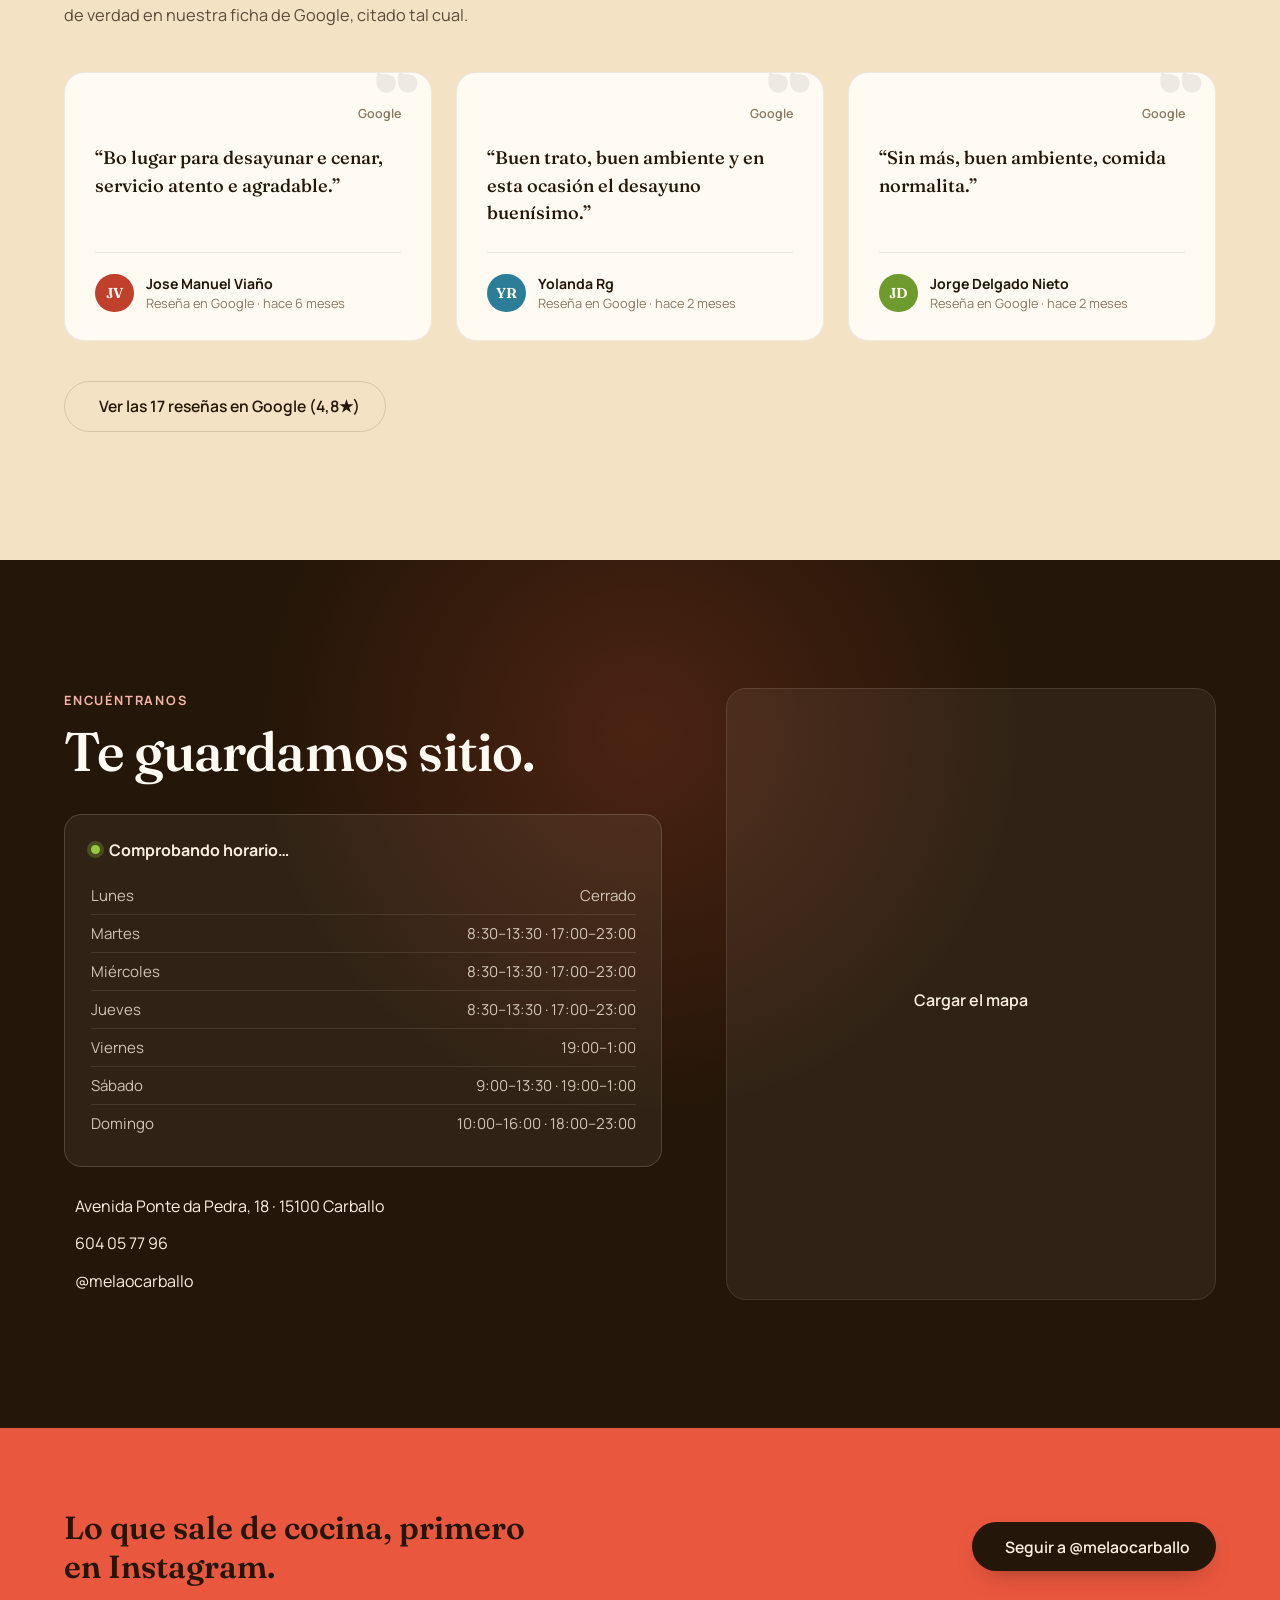
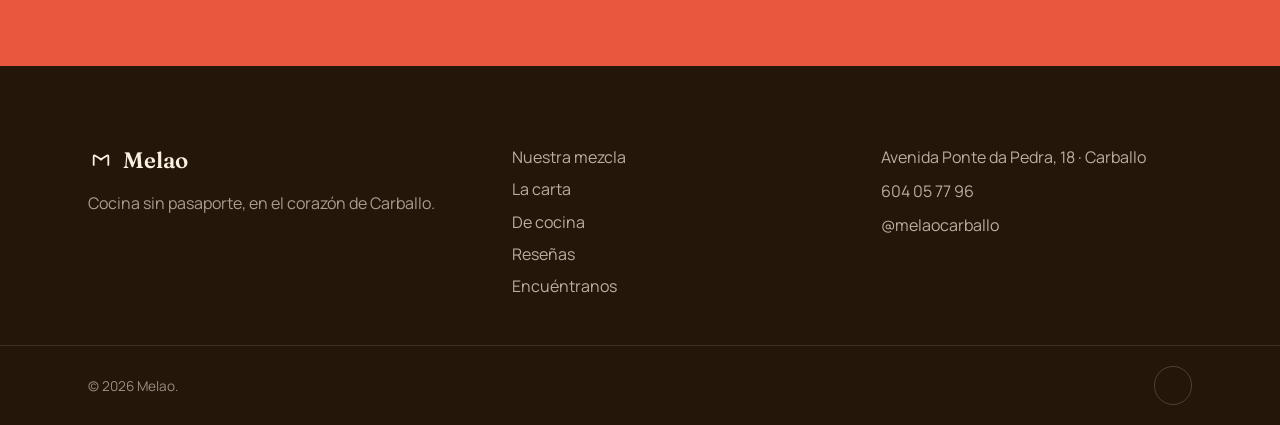
==== commit cc0fe29d: "Quita la repetición de texto en la insignia giratoria del héroe La frase se duplicaba entera para re" ====
--- a/index.html
+++ b/index.html
@@ -195,7 +195,7 @@
               <path id="badge-circle" d="M80,80 m-58,0 a58,58 0 1,1 116,0 a58,58 0 1,1 -116,0"/>
             </defs>
             <text font-size="13" fill="currentColor" textLength="364.4" lengthAdjust="spacingAndGlyphs">
-              <textPath href="#badge-circle" startOffset="0%">TRES COCINAS ✦ CARBALLO ✦ TRES COCINAS ✦ CARBALLO ✦&#160;</textPath>
+              <textPath href="#badge-circle" startOffset="0%">TRES COCINAS ✦ CARBALLO ✦ MELAO ✦ SABOR SIN PASAPORTE ✦&#160;</textPath>
             </text>
           </svg>
           <svg class="hero-badge-mark" viewBox="0 0 48 48" fill="none">
--- a/css/style.css
+++ b/css/style.css
@@ -675,14 +675,19 @@
 .cocina-item::after {
   content: "";
   position: absolute; inset: 0;
+  z-index: 1;
   background: linear-gradient(180deg, transparent 55%, color-mix(in srgb, var(--ink) 78%, transparent) 100%);
   opacity: 0;
   transition: opacity 0.3s ease;
 }
 .cocina-item:hover::after, .cocina-item:focus-visible::after { opacity: 1; }
 
+/* z-index above the ::after scrim: as generated content it paints last
+   among the item's own children by default, which was sitting on top of
+   (and greying out) this text instead of behind it as a backdrop. */
 .cocina-caption {
   position: absolute;
+  z-index: 2;
   left: 0.9rem; bottom: 0.8rem;
   color: var(--paper);
   text-shadow: 0 1px 8px rgba(0, 0, 0, 0.45);
@@ -696,6 +701,7 @@
 
 .cocina-expand {
   position: absolute;
+  z-index: 2;
   top: 0.75rem; right: 0.75rem;
   width: 2rem; height: 2rem;
   border-radius: 50%;
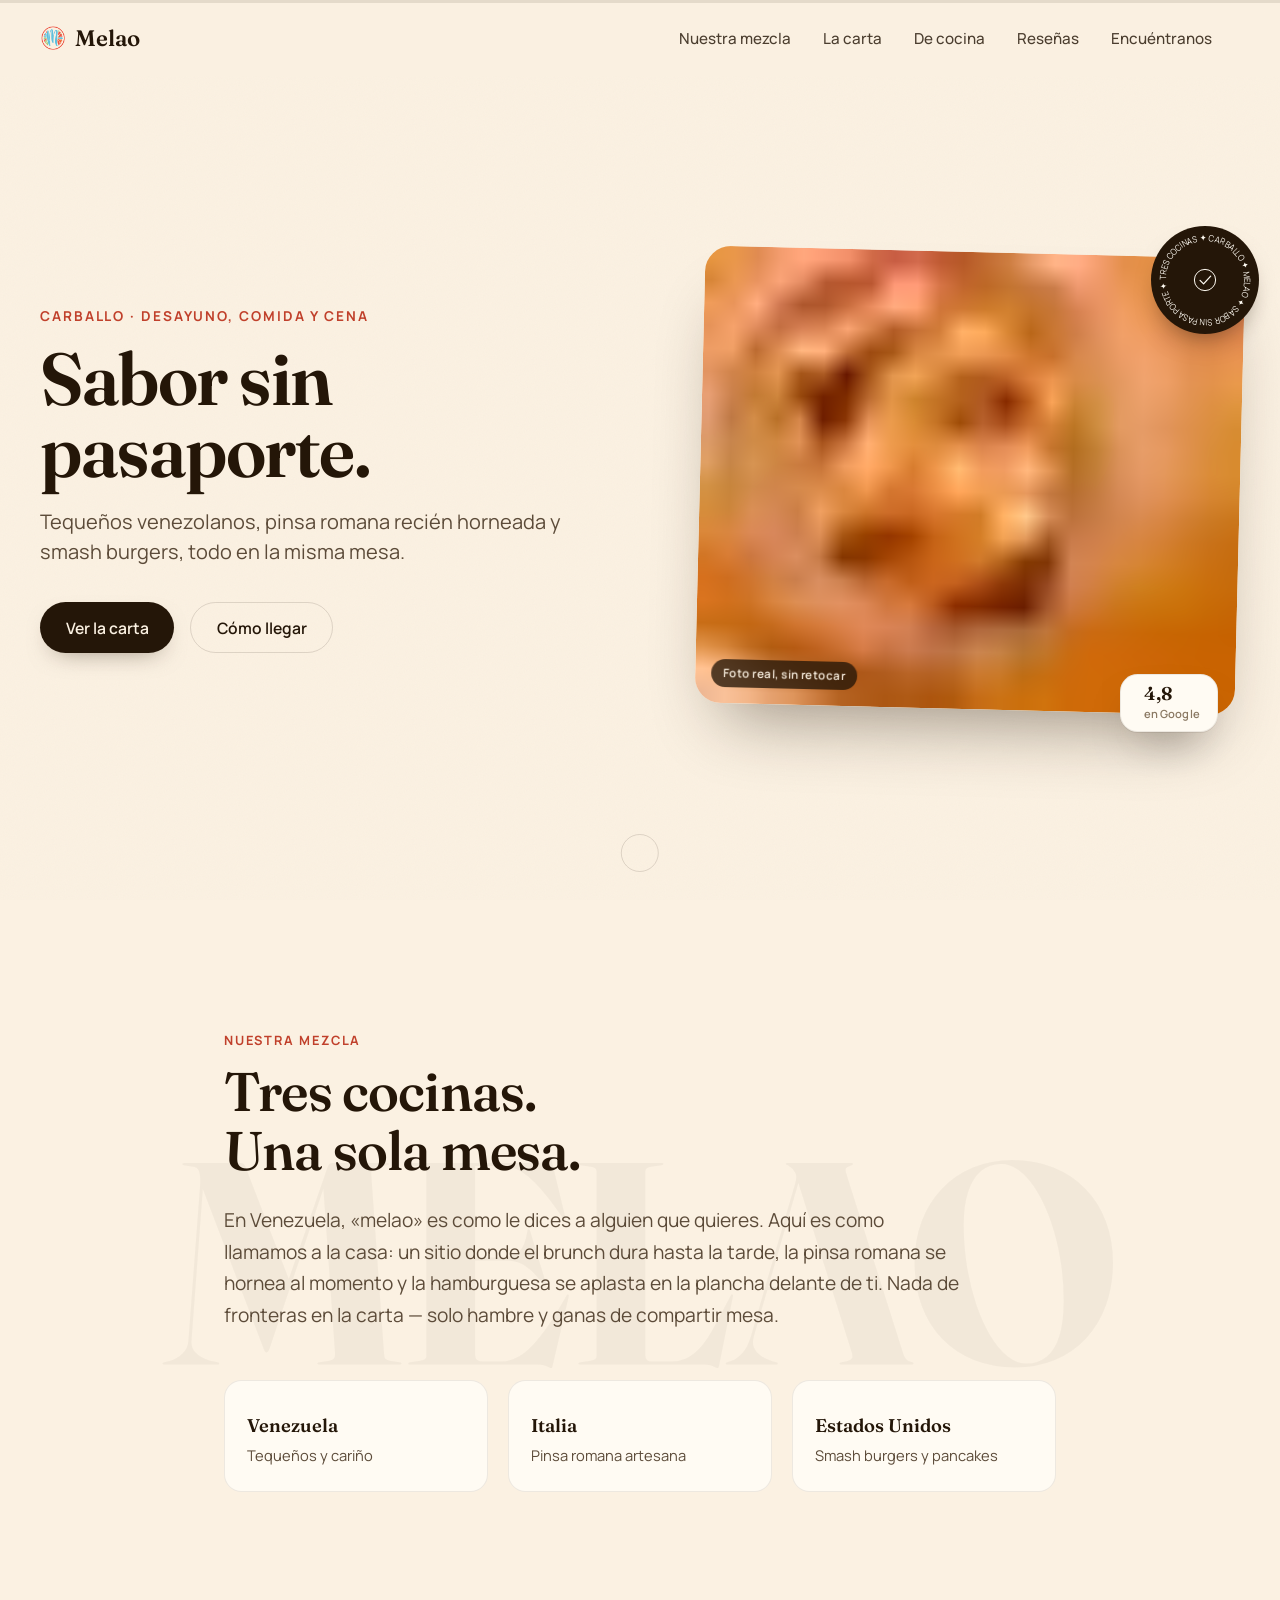
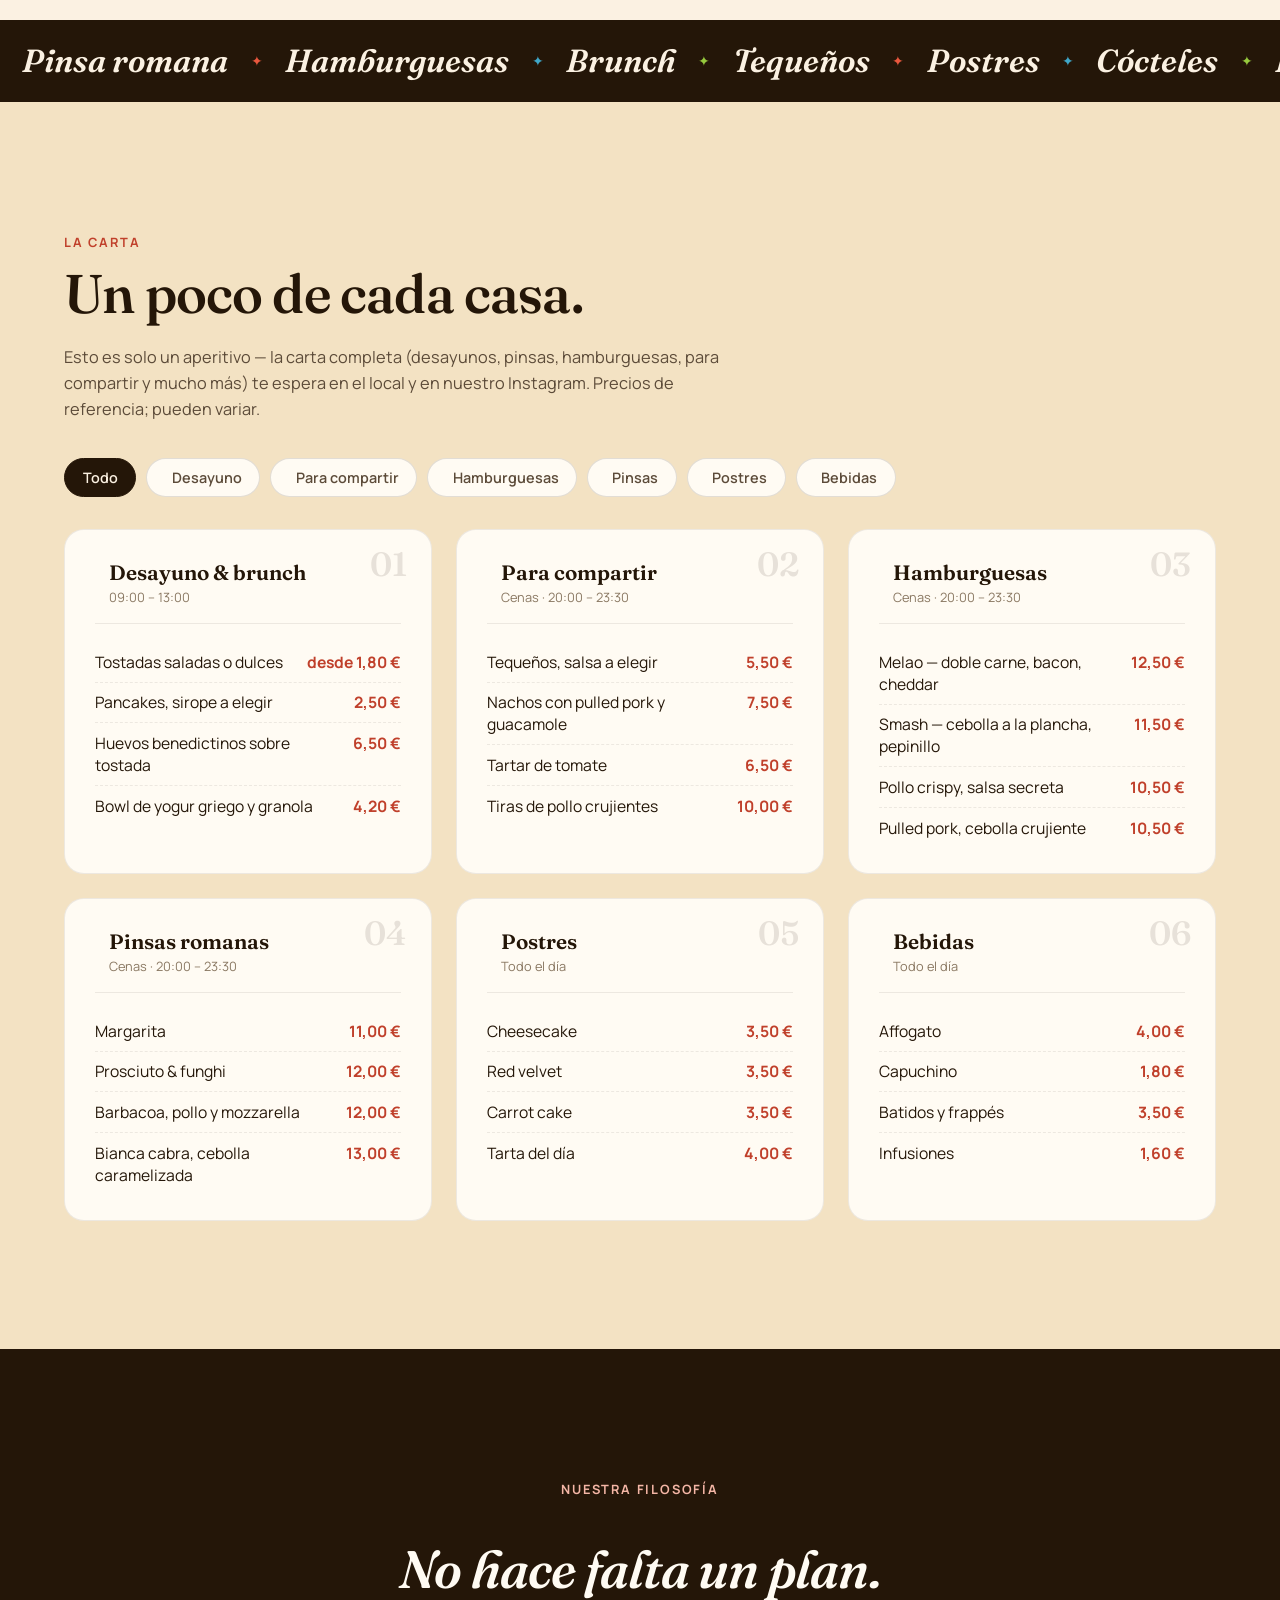
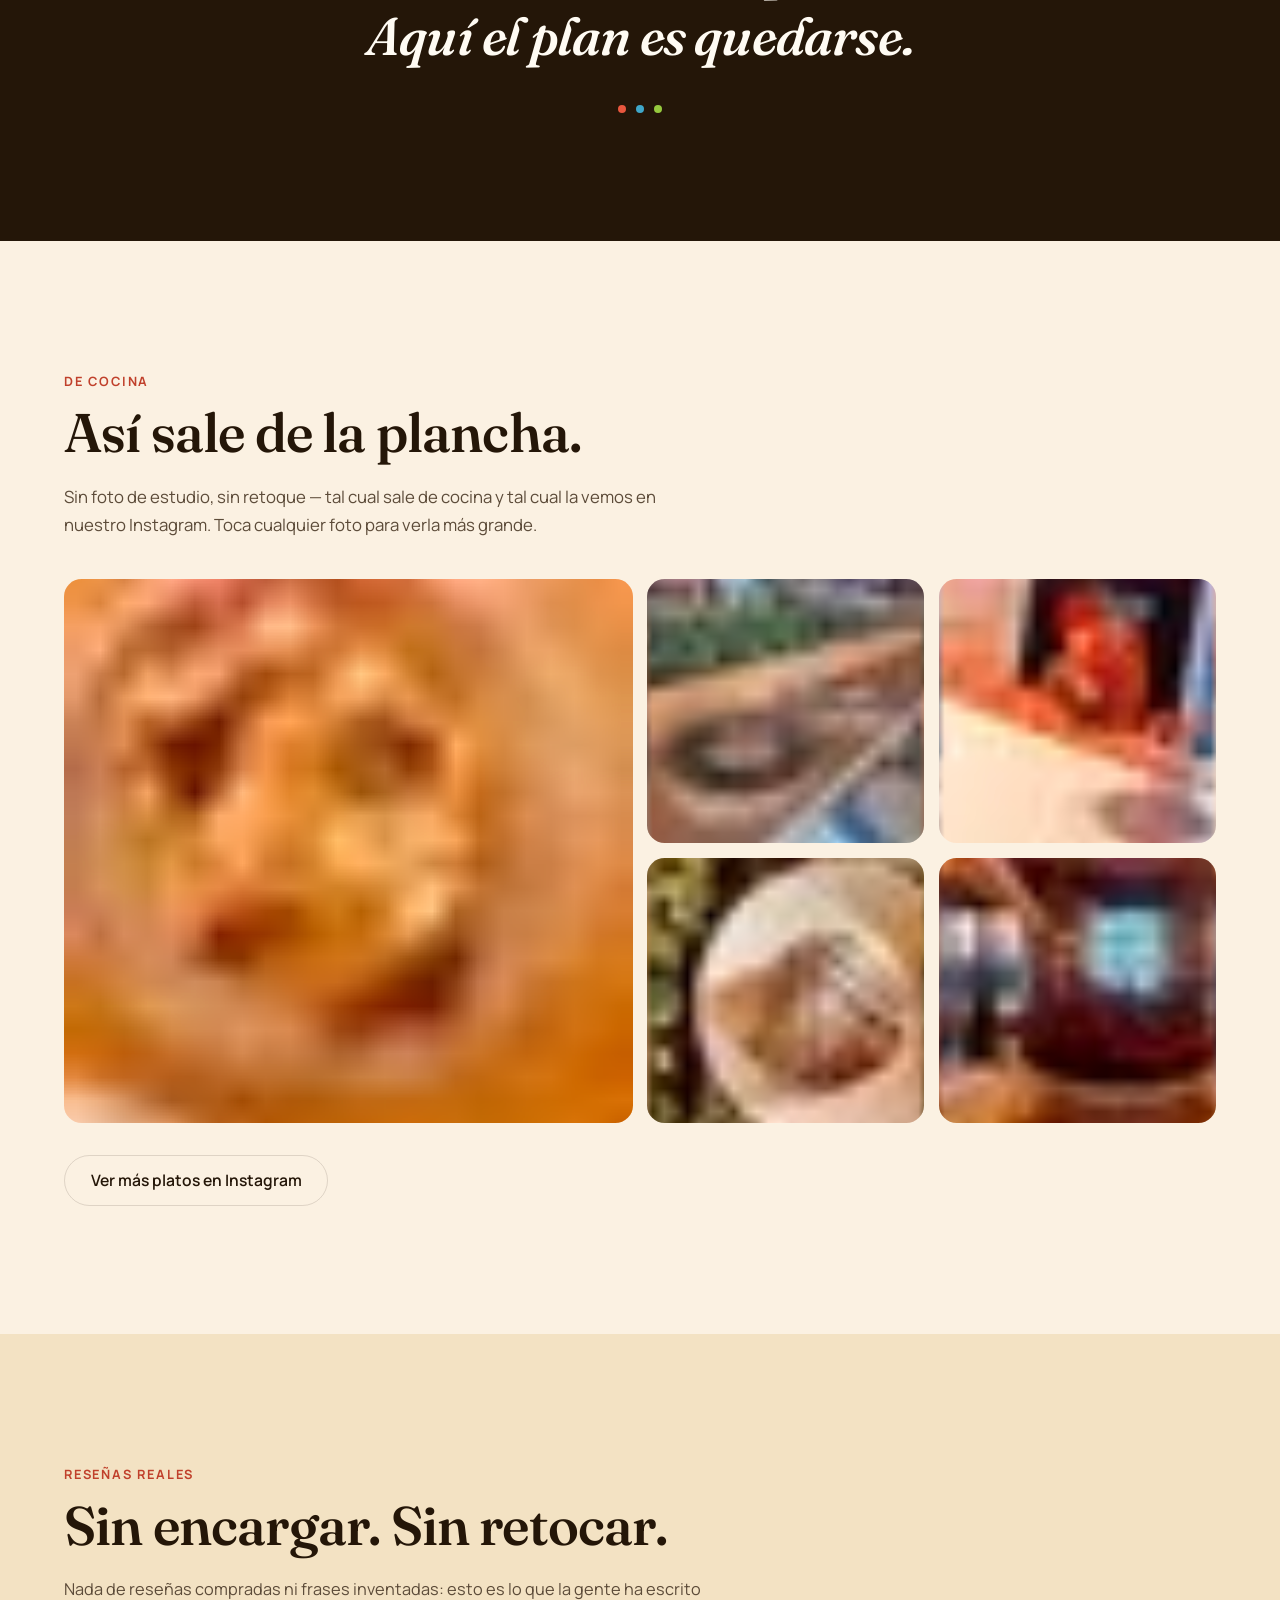
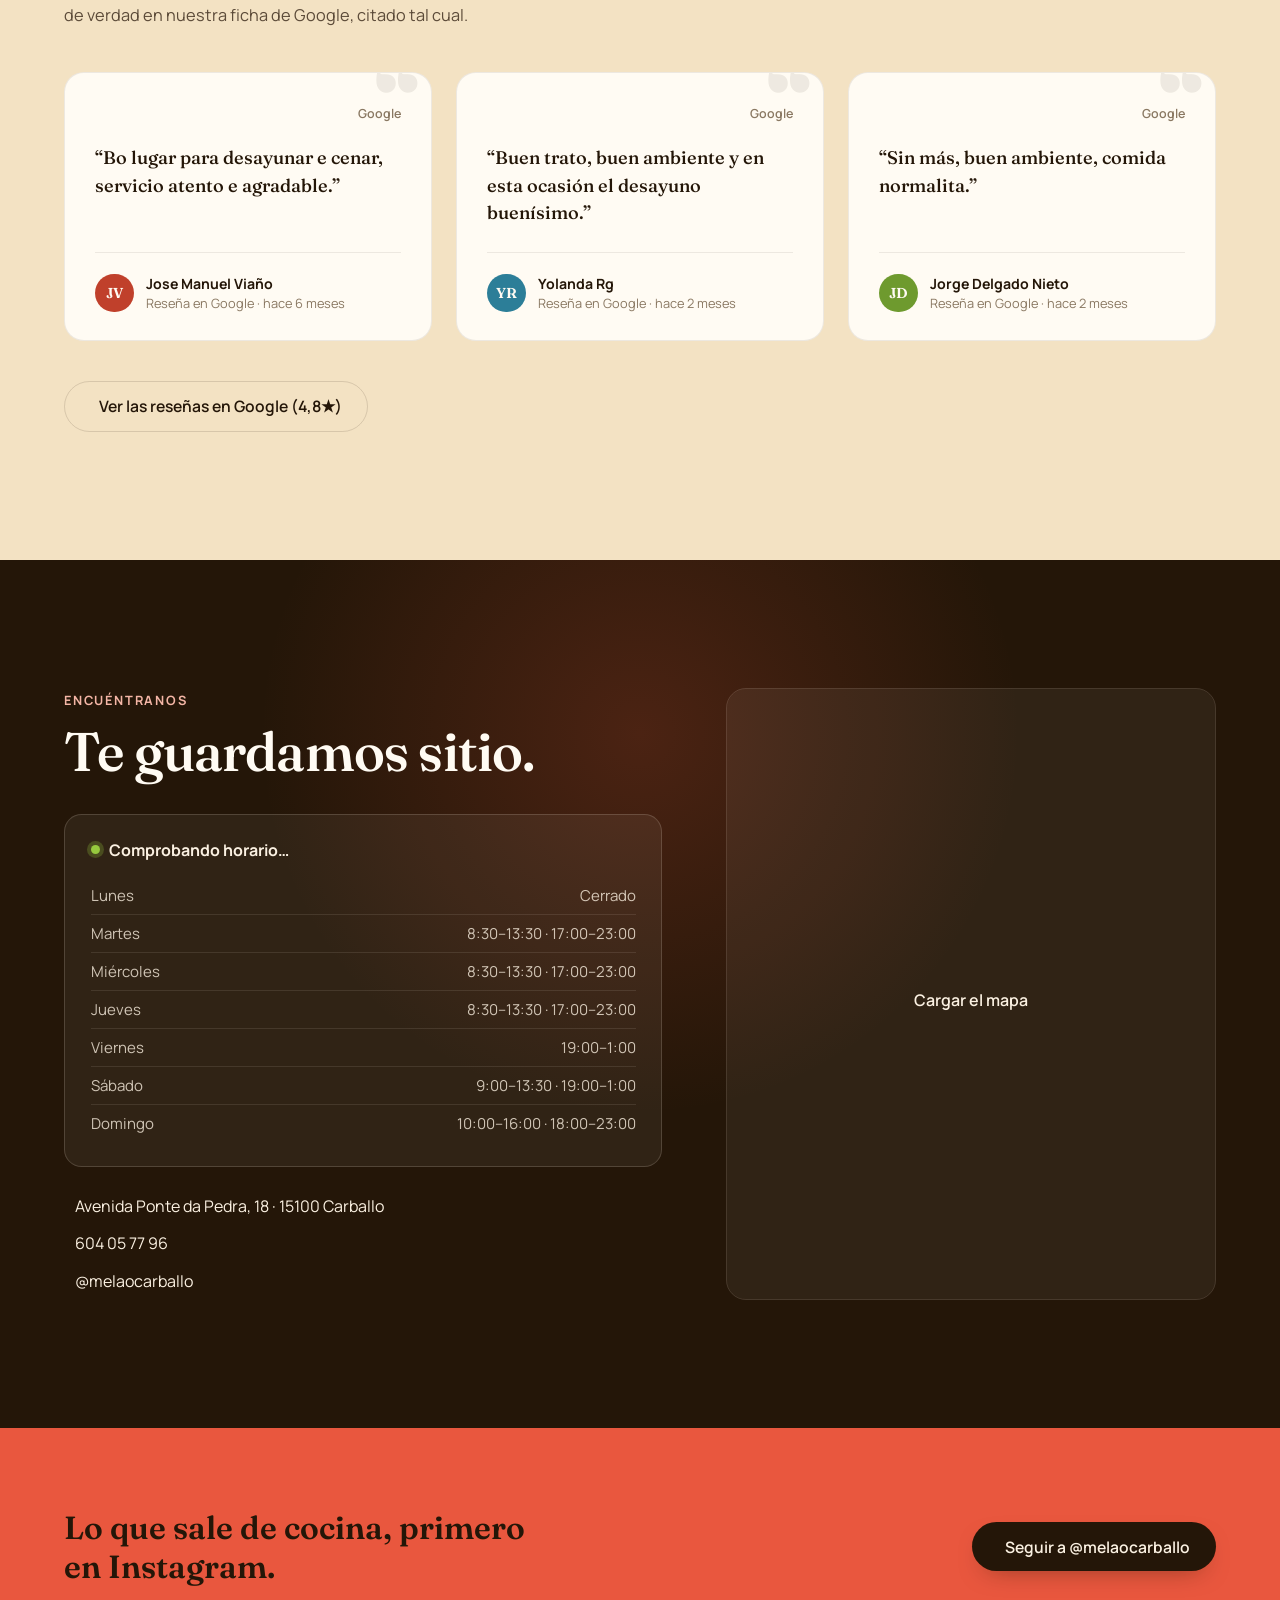
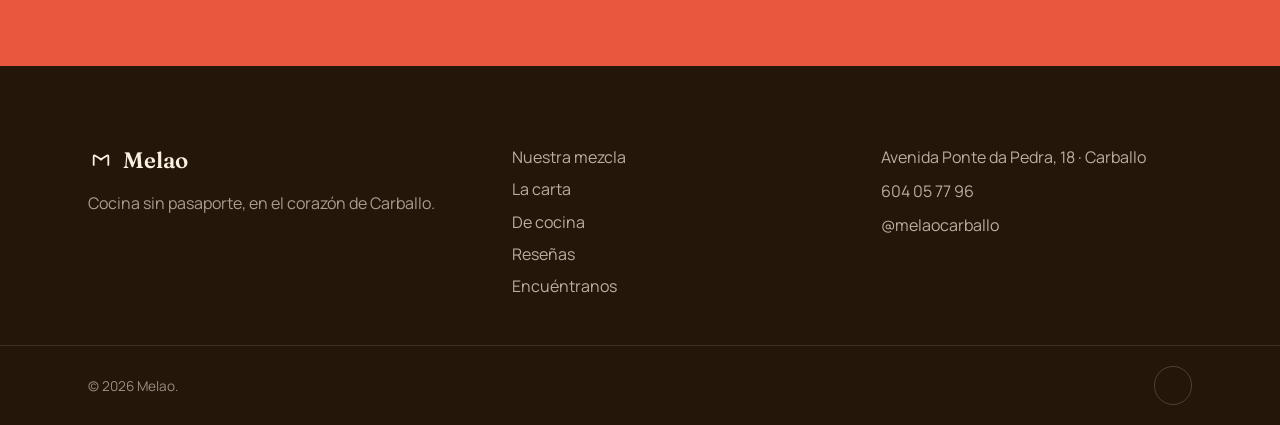
==== commit 5ee174fa: "Quita el conteo de reseñas del texto visible del sello de Google El número de reseñas queda desactua" ====
--- a/index.html
+++ b/index.html
@@ -172,7 +172,7 @@
           href="https://share.google/bW9lgUvX52iownn9A"
           target="_blank"
           rel="noopener noreferrer"
-          aria-label="4,8 sobre 5 en Google, 17 reseñas — ver ficha de Google (se abre en una pestaña nueva)">
+          aria-label="4,8 sobre 5 en Google — ver ficha de Google (se abre en una pestaña nueva)">
           <span class="google-seal-icon"><iconify-icon icon="logos:google-icon" aria-hidden="true"></iconify-icon></span>
           <span class="google-seal-body">
             <span class="google-seal-rating">
@@ -185,7 +185,7 @@
                 <iconify-icon icon="solar:star-bold"></iconify-icon>
               </span>
             </span>
-            <span class="google-seal-count">17 reseñas en Google</span>
+            <span class="google-seal-count">en Google</span>
           </span>
         </a>
 
@@ -546,7 +546,7 @@
         target="_blank"
         rel="noopener noreferrer">
         <iconify-icon icon="logos:google-icon" aria-hidden="true"></iconify-icon>
-        <span class="resenas-cta-count">Ver las 17 reseñas en Google (4,8★)</span>
+        <span class="resenas-cta-count">Ver las reseñas en Google (4,8★)</span>
       </a>
     </div>
   </section>
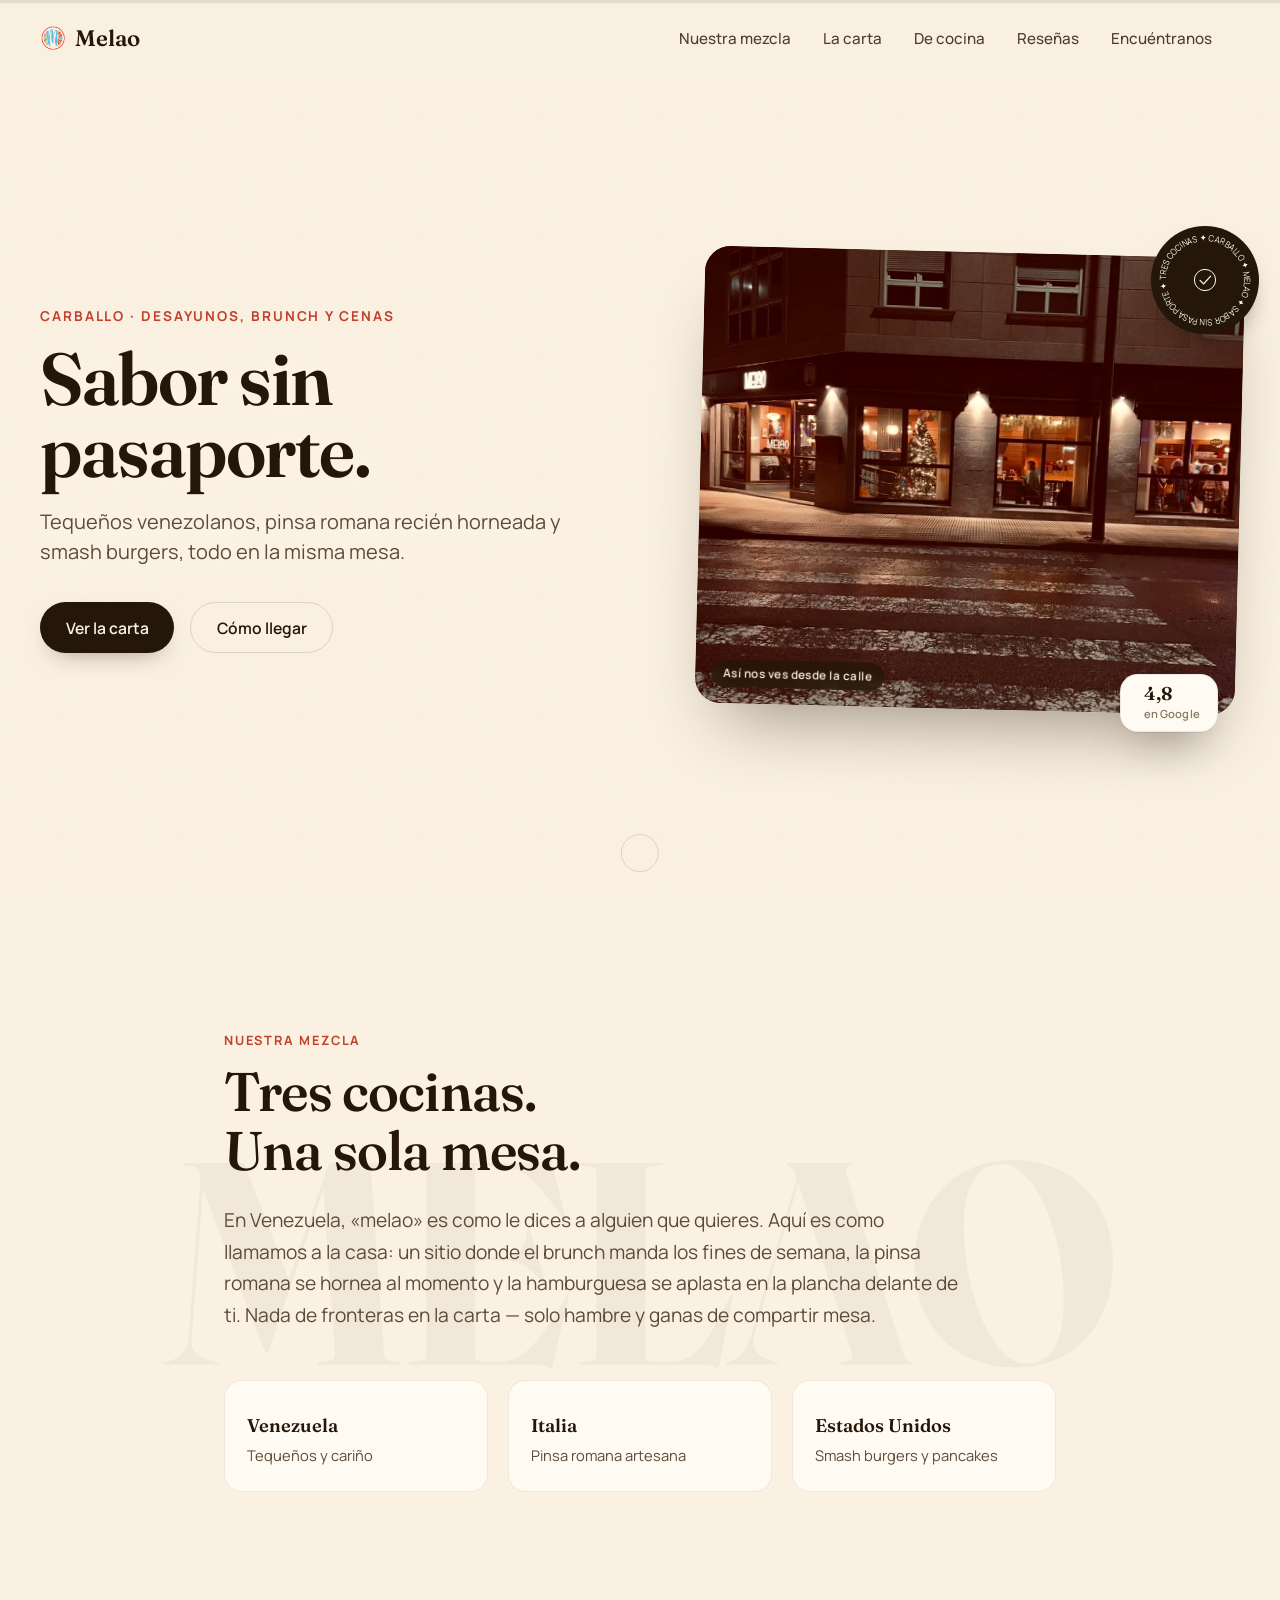
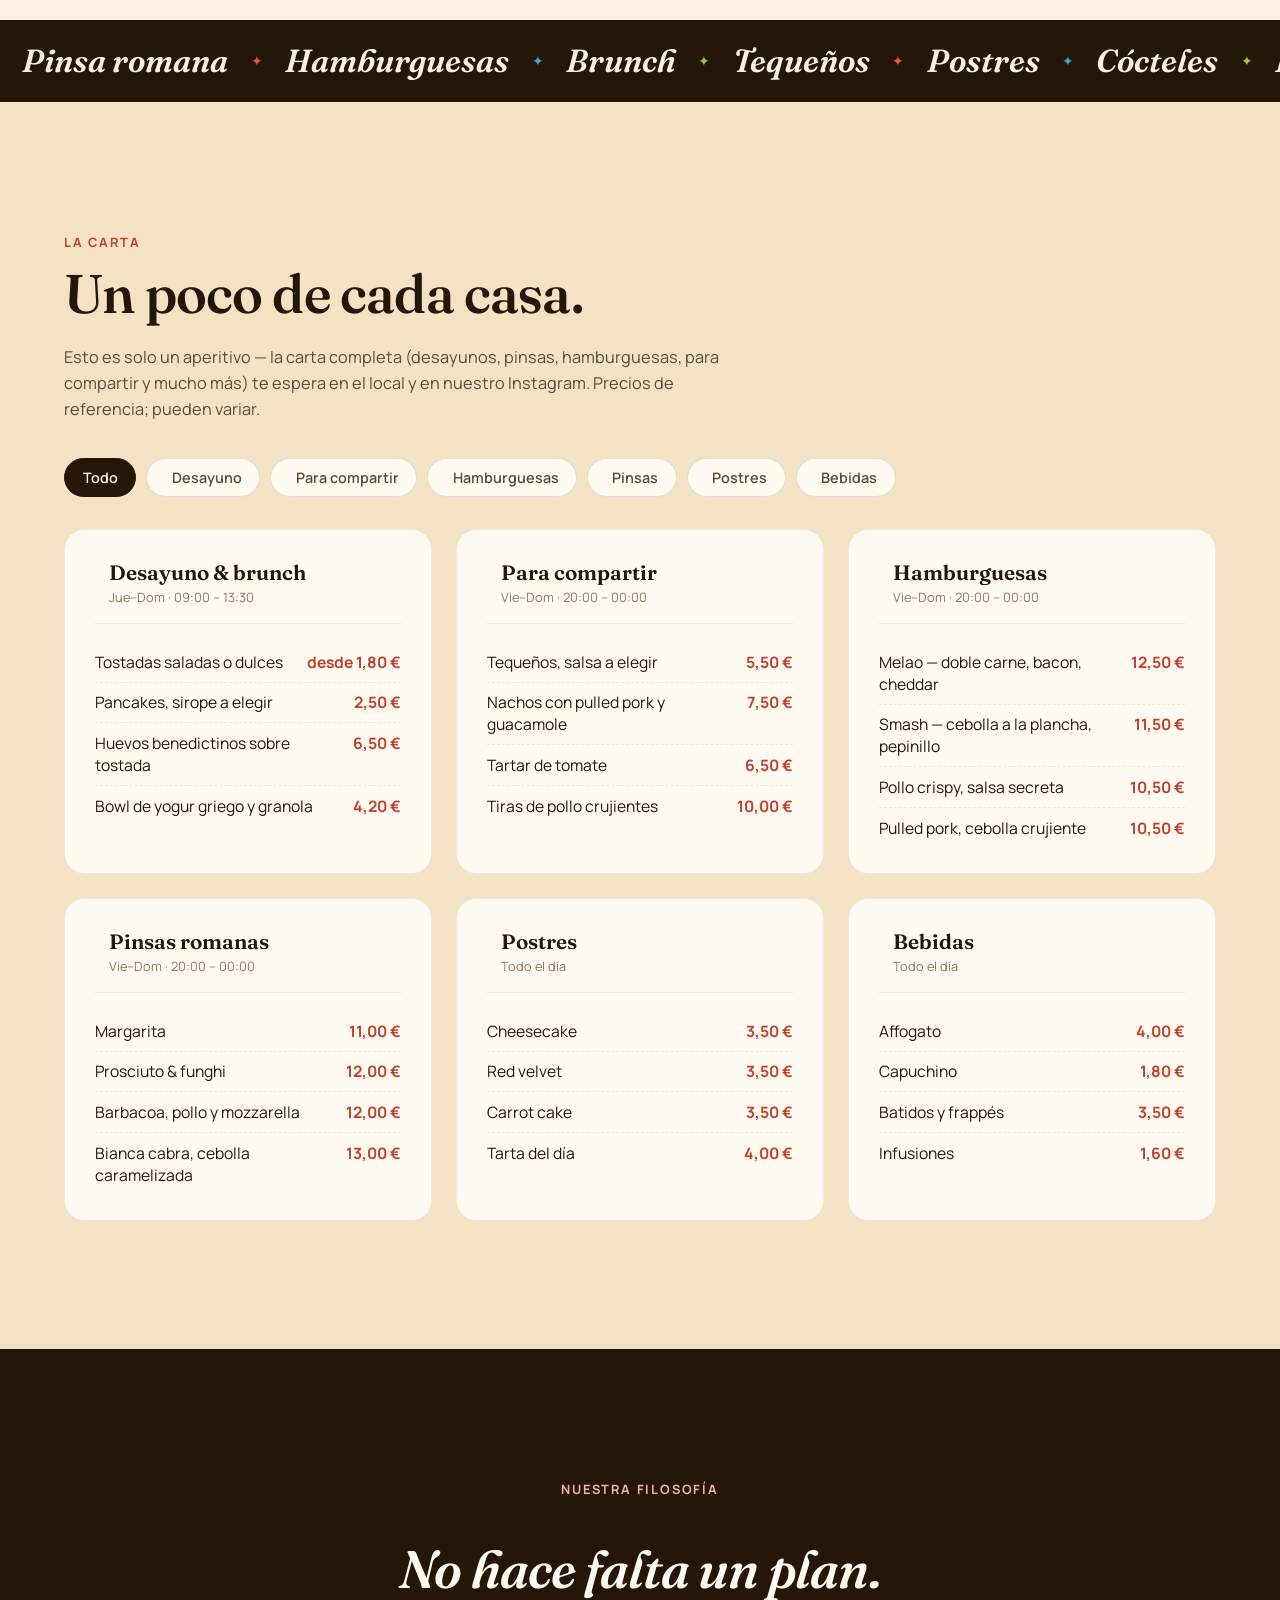
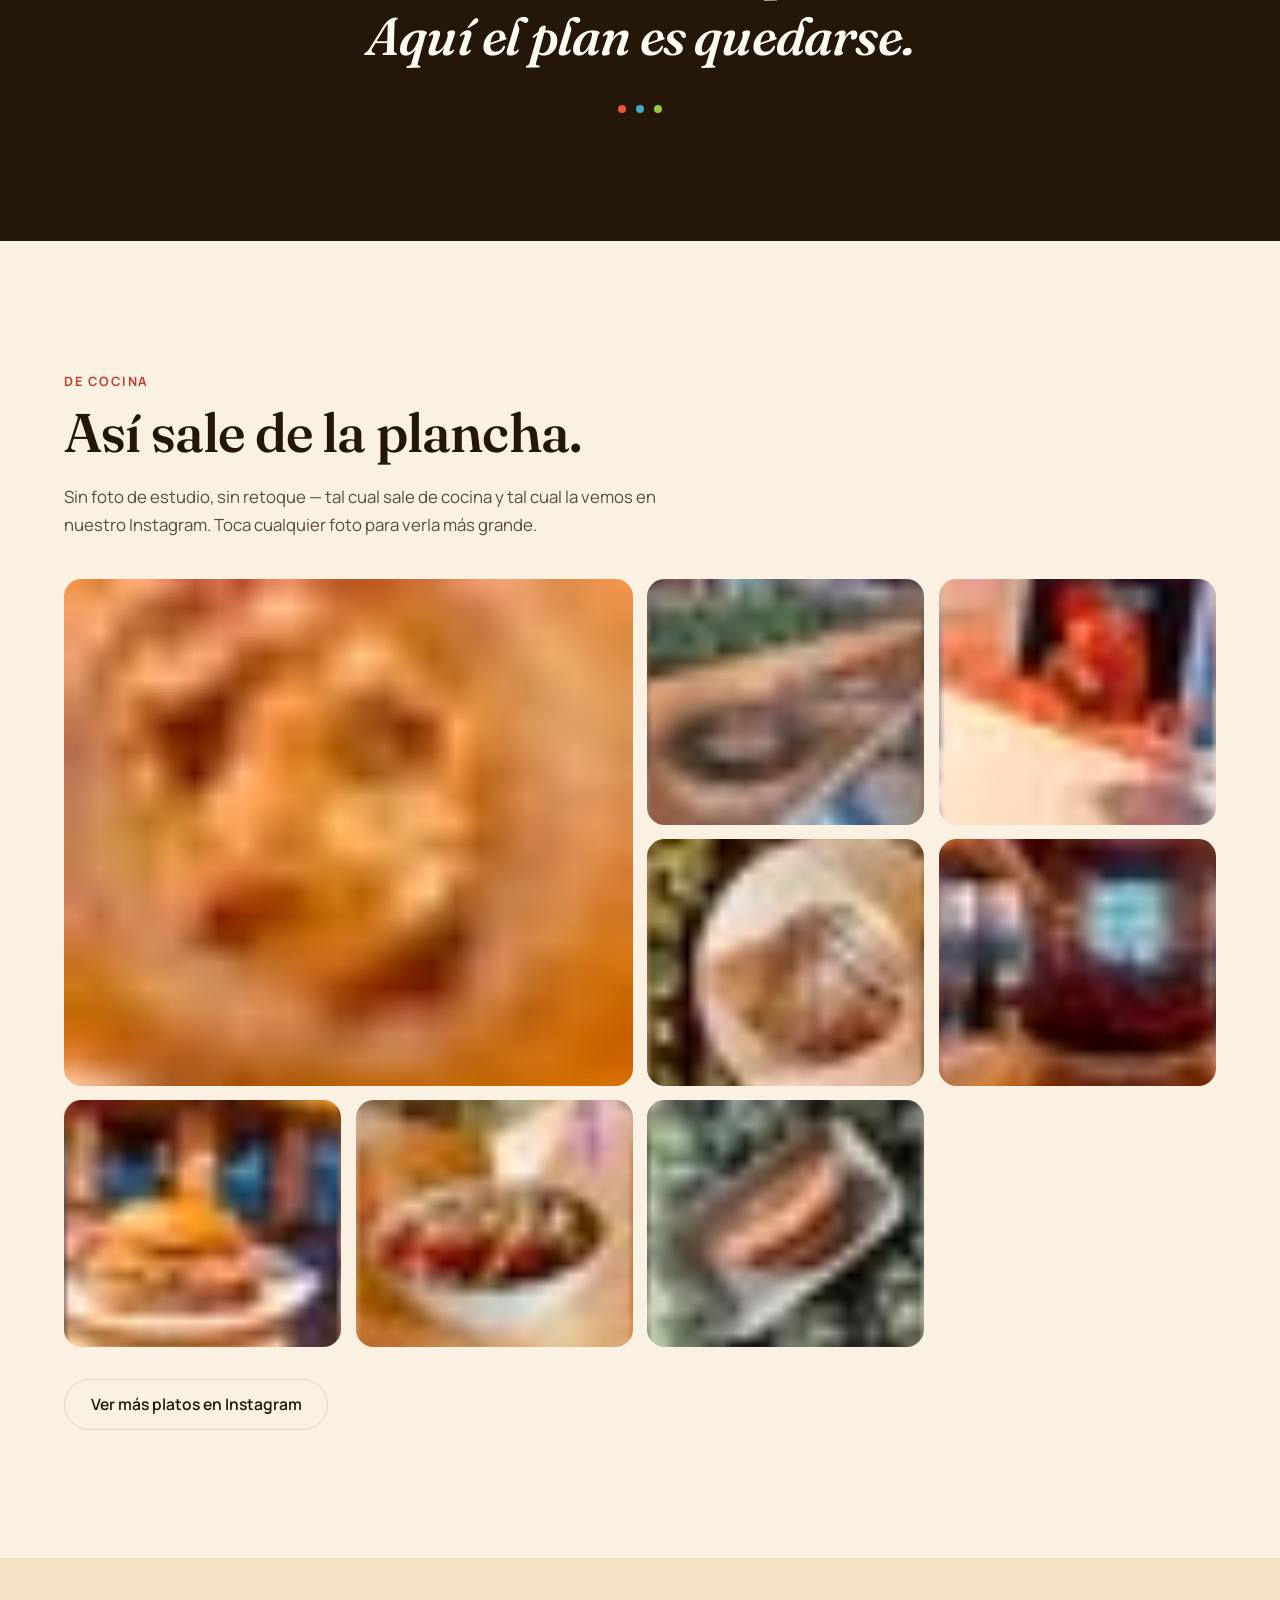
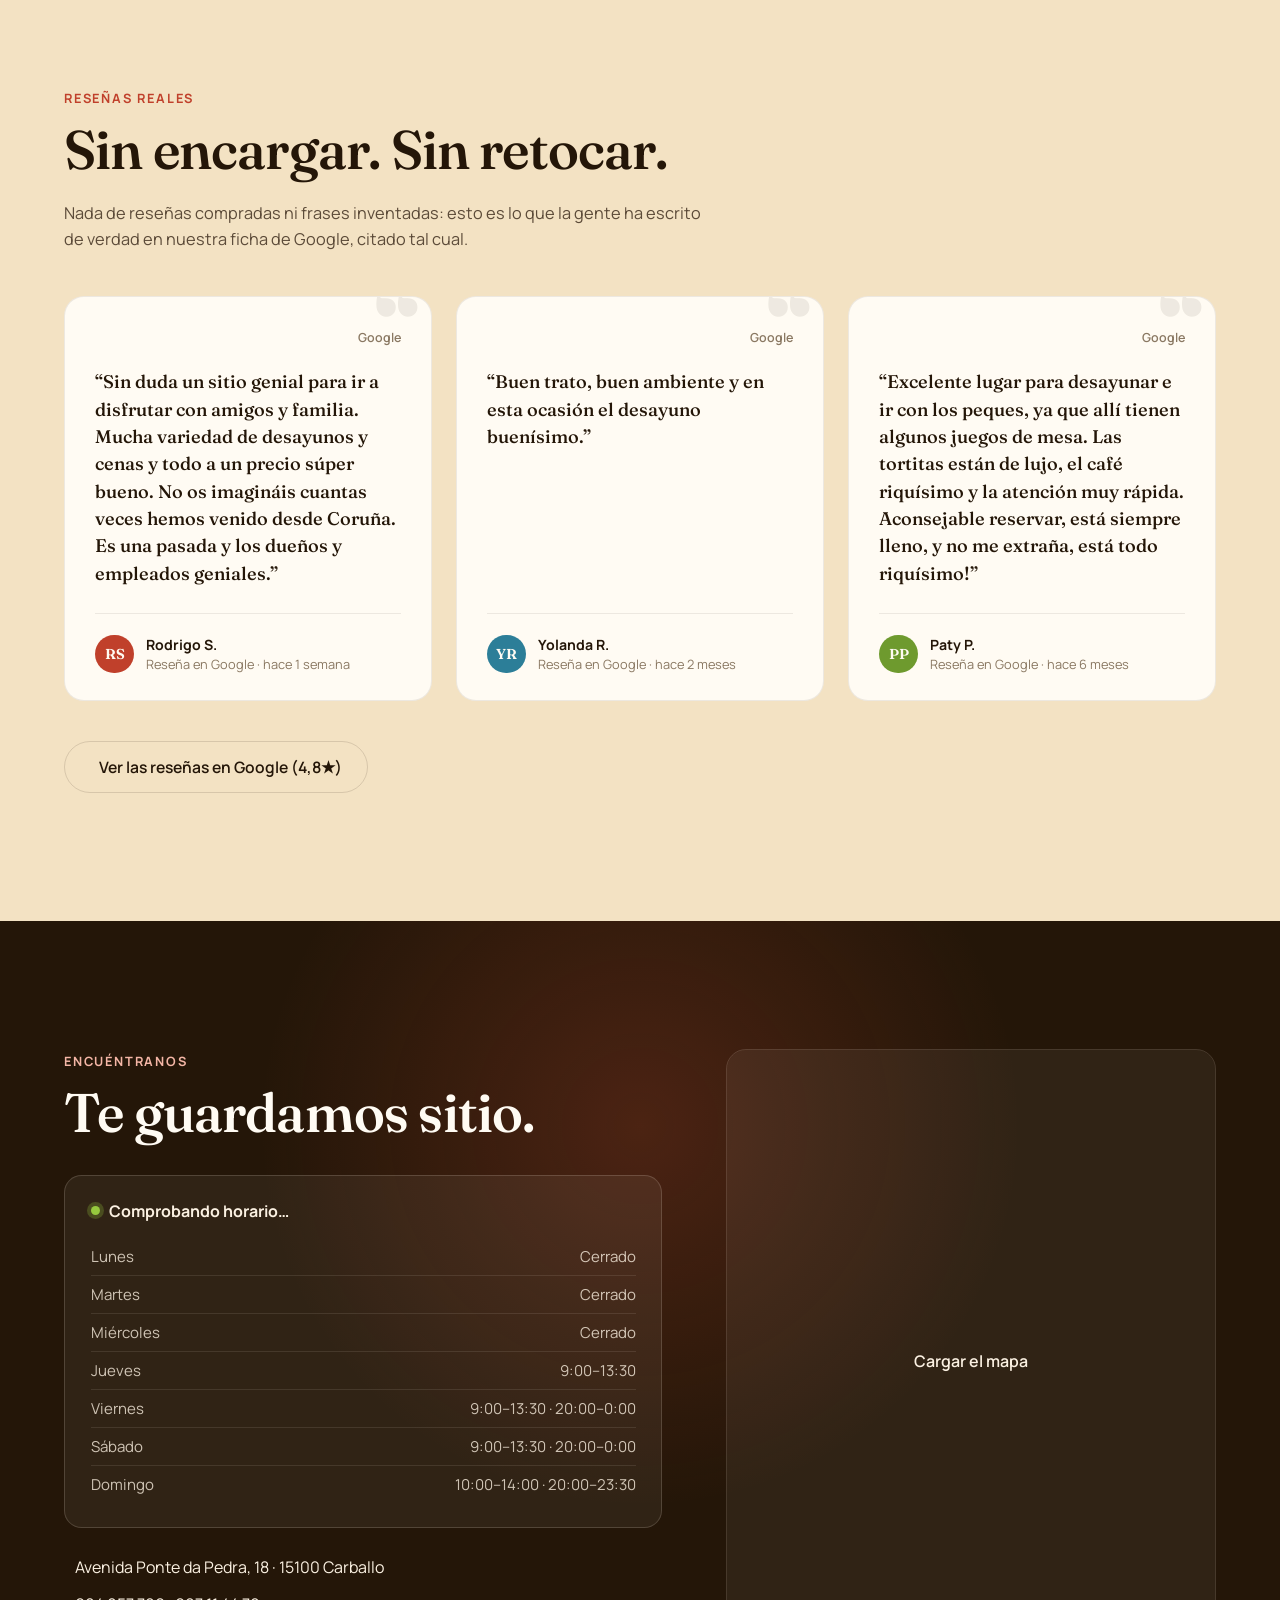
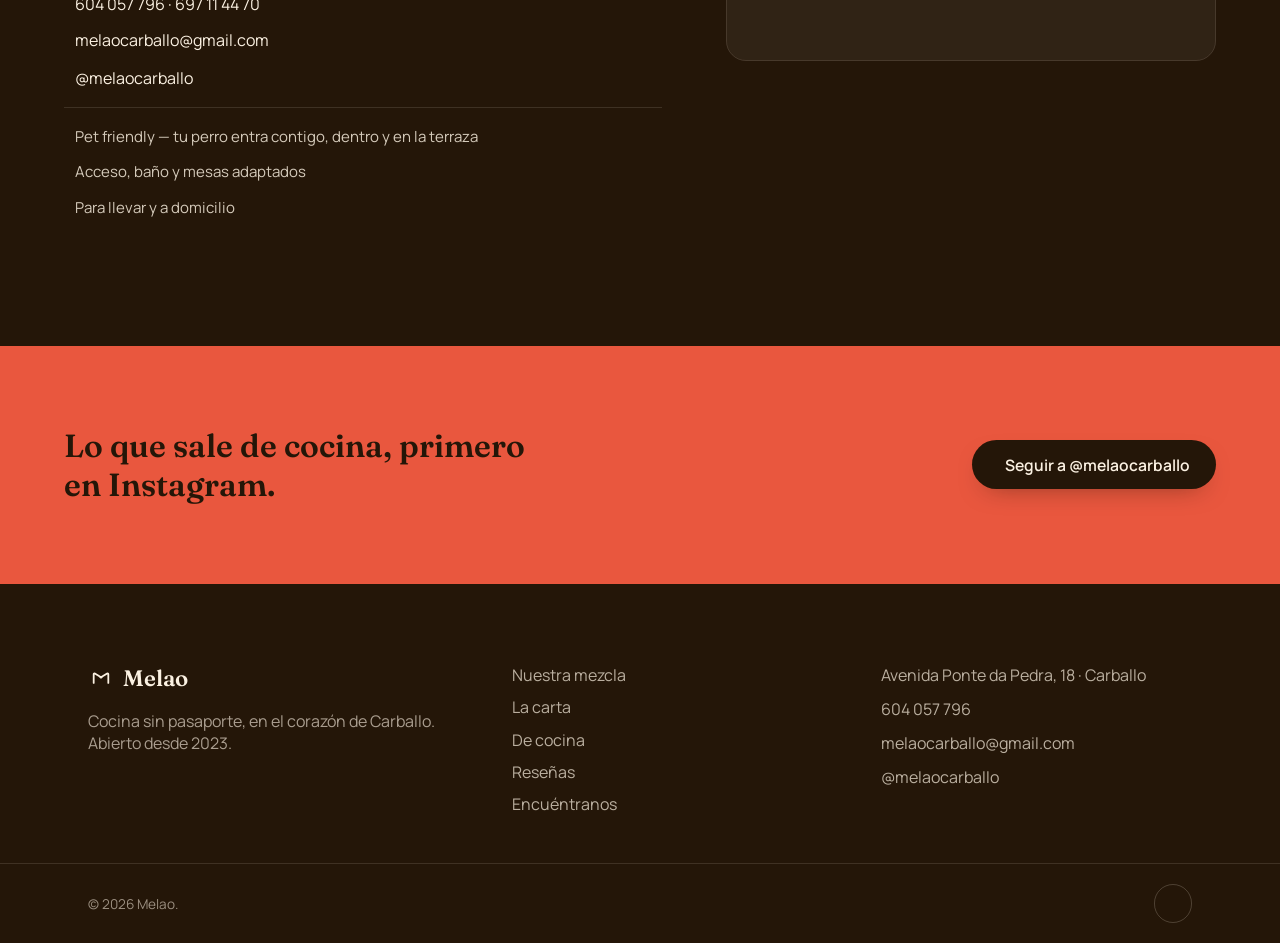
==== commit 87872e72: "Actualiza copy con datos oficiales y añade fotos nuevas del local - Corrige horario (confirmado con " ====
--- a/index.html
+++ b/index.html
@@ -4,14 +4,14 @@
 <meta charset="UTF-8">
 <meta name="viewport" content="width=device-width, initial-scale=1.0">
 <title>Melao — Burgers, pinsas y brunch en Carballo</title>
-<meta name="description" content="Melao es cocina sin pasaporte en el corazón de Carballo: brunch todo el día, pinsas romanas al horno, smash burgers y un cariño muy venezolano. Avenida Ponte da Pedra, 18.">
+<meta name="description" content="Melao es cocina sin pasaporte en el corazón de Carballo: desayunos y brunch de jueves a domingo, pinsas romanas al horno, smash burgers y un cariño muy venezolano. Pet friendly y accesible. Avenida Ponte da Pedra, 18.">
 <link rel="canonical" href="https://alvarotaiagu.github.io/melao-carballo-web/">
 <link rel="icon" href="assets/img/logo/logo-melao-96.png" type="image/png">
 
 <meta property="og:type" content="restaurant">
 <meta property="og:site_name" content="Melao">
 <meta property="og:title" content="Melao — Burgers, pinsas y brunch en Carballo">
-<meta property="og:description" content="Tequeños venezolanos, pinsa romana y smash burgers en la misma mesa. Brunch, comidas y cenas en Avenida Ponte da Pedra, 18, Carballo.">
+<meta property="og:description" content="Tequeños venezolanos, pinsa romana y smash burgers en la misma mesa. Desayunos y brunch de jueves a domingo, cenas de viernes a domingo, en Avenida Ponte da Pedra, 18, Carballo.">
 <meta property="og:url" content="https://alvarotaiagu.github.io/melao-carballo-web/">
 <meta property="og:image" content="https://alvarotaiagu.github.io/melao-carballo-web/assets/img/web/og-image.jpg">
 <meta property="og:image:width" content="1200">
@@ -30,6 +30,8 @@
   "image": "https://alvarotaiagu.github.io/melao-carballo-web/assets/img/web/og-image.jpg",
   "url": "https://alvarotaiagu.github.io/melao-carballo-web/",
   "telephone": "+34604057796",
+  "email": "melaocarballo@gmail.com",
+  "foundingDate": "2023-06",
   "servesCuisine": ["Hamburguesas", "Pinsa romana", "Brunch", "Cocina venezolana", "Fusión"],
   "address": {
     "@type": "PostalAddress",
@@ -39,6 +41,11 @@
     "postalCode": "15100",
     "addressCountry": "ES"
   },
+  "amenityFeature": [
+    { "@type": "LocationFeatureSpecification", "name": "Pet friendly", "value": true },
+    { "@type": "LocationFeatureSpecification", "name": "Acceso para silla de ruedas", "value": true },
+    { "@type": "LocationFeatureSpecification", "name": "Para llevar y a domicilio", "value": true }
+  ],
   "sameAs": ["https://www.instagram.com/melaocarballo/"],
   "aggregateRating": {
     "@type": "AggregateRating",
@@ -48,31 +55,29 @@
   "review": [
     {
       "@type": "Review",
-      "author": { "@type": "Person", "name": "Jose Manuel Viaño" },
+      "author": { "@type": "Person", "name": "Rodrigo S." },
       "reviewRating": { "@type": "Rating", "ratingValue": "5", "bestRating": "5" },
-      "reviewBody": "Bo lugar para desayunar e cenar, servicio atento e agradable."
+      "reviewBody": "Sin duda un sitio genial para ir a disfrutar con amigos y familia. Mucha variedad de desayunos y cenas y todo a un precio súper bueno. No os imagináis cuantas veces hemos venido desde Coruña. Es una pasada y los dueños y empleados geniales."
     },
     {
       "@type": "Review",
-      "author": { "@type": "Person", "name": "Yolanda Rg" },
+      "author": { "@type": "Person", "name": "Yolanda R." },
       "reviewRating": { "@type": "Rating", "ratingValue": "5", "bestRating": "5" },
       "reviewBody": "Buen trato, buen ambiente y en esta ocasión el desayuno buenísimo."
     },
     {
       "@type": "Review",
-      "author": { "@type": "Person", "name": "Jorge Delgado Nieto" },
+      "author": { "@type": "Person", "name": "Paty P." },
       "reviewRating": { "@type": "Rating", "ratingValue": "5", "bestRating": "5" },
-      "reviewBody": "Sin más, buen ambiente, comida normalita."
+      "reviewBody": "Excelente lugar para desayunar e ir con los peques, ya que allí tienen algunos juegos de mesa. Las tortitas están de lujo, el café riquísimo y la atención muy rápida. Aconsejable reservar, está siempre lleno, y no me extraña, está todo riquísimo!"
     }
   ],
   "openingHoursSpecification": [
-    { "@type": "OpeningHoursSpecification", "dayOfWeek": ["Tuesday", "Wednesday", "Thursday"], "opens": "08:30", "closes": "13:30" },
-    { "@type": "OpeningHoursSpecification", "dayOfWeek": ["Tuesday", "Wednesday", "Thursday"], "opens": "17:00", "closes": "23:00" },
-    { "@type": "OpeningHoursSpecification", "dayOfWeek": "Friday", "opens": "19:00", "closes": "01:00" },
-    { "@type": "OpeningHoursSpecification", "dayOfWeek": "Saturday", "opens": "09:00", "closes": "13:30" },
-    { "@type": "OpeningHoursSpecification", "dayOfWeek": "Saturday", "opens": "19:00", "closes": "01:00" },
-    { "@type": "OpeningHoursSpecification", "dayOfWeek": "Sunday", "opens": "10:00", "closes": "16:00" },
-    { "@type": "OpeningHoursSpecification", "dayOfWeek": "Sunday", "opens": "18:00", "closes": "23:00" }
+    { "@type": "OpeningHoursSpecification", "dayOfWeek": "Thursday", "opens": "09:00", "closes": "13:30" },
+    { "@type": "OpeningHoursSpecification", "dayOfWeek": ["Friday", "Saturday"], "opens": "09:00", "closes": "13:30" },
+    { "@type": "OpeningHoursSpecification", "dayOfWeek": ["Friday", "Saturday"], "opens": "20:00", "closes": "00:00" },
+    { "@type": "OpeningHoursSpecification", "dayOfWeek": "Sunday", "opens": "10:00", "closes": "14:00" },
+    { "@type": "OpeningHoursSpecification", "dayOfWeek": "Sunday", "opens": "20:00", "closes": "23:30" }
   ]
 }
 </script>
@@ -111,7 +116,7 @@
     </nav>
 
     <a class="nav-instagram" href="https://www.instagram.com/melaocarballo/" target="_blank" rel="noopener noreferrer">
-      <iconify-icon icon="logos:instagram-icon" aria-hidden="true"></iconify-icon>
+      <iconify-icon icon="mdi:instagram" aria-hidden="true"></iconify-icon>
       <span class="visually-hidden">Instagram de Melao (se abre en una pestaña nueva)</span>
     </a>
 
@@ -143,9 +148,9 @@
 
     <div class="hero-inner">
       <div class="hero-content">
-        <p class="hero-eyebrow">Carballo · Desayuno, comida y cena</p>
-        <h1 class="hero-title" data-split-word>Sabor sin pasaporte.</h1>
-        <p class="hero-claim" data-split-word>Tequeños venezolanos, pinsa romana recién horneada y smash burgers, todo en la misma mesa.</p>
+        <p class="hero-eyebrow">Carballo · Desayunos, brunch y cenas</p>
+        <h1 class="hero-title">Sabor sin pasaporte.</h1>
+        <p class="hero-claim">Tequeños venezolanos, pinsa romana recién horneada y smash burgers, todo en la misma mesa.</p>
         <div class="hero-actions">
           <a class="btn btn-primary" href="#carta"><span>Ver la carta</span></a>
           <a class="btn btn-ghost" href="#encuentranos"><span>Cómo llegar</span></a>
@@ -153,18 +158,50 @@
       </div>
 
       <div class="hero-media">
-        <figure class="hero-photo-card">
-          <span class="lqip-bg" aria-hidden="true" style="background-image:url('assets/img/web/dish-hero-lqip.jpg')"></span>
+        <figure class="hero-photo-card" data-hero-rotator>
+          <span class="lqip-bg" aria-hidden="true" style="background-image:url('assets/img/web/local-fachada-noche-lqip.jpg')"></span>
           <img
-            class="hero-photo lqip-img"
-            src="assets/img/web/dish-hero-1600.jpg"
-            srcset="assets/img/web/dish-hero-900.jpg 900w, assets/img/web/dish-hero-1600.jpg 1600w"
+            class="hero-photo is-active"
+            src="assets/img/web/local-fachada-noche-900.jpg"
+            srcset="assets/img/web/local-fachada-noche-500.jpg 500w, assets/img/web/local-fachada-noche-900.jpg 900w"
             sizes="(max-width: 900px) 90vw, 640px"
-            alt="Milanesa napolitana gratinada con doble de queso, servida sobre patatas fritas — foto real de un plato de Melao"
-            width="1300" height="1100"
+            alt="Fachada de Melao de noche, con el rótulo iluminado y el comedor visto desde la calle en Carballo"
+            width="1440" height="1440"
             fetchpriority="high"
             decoding="async">
-          <span class="hero-photo-tag">Foto real, sin retocar</span>
+          <img
+            class="hero-photo"
+            src="assets/img/web/cocina-pollo-crispy-900.jpg"
+            srcset="assets/img/web/cocina-pollo-crispy-500.jpg 500w, assets/img/web/cocina-pollo-crispy-900.jpg 900w"
+            sizes="(max-width: 900px) 90vw, 640px"
+            alt="Burger de pollo crujiente con rúcula, tomate y salsa, envuelta en papel — foto real de un plato de Melao"
+            width="1080" height="1080"
+            decoding="async">
+          <img
+            class="hero-photo"
+            src="assets/img/web/cocina-pancakes-arandanos-900.jpg"
+            srcset="assets/img/web/cocina-pancakes-arandanos-500.jpg 500w, assets/img/web/cocina-pancakes-arandanos-900.jpg 900w"
+            sizes="(max-width: 900px) 90vw, 640px"
+            alt="Torre de pancakes bañada en compota de arándanos y frutos rojos, vista desde arriba"
+            width="1080" height="1080"
+            decoding="async">
+          <img
+            class="hero-photo"
+            src="assets/img/web/cocina-coctel-rosa-900.jpg"
+            srcset="assets/img/web/cocina-coctel-rosa-500.jpg 500w, assets/img/web/cocina-coctel-rosa-900.jpg 900w"
+            sizes="(max-width: 900px) 90vw, 640px"
+            alt="Cóctel rosa con guinda y borde escarchado, servido en la barra de Melao"
+            width="1080" height="1080"
+            decoding="async">
+          <img
+            class="hero-photo"
+            src="assets/img/web/cocina-tosta-burrata-900.jpg"
+            srcset="assets/img/web/cocina-tosta-burrata-500.jpg 500w, assets/img/web/cocina-tosta-burrata-900.jpg 900w"
+            sizes="(max-width: 900px) 90vw, 640px"
+            alt="Tosta de burrata con huevo poché y virutas de jamón crujiente"
+            width="1080" height="1080"
+            decoding="async">
+          <span class="hero-photo-tag" data-hero-tag>Así nos ves desde la calle</span>
         </figure>
 
         <a
@@ -219,9 +256,9 @@
       <h2><span data-split-word>Tres cocinas.</span><br><span data-split-word>Una sola mesa.</span></h2>
       <p class="mezcla-lead">
         En Venezuela, «melao» es como le dices a alguien que quieres. Aquí es como llamamos a la casa: un
-        sitio donde el brunch dura hasta la tarde, la pinsa romana se hornea al momento y la hamburguesa se
-        aplasta en la plancha delante de ti. Nada de fronteras en la carta — solo hambre y ganas de compartir
-        mesa.
+        sitio donde el brunch manda los fines de semana, la pinsa romana se hornea al momento y la hamburguesa
+        se aplasta en la plancha delante de ti. Nada de fronteras en la carta — solo hambre y ganas de
+        compartir mesa.
       </p>
       <ul class="origin-list">
         <li class="origin-card">
@@ -304,7 +341,7 @@
             <iconify-icon icon="solar:sunrise-linear" aria-hidden="true"></iconify-icon>
             <div>
               <h3>Desayuno &amp; brunch</h3>
-              <span class="carta-card-hours">09:00 – 13:00</span>
+              <span class="carta-card-hours">Jue–Dom · 09:00 – 13:30</span>
             </div>
           </header>
           <ul class="carta-items">
@@ -321,7 +358,7 @@
             <iconify-icon icon="solar:widget-add-linear" aria-hidden="true"></iconify-icon>
             <div>
               <h3>Para compartir</h3>
-              <span class="carta-card-hours">Cenas · 20:00 – 23:30</span>
+              <span class="carta-card-hours">Vie–Dom · 20:00 – 00:00</span>
             </div>
           </header>
           <ul class="carta-items">
@@ -338,7 +375,7 @@
             <iconify-icon icon="solar:fire-linear" aria-hidden="true"></iconify-icon>
             <div>
               <h3>Hamburguesas</h3>
-              <span class="carta-card-hours">Cenas · 20:00 – 23:30</span>
+              <span class="carta-card-hours">Vie–Dom · 20:00 – 00:00</span>
             </div>
           </header>
           <ul class="carta-items">
@@ -355,7 +392,7 @@
             <iconify-icon icon="solar:pizza-slice-linear" aria-hidden="true"></iconify-icon>
             <div>
               <h3>Pinsas romanas</h3>
-              <span class="carta-card-hours">Cenas · 20:00 – 23:30</span>
+              <span class="carta-card-hours">Vie–Dom · 20:00 – 00:00</span>
             </div>
           </header>
           <ul class="carta-items">
@@ -455,6 +492,27 @@
           <span class="cocina-caption">Tarta de frutos rojos</span>
           <span class="cocina-expand" aria-hidden="true"><iconify-icon icon="solar:maximize-linear"></iconify-icon></span>
         </button>
+
+        <button type="button" class="cocina-item">
+          <span class="lqip-bg" aria-hidden="true" style="background-image:url('assets/img/web/cocina-burger-bacon-lqip.jpg')"></span>
+          <img class="lqip-img" src="assets/img/web/cocina-burger-bacon-900.jpg" srcset="assets/img/web/cocina-burger-bacon-500.jpg 500w, assets/img/web/cocina-burger-bacon-900.jpg 900w" sizes="(max-width: 900px) 45vw, 22vw" alt="Smash burger con bacon, cheddar y cebolla, en la sala de Melao" width="1440" height="1440" loading="lazy" decoding="async">
+          <span class="cocina-caption">Smash de bacon y cheddar</span>
+          <span class="cocina-expand" aria-hidden="true"><iconify-icon icon="solar:maximize-linear"></iconify-icon></span>
+        </button>
+
+        <button type="button" class="cocina-item">
+          <span class="lqip-bg" aria-hidden="true" style="background-image:url('assets/img/web/cocina-bowl-granola-lqip.jpg')"></span>
+          <img class="lqip-img" src="assets/img/web/cocina-bowl-granola-900.jpg" srcset="assets/img/web/cocina-bowl-granola-500.jpg 500w, assets/img/web/cocina-bowl-granola-900.jpg 900w" sizes="(max-width: 900px) 45vw, 22vw" alt="Bowl de yogur con granola, fresas, plátano y chía" width="1440" height="1440" loading="lazy" decoding="async">
+          <span class="cocina-caption">Bowl de yogur y granola</span>
+          <span class="cocina-expand" aria-hidden="true"><iconify-icon icon="solar:maximize-linear"></iconify-icon></span>
+        </button>
+
+        <button type="button" class="cocina-item">
+          <span class="lqip-bg" aria-hidden="true" style="background-image:url('assets/img/web/cocina-tosta-platano-lqip.jpg')"></span>
+          <img class="lqip-img" src="assets/img/web/cocina-tosta-platano-900.jpg" srcset="assets/img/web/cocina-tosta-platano-500.jpg 500w, assets/img/web/cocina-tosta-platano-900.jpg 900w" sizes="(max-width: 900px) 45vw, 22vw" alt="Tostada con crema de cacahuete y plátano" width="1440" height="1440" loading="lazy" decoding="async">
+          <span class="cocina-caption">Tostada de plátano</span>
+          <span class="cocina-expand" aria-hidden="true"><iconify-icon icon="solar:maximize-linear"></iconify-icon></span>
+        </button>
       </div>
 
       <a class="btn btn-ghost estrella-cta" href="https://www.instagram.com/melaocarballo/" target="_blank" rel="noopener noreferrer">
@@ -485,12 +543,12 @@
             </span>
             <span class="review-source"><iconify-icon icon="logos:google-icon" aria-hidden="true"></iconify-icon>Google</span>
           </div>
-          <p class="review-quote">&ldquo;Bo lugar para desayunar e cenar, servicio atento e agradable.&rdquo;</p>
+          <p class="review-quote">&ldquo;Sin duda un sitio genial para ir a disfrutar con amigos y familia. Mucha variedad de desayunos y cenas y todo a un precio súper bueno. No os imagináis cuantas veces hemos venido desde Coruña. Es una pasada y los dueños y empleados geniales.&rdquo;</p>
           <footer class="review-meta">
-            <span class="review-avatar" aria-hidden="true">JV</span>
+            <span class="review-avatar" aria-hidden="true">RS</span>
             <span class="review-who">
-              <strong>Jose Manuel Viaño</strong>
-              <span>Reseña en Google · hace 6 meses</span>
+              <strong>Rodrigo S.</strong>
+              <span>Reseña en Google · hace 1 semana</span>
             </span>
           </footer>
         </article>
@@ -511,7 +569,7 @@
           <footer class="review-meta">
             <span class="review-avatar review-avatar--sky" aria-hidden="true">YR</span>
             <span class="review-who">
-              <strong>Yolanda Rg</strong>
+              <strong>Yolanda R.</strong>
               <span>Reseña en Google · hace 2 meses</span>
             </span>
           </footer>
@@ -529,12 +587,12 @@
             </span>
             <span class="review-source"><iconify-icon icon="logos:google-icon" aria-hidden="true"></iconify-icon>Google</span>
           </div>
-          <p class="review-quote">&ldquo;Sin más, buen ambiente, comida normalita.&rdquo;</p>
+          <p class="review-quote">&ldquo;Excelente lugar para desayunar e ir con los peques, ya que allí tienen algunos juegos de mesa. Las tortitas están de lujo, el café riquísimo y la atención muy rápida. Aconsejable reservar, está siempre lleno, y no me extraña, está todo riquísimo!&rdquo;</p>
           <footer class="review-meta">
-            <span class="review-avatar review-avatar--lime" aria-hidden="true">JD</span>
+            <span class="review-avatar review-avatar--lime" aria-hidden="true">PP</span>
             <span class="review-who">
-              <strong>Jorge Delgado Nieto</strong>
-              <span>Reseña en Google · hace 2 meses</span>
+              <strong>Paty P.</strong>
+              <span>Reseña en Google · hace 6 meses</span>
             </span>
           </footer>
         </article>
@@ -564,12 +622,12 @@
           </div>
           <ul id="hours-list" class="hours-list">
             <li data-day="1"><span>Lunes</span><span>Cerrado</span></li>
-            <li data-day="2"><span>Martes</span><span>8:30–13:30 · 17:00–23:00</span></li>
-            <li data-day="3"><span>Miércoles</span><span>8:30–13:30 · 17:00–23:00</span></li>
-            <li data-day="4"><span>Jueves</span><span>8:30–13:30 · 17:00–23:00</span></li>
-            <li data-day="5"><span>Viernes</span><span>19:00–1:00</span></li>
-            <li data-day="6"><span>Sábado</span><span>9:00–13:30 · 19:00–1:00</span></li>
-            <li data-day="0"><span>Domingo</span><span>10:00–16:00 · 18:00–23:00</span></li>
+            <li data-day="2"><span>Martes</span><span>Cerrado</span></li>
+            <li data-day="3"><span>Miércoles</span><span>Cerrado</span></li>
+            <li data-day="4"><span>Jueves</span><span>9:00–13:30</span></li>
+            <li data-day="5"><span>Viernes</span><span>9:00–13:30 · 20:00–0:00</span></li>
+            <li data-day="6"><span>Sábado</span><span>9:00–13:30 · 20:00–0:00</span></li>
+            <li data-day="0"><span>Domingo</span><span>10:00–14:00 · 20:00–23:30</span></li>
           </ul>
         </div>
 
@@ -580,11 +638,30 @@
           </li>
           <li>
             <span class="item-icon"><iconify-icon icon="solar:phone-linear" aria-hidden="true"></iconify-icon></span>
-            <a href="tel:+34604057796">604 05 77 96</a>
+            <span><a href="tel:+34604057796">604 057 796</a> <span aria-hidden="true">·</span> <a href="tel:+34697114470">697 11 44 70</a></span>
           </li>
           <li>
-            <span class="item-icon"><iconify-icon icon="logos:instagram-icon" aria-hidden="true"></iconify-icon></span>
+            <span class="item-icon"><iconify-icon icon="solar:letter-linear" aria-hidden="true"></iconify-icon></span>
+            <a href="mailto:melaocarballo@gmail.com">melaocarballo@gmail.com</a>
+          </li>
+          <li>
+            <span class="item-icon"><iconify-icon icon="mdi:instagram" aria-hidden="true"></iconify-icon></span>
             <a href="https://www.instagram.com/melaocarballo/" target="_blank" rel="noopener noreferrer">@melaocarballo</a>
+          </li>
+        </ul>
+
+        <ul class="info-list info-list--services">
+          <li>
+            <span class="item-icon"><iconify-icon icon="mdi:paw" aria-hidden="true"></iconify-icon></span>
+            <span>Pet friendly — tu perro entra contigo, dentro y en la terraza</span>
+          </li>
+          <li>
+            <span class="item-icon"><iconify-icon icon="mdi:wheelchair-accessibility" aria-hidden="true"></iconify-icon></span>
+            <span>Acceso, baño y mesas adaptados</span>
+          </li>
+          <li>
+            <span class="item-icon"><iconify-icon icon="mdi:moped" aria-hidden="true"></iconify-icon></span>
+            <span>Para llevar y a domicilio</span>
           </li>
         </ul>
       </div>
@@ -606,7 +683,7 @@
     <div class="section-inner follow-cta-inner">
       <p class="follow-cta-text">Lo que sale de cocina, primero en Instagram.</p>
       <a class="btn btn-primary" href="https://www.instagram.com/melaocarballo/" target="_blank" rel="noopener noreferrer">
-        <iconify-icon icon="logos:instagram-icon" aria-hidden="true"></iconify-icon>
+        <iconify-icon icon="mdi:instagram" aria-hidden="true"></iconify-icon>
         <span>Seguir a @melaocarballo</span>
       </a>
     </div>
@@ -624,7 +701,7 @@
         </svg>
         <span>Melao</span>
       </a>
-      <p>Cocina sin pasaporte, en el corazón de Carballo.</p>
+      <p>Cocina sin pasaporte, en el corazón de Carballo. Abierto desde 2023.</p>
     </div>
 
     <nav class="footer-nav" aria-label="Pie de página">
@@ -644,10 +721,14 @@
       </a>
       <a href="tel:+34604057796">
         <iconify-icon icon="solar:phone-linear" aria-hidden="true"></iconify-icon>
-        604 05 77 96
+        604 057 796
+      </a>
+      <a href="mailto:melaocarballo@gmail.com">
+        <iconify-icon icon="solar:letter-linear" aria-hidden="true"></iconify-icon>
+        melaocarballo@gmail.com
       </a>
       <a href="https://www.instagram.com/melaocarballo/" target="_blank" rel="noopener noreferrer">
-        <iconify-icon icon="logos:instagram-icon" aria-hidden="true"></iconify-icon>
+        <iconify-icon icon="mdi:instagram" aria-hidden="true"></iconify-icon>
         @melaocarballo
       </a>
     </div>
@@ -655,7 +736,8 @@
 
   <div class="footer-bottom">
     <div class="section-inner">
-      <p class="footer-credit">© 2026 Melao.</p>
+      <p class="footer-credit">© <span id="footer-year">2026</span> Melao.</p>
+      <script>document.getElementById("footer-year").textContent = new Date().getFullYear();</script>
       <button type="button" class="back-to-top" data-scroll-target="#top">
         <iconify-icon icon="solar:arrow-up-linear" aria-hidden="true"></iconify-icon>
         <span class="visually-hidden">Volver arriba</span>
--- a/css/style.css
+++ b/css/style.css
@@ -289,6 +289,11 @@
   letter-spacing: -0.02em;
   color: var(--ink);
 }
+.hero-claim, .hero-title {
+  /* Paper-colored halo: invisible against the canvas's own cream base,
+     only reads as contrast once a coral/sky/lime blob passes underneath. */
+  text-shadow: 0 0 4px var(--cream), 0 0 16px var(--cream), 0 0 32px var(--cream);
+}
 .hero-claim {
   font-size: clamp(1.05rem, 1.6vw, 1.25rem);
   line-height: 1.5;
@@ -321,10 +326,15 @@
   width: 100%; height: 100%;
   object-fit: cover;
   opacity: 0;
-  transition: opacity 0.7s ease;
-  filter: saturate(1.08) contrast(1.03);
-}
-.hero-photo.is-loaded { opacity: 1; }
+  transform: scale(1.06);
+  filter: saturate(1.08) contrast(1.03) blur(16px);
+  transition: opacity 1s ease, transform 1.15s ease, filter 1.15s ease;
+}
+.hero-photo.is-active {
+  opacity: 1;
+  transform: scale(1);
+  filter: saturate(1.08) contrast(1.03) blur(0);
+}
 .hero-photo-tag {
   position: absolute;
   left: 1rem; bottom: 1rem;
@@ -640,9 +650,10 @@
   margin-top: 2.5rem;
   display: grid;
   grid-template-columns: repeat(4, 1fr);
-  grid-template-rows: repeat(2, minmax(150px, 1fr));
+  grid-auto-rows: minmax(150px, 1fr);
+  grid-auto-flow: dense;
   gap: 0.9rem;
-  height: clamp(24rem, 46vw, 34rem);
+  height: clamp(34rem, 62vw, 48rem);
 }
 .cocina-item {
   position: relative;
@@ -650,11 +661,10 @@
   overflow: hidden;
   cursor: pointer;
 }
+/* Feature pinned top-left 2x2; the rest (however many) auto-flow dense
+   into the remaining cells — new photos can be appended without ever
+   touching this positioning again. */
 .cocina-item--feature { grid-column: 1 / 3; grid-row: 1 / 3; }
-.cocina-item:nth-of-type(2) { grid-column: 3 / 4; grid-row: 1 / 2; }
-.cocina-item:nth-of-type(3) { grid-column: 4 / 5; grid-row: 1 / 2; }
-.cocina-item:nth-of-type(4) { grid-column: 3 / 4; grid-row: 2 / 3; }
-.cocina-item:nth-of-type(5) { grid-column: 4 / 5; grid-row: 2 / 3; }
 
 .cocina-item .lqip-bg { position: absolute; inset: 0; background-size: cover; background-position: center; }
 .cocina-item img {
@@ -717,12 +727,8 @@
 .estrella-cta { margin-top: 2rem; }
 
 @media (max-width: 760px) {
-  .cocina-grid { grid-template-columns: repeat(2, 1fr); grid-template-rows: repeat(3, minmax(140px, 1fr)); height: auto; aspect-ratio: 2 / 3; }
+  .cocina-grid { grid-template-columns: repeat(2, 1fr); grid-auto-rows: minmax(140px, 1fr); grid-auto-flow: dense; height: auto; aspect-ratio: auto; }
   .cocina-item--feature { grid-column: 1 / 3; grid-row: 1 / 2; }
-  .cocina-item:nth-of-type(2) { grid-column: 1 / 2; grid-row: 2 / 3; }
-  .cocina-item:nth-of-type(3) { grid-column: 2 / 3; grid-row: 2 / 3; }
-  .cocina-item:nth-of-type(4) { grid-column: 1 / 2; grid-row: 3 / 4; }
-  .cocina-item:nth-of-type(5) { grid-column: 2 / 3; grid-row: 3 / 4; }
   /* No hover on touch devices, so the darkening scrim and caption/expand
      controls stay permanently on here instead of only appearing on
      :hover — otherwise the caption text sits directly on the raw photo
@@ -924,6 +930,14 @@
 .info-list a { border-bottom: 1px solid transparent; transition: border-color 0.2s ease, opacity 0.2s ease; }
 .info-list a:hover, .info-list a:focus-visible { border-color: currentColor; }
 .info-list .item-icon { font-size: 1.25rem; color: var(--sky); flex-shrink: 0; }
+.info-list--services {
+  margin-top: 1.1rem;
+  padding-top: 1.1rem;
+  border-top: 1px solid color-mix(in srgb, var(--cream) 12%, transparent);
+}
+.info-list--services li { align-items: flex-start; }
+.info-list--services .item-icon { margin-top: 0.15rem; }
+.info-list--services span:not(.item-icon) { color: color-mix(in srgb, var(--cream) 82%, transparent); font-size: 0.94rem; }
 
 .map-card {
   border-radius: 1.25rem;
@@ -1113,7 +1127,10 @@
 .cookie-banner p { font-size: 0.88rem; color: var(--ink-soft); flex: 1 1 16rem; }
 .cookie-banner[hidden] { display: none; }
 
-/* ---------- Cursor ---------- */
+/* ---------- Cursor ----------
+   mix-blend-mode: difference inverts against whatever sits underneath,
+   so the dot/ring stay visible on coral, ink, or any other background
+   without per-element color detection. */
 .cursor-dot, .cursor-ring {
   position: fixed;
   top: 0; left: 0;
@@ -1121,13 +1138,14 @@
   z-index: 190;
   border-radius: 50%;
   opacity: 0;
-  transition: opacity 0.2s ease, width 0.2s ease, height 0.2s ease, background-color 0.2s ease;
+  mix-blend-mode: difference;
+  transition: opacity 0.2s ease, width 0.2s ease, height 0.2s ease, border-width 0.2s ease;
   transform: translate(-50%, -50%);
 }
-.cursor-dot { width: 7px; height: 7px; background: var(--coral-deep); }
-.cursor-ring { width: 32px; height: 32px; border: 1.5px solid var(--ink-soft); }
+.cursor-dot { width: 7px; height: 7px; background: #fff; }
+.cursor-ring { width: 32px; height: 32px; border: 1.5px solid #fff; }
 .cursor-dot.is-visible, .cursor-ring.is-visible { opacity: 1; }
-.cursor-ring.is-hover { width: 52px; height: 52px; border-color: var(--coral-deep); }
+.cursor-ring.is-hover { width: 52px; height: 52px; border-width: 2px; }
 .has-custom-cursor, .has-custom-cursor a, .has-custom-cursor button { cursor: none; }
 @media (pointer: coarse), (max-width: 900px) {
   .cursor-dot, .cursor-ring { display: none; }
@@ -1140,7 +1158,9 @@
 
 /* ---------- Reduced motion & no-JS safety ---------- */
 @media (prefers-reduced-motion: reduce) {
-  .hero-photo, .cocina-item img { transition: none; opacity: 1; }
+  .cocina-item img { transition: none; opacity: 1; }
+  .hero-photo { transition: none; opacity: 0; transform: none; filter: saturate(1.08) contrast(1.03); }
+  .hero-photo.is-active { opacity: 1; }
   .hero-badge, .scroll-cue, .live-dot { animation: none; }
   * { scroll-behavior: auto !important; }
 }
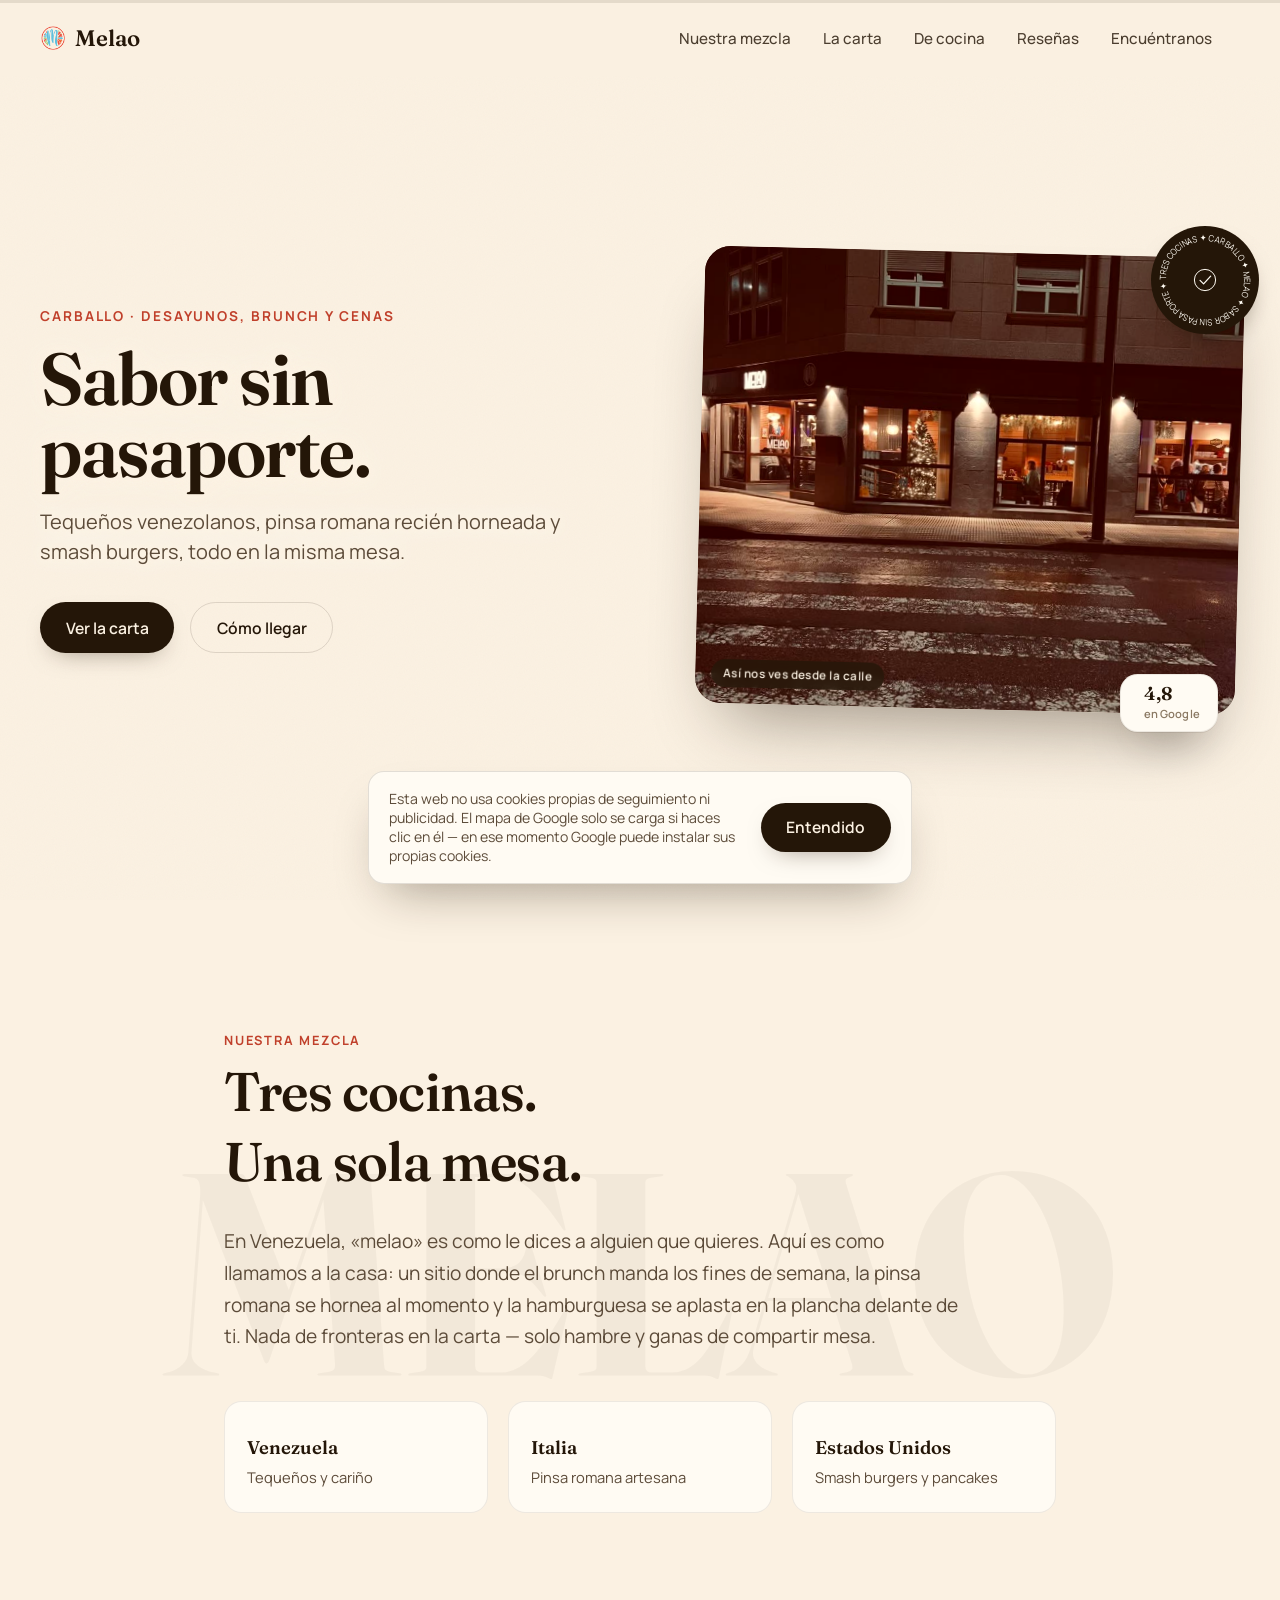
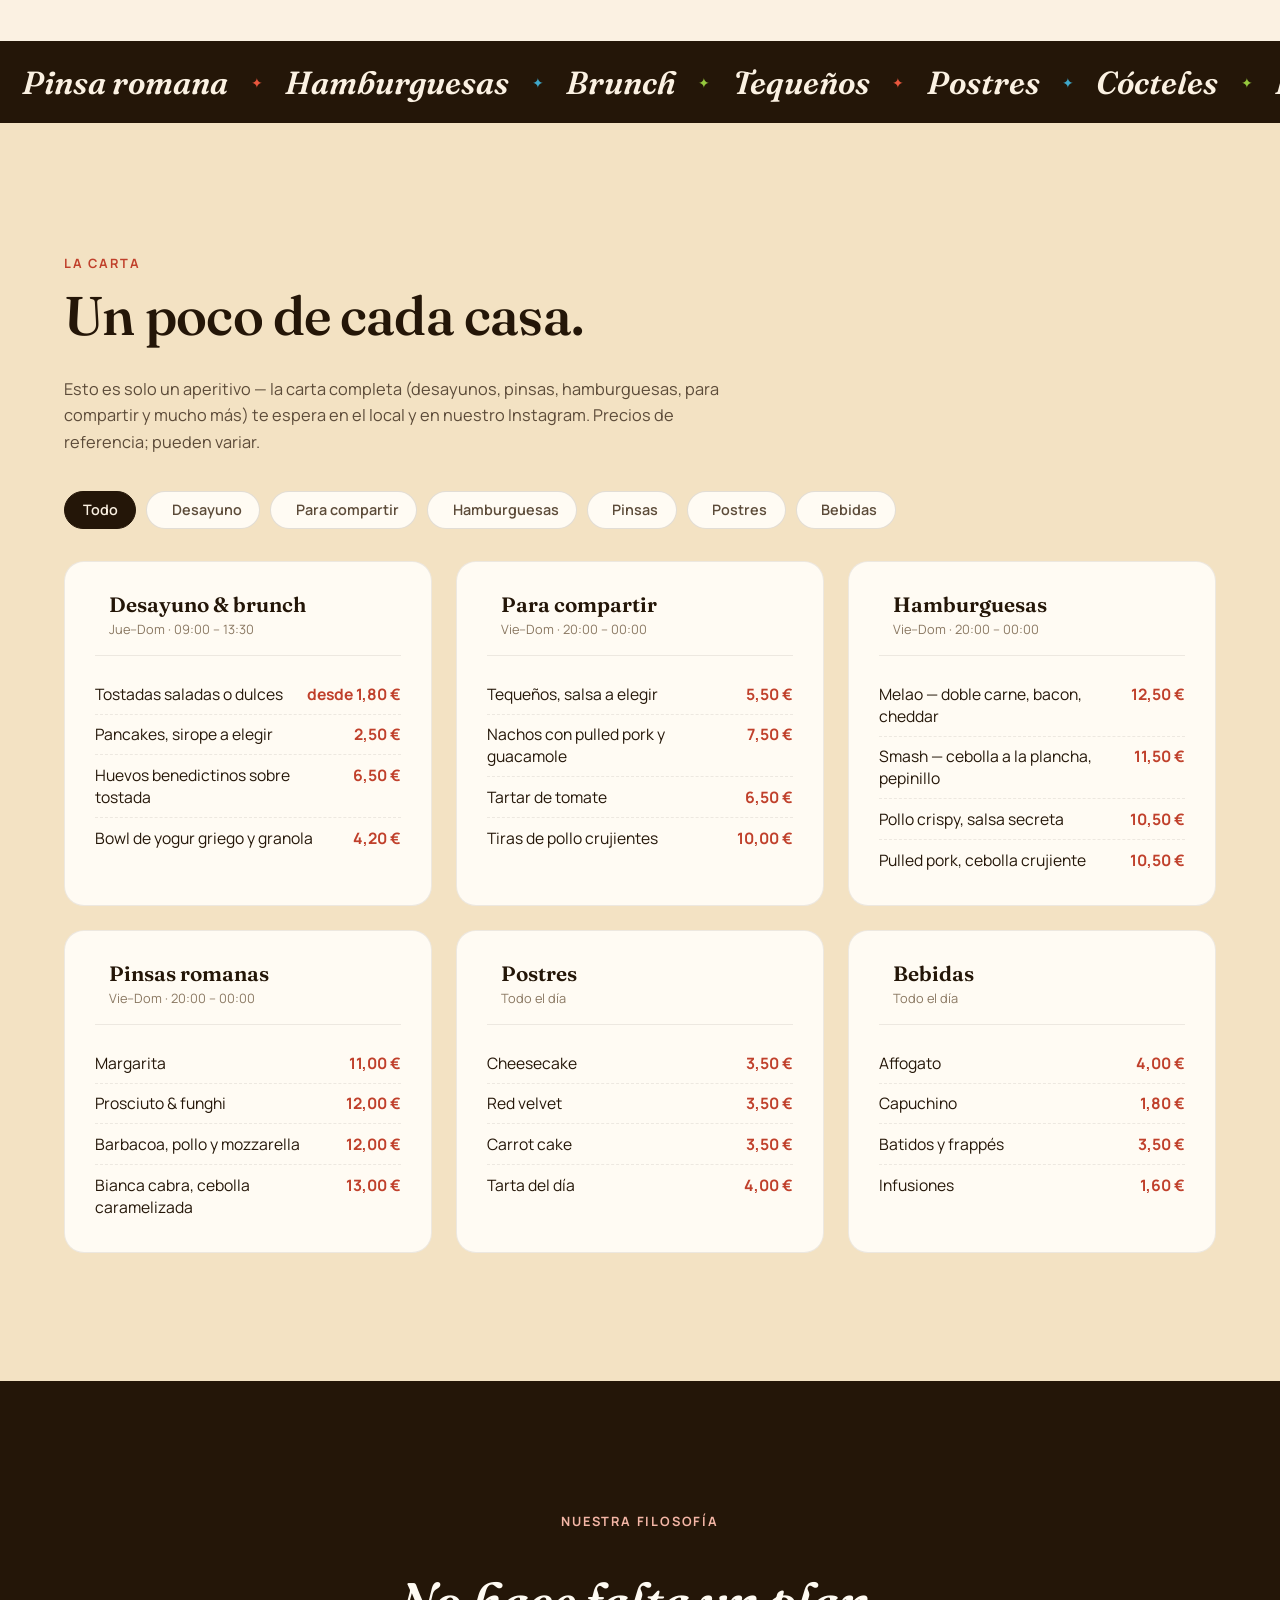
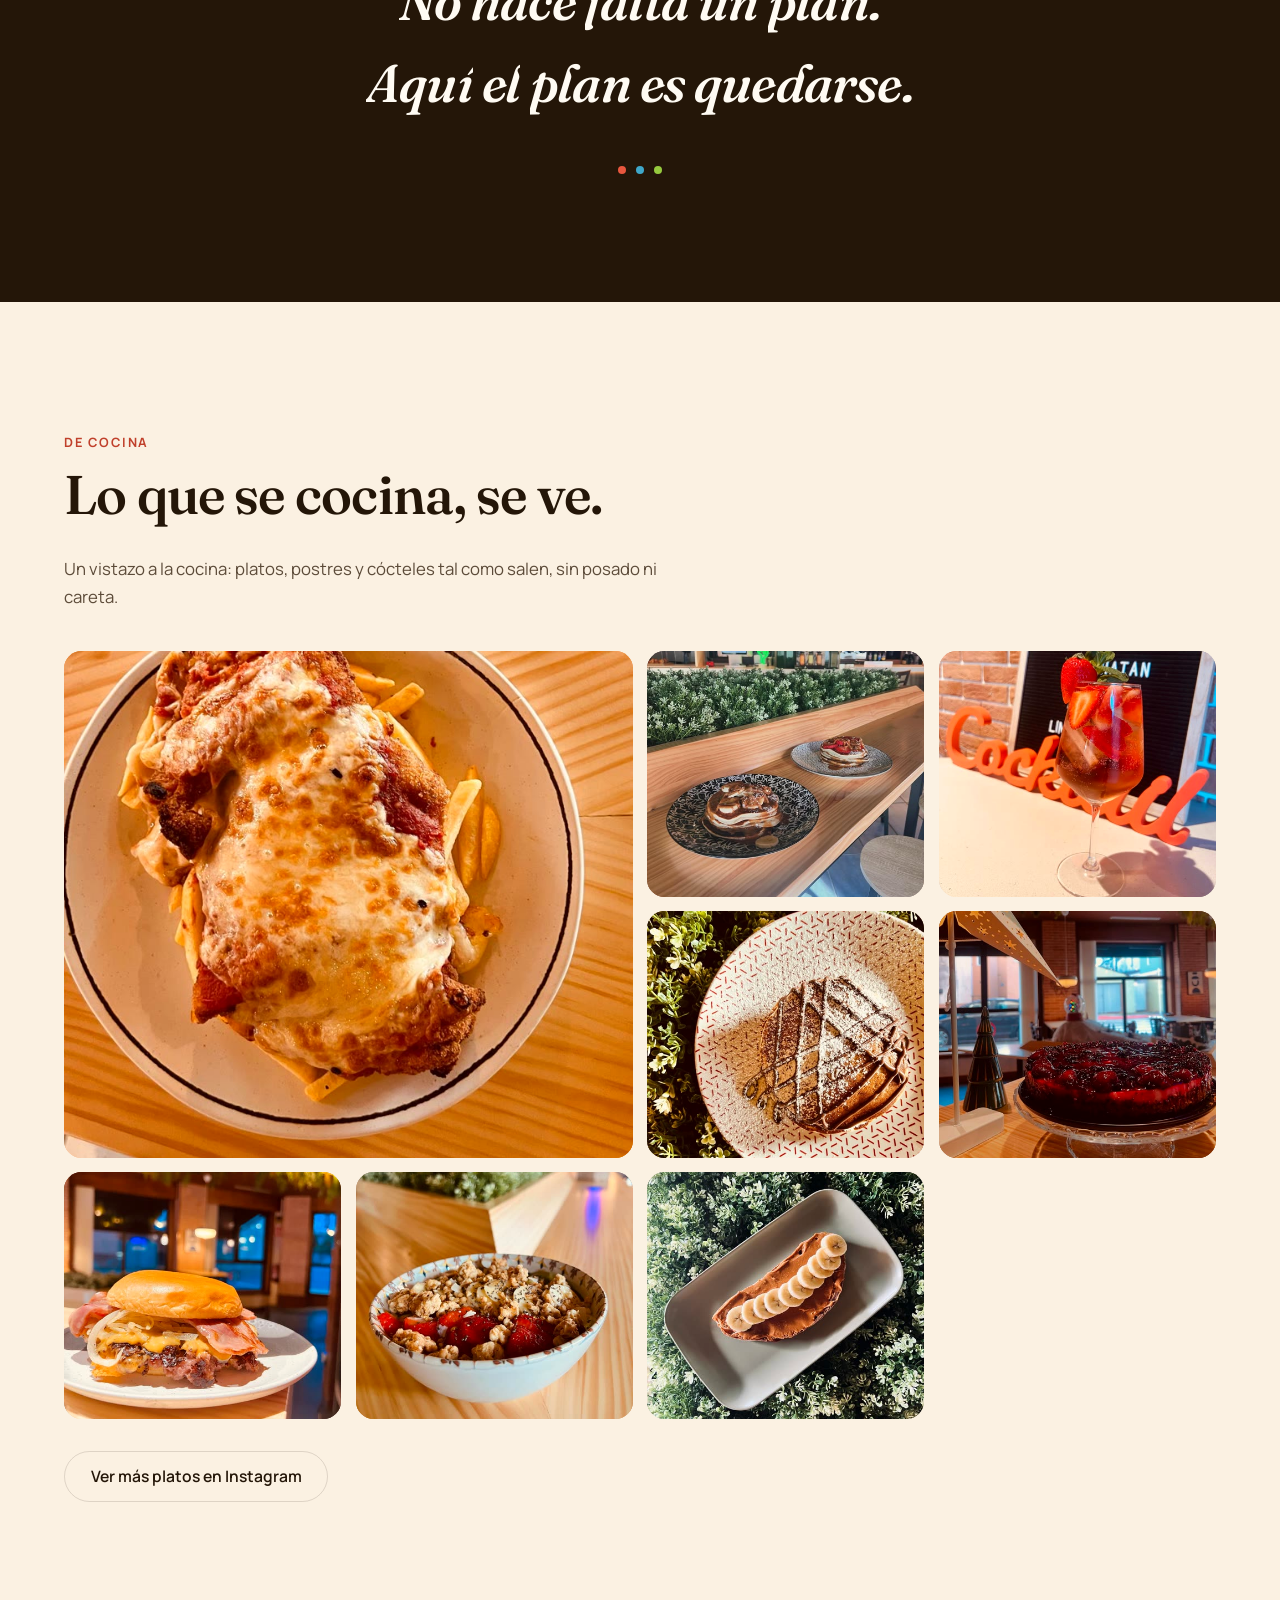
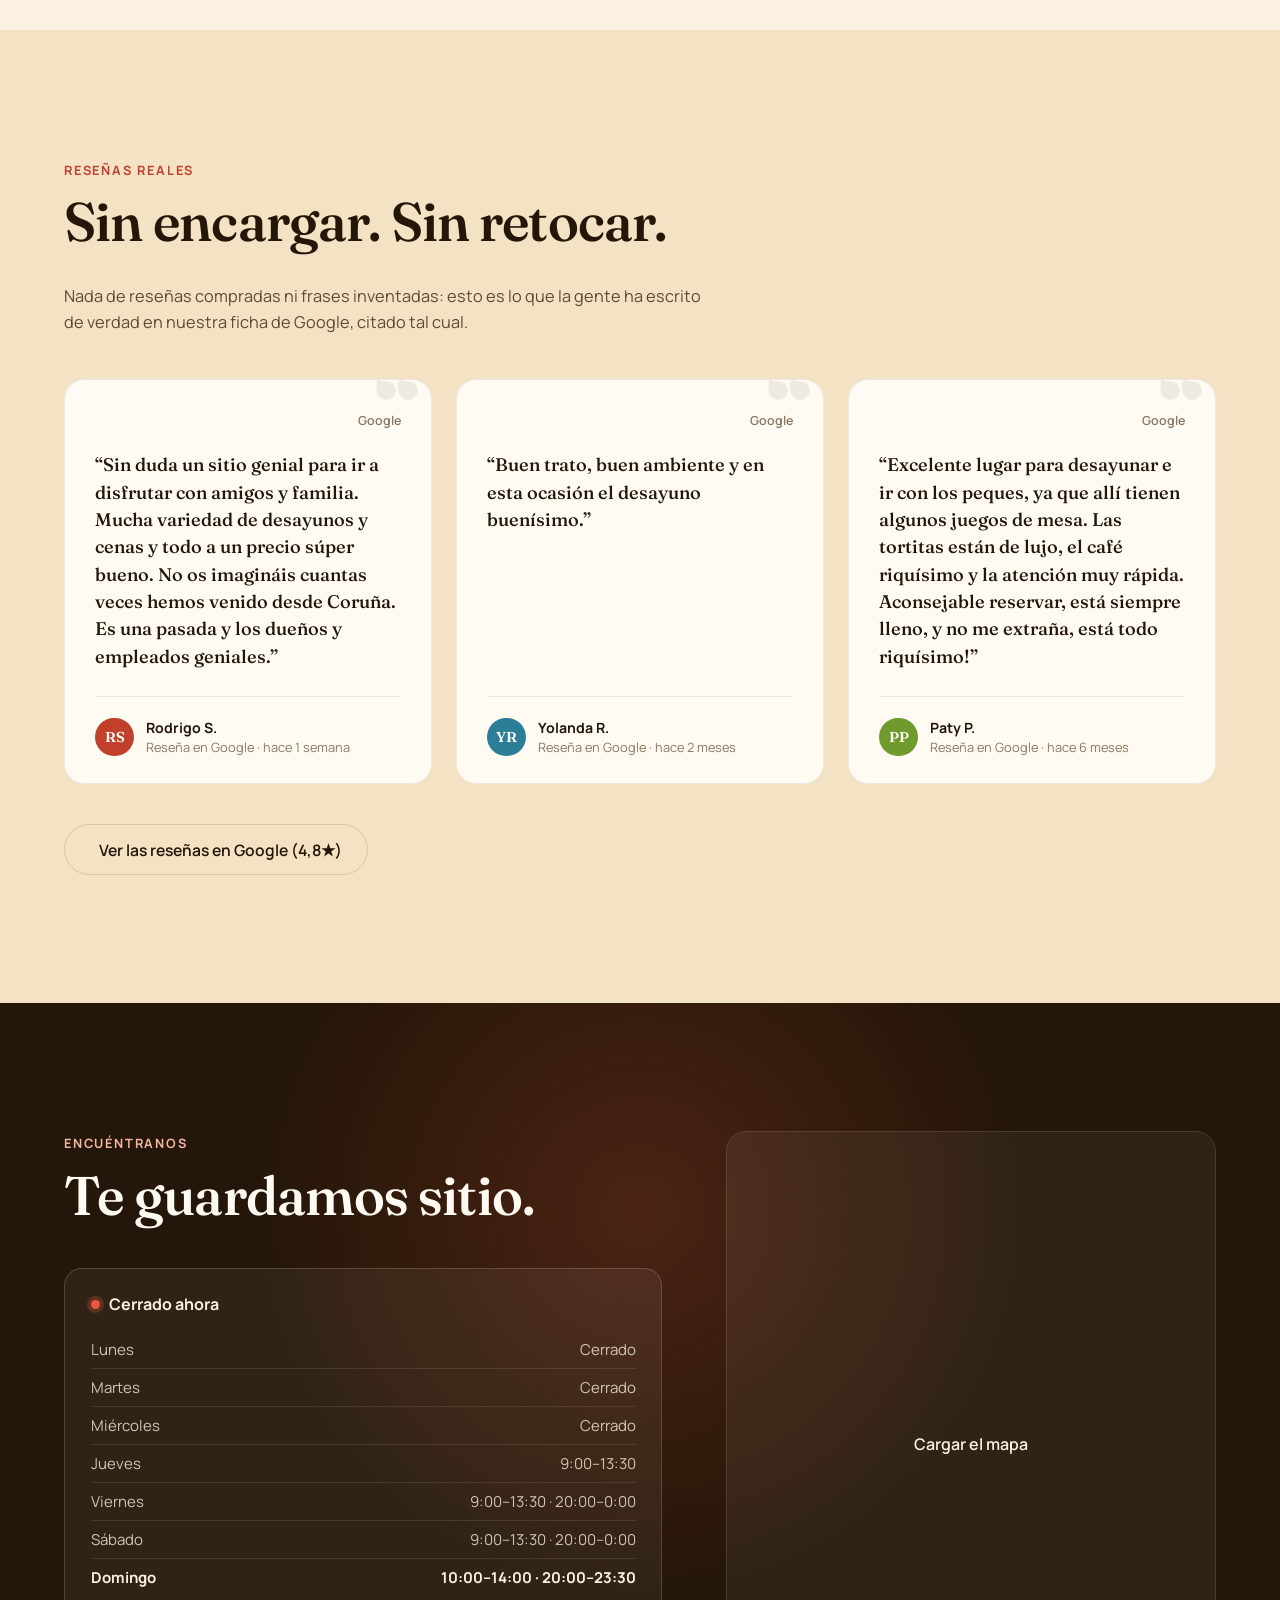
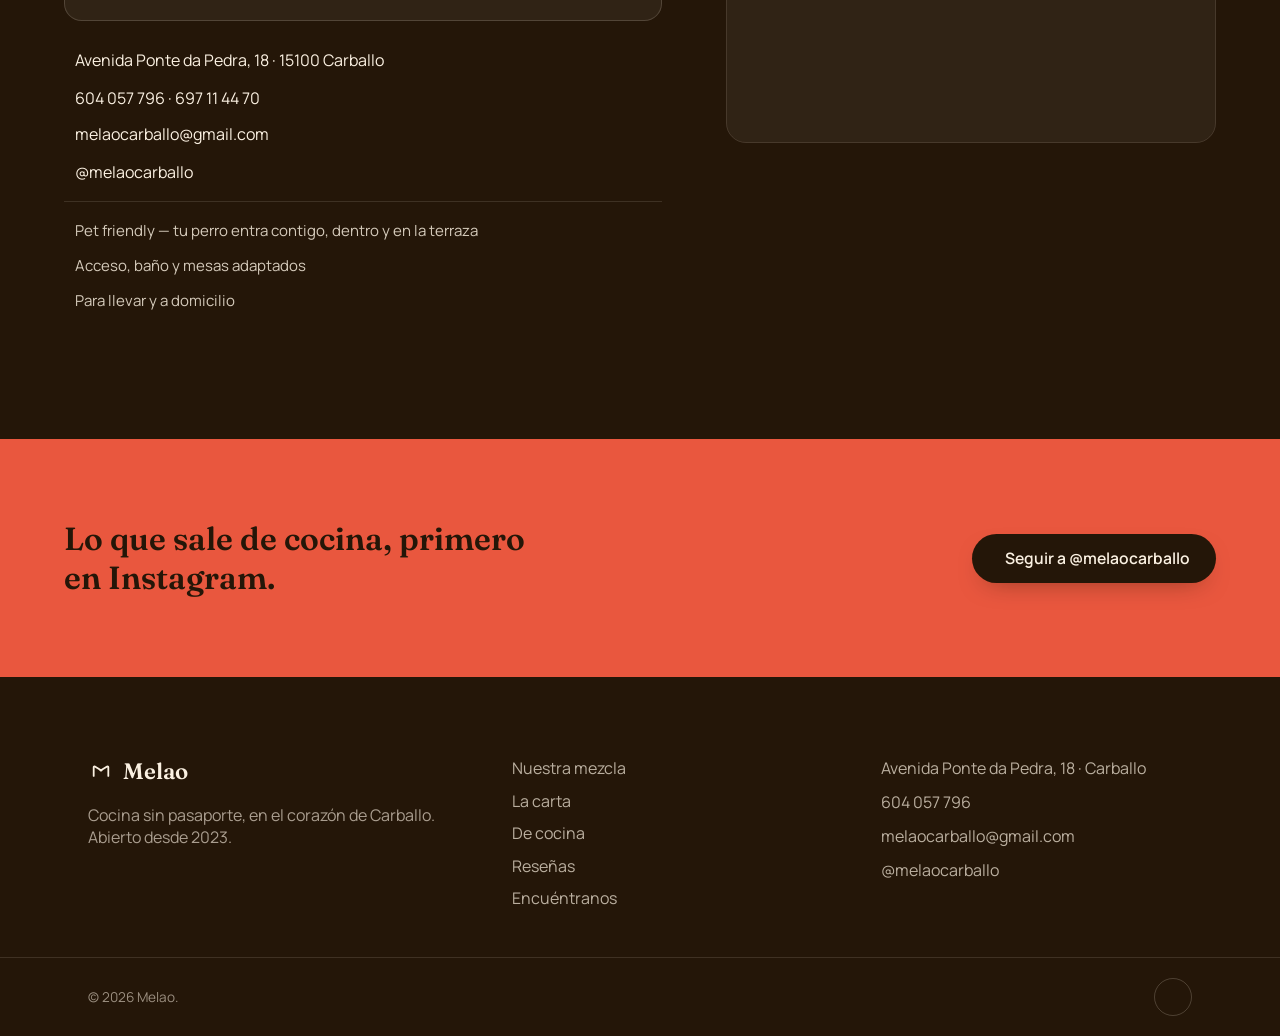
==== commit a309f5af: "Añade icono de app (apple-touch-icon + manifest) y página 404 propia - apple-touch-icon (180) y mani" ====
--- a/index.html
+++ b/index.html
@@ -7,6 +7,9 @@
 <meta name="description" content="Melao es cocina sin pasaporte en el corazón de Carballo: desayunos y brunch de jueves a domingo, pinsas romanas al horno, smash burgers y un cariño muy venezolano. Pet friendly y accesible. Avenida Ponte da Pedra, 18.">
 <link rel="canonical" href="https://alvarotaiagu.github.io/melao-carballo-web/">
 <link rel="icon" href="assets/img/logo/logo-melao-96.png" type="image/png">
+<link rel="apple-touch-icon" href="assets/img/logo/icon-180.png">
+<link rel="manifest" href="manifest.json">
+<meta name="theme-color" content="#241608">
 
 <meta property="og:type" content="restaurant">
 <meta property="og:site_name" content="Melao">
@@ -451,10 +454,9 @@
   <section id="estrella" class="estrella section-block" data-reveal-group>
     <div class="section-inner">
       <p class="eyebrow">De cocina</p>
-      <h2 data-split-word>Así sale de la plancha.</h2>
+      <h2 data-split-word>Lo que se cocina, se ve.</h2>
       <p class="estrella-lead">
-        Sin foto de estudio, sin retoque — tal cual sale de cocina y tal cual la vemos en nuestro Instagram.
-        Toca cualquier foto para verla más grande.
+        Un vistazo a la cocina: platos, postres y cócteles tal como salen, sin posado ni careta.
       </p>
 
       <div class="cocina-grid">
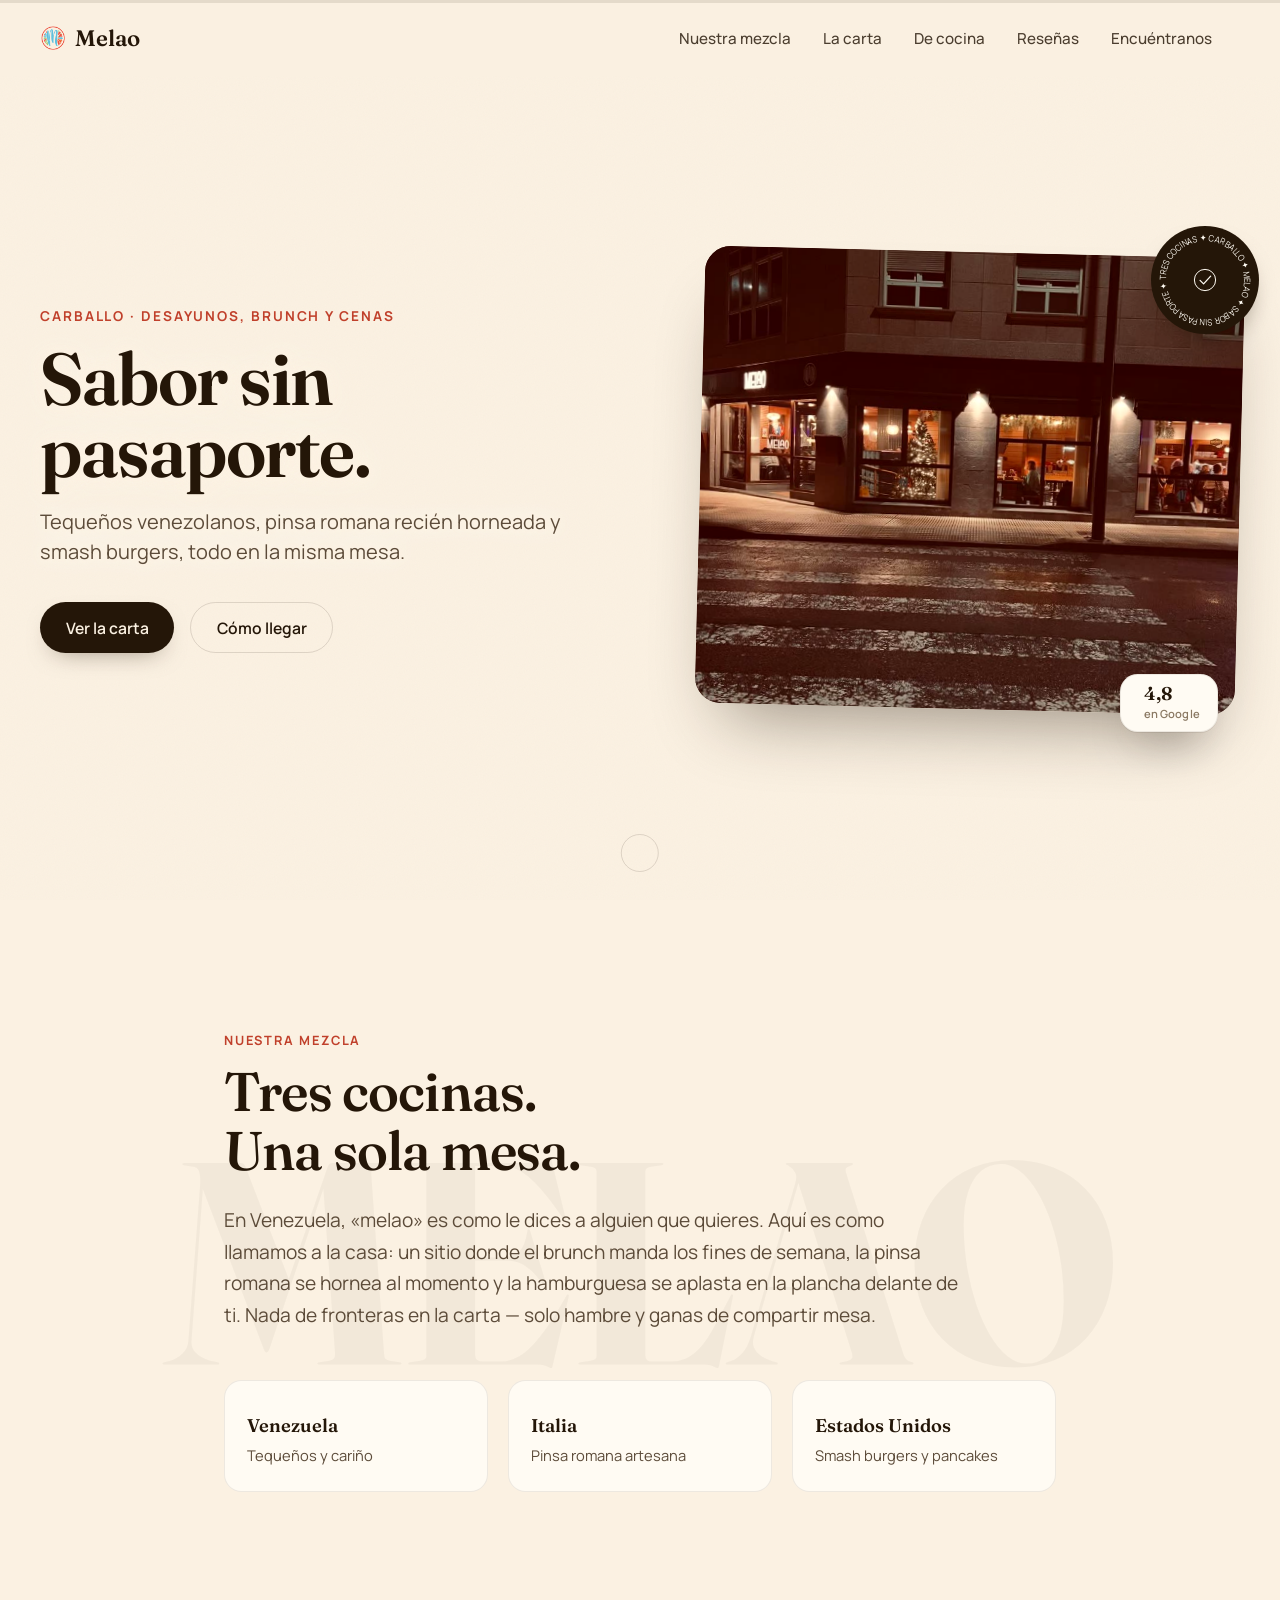
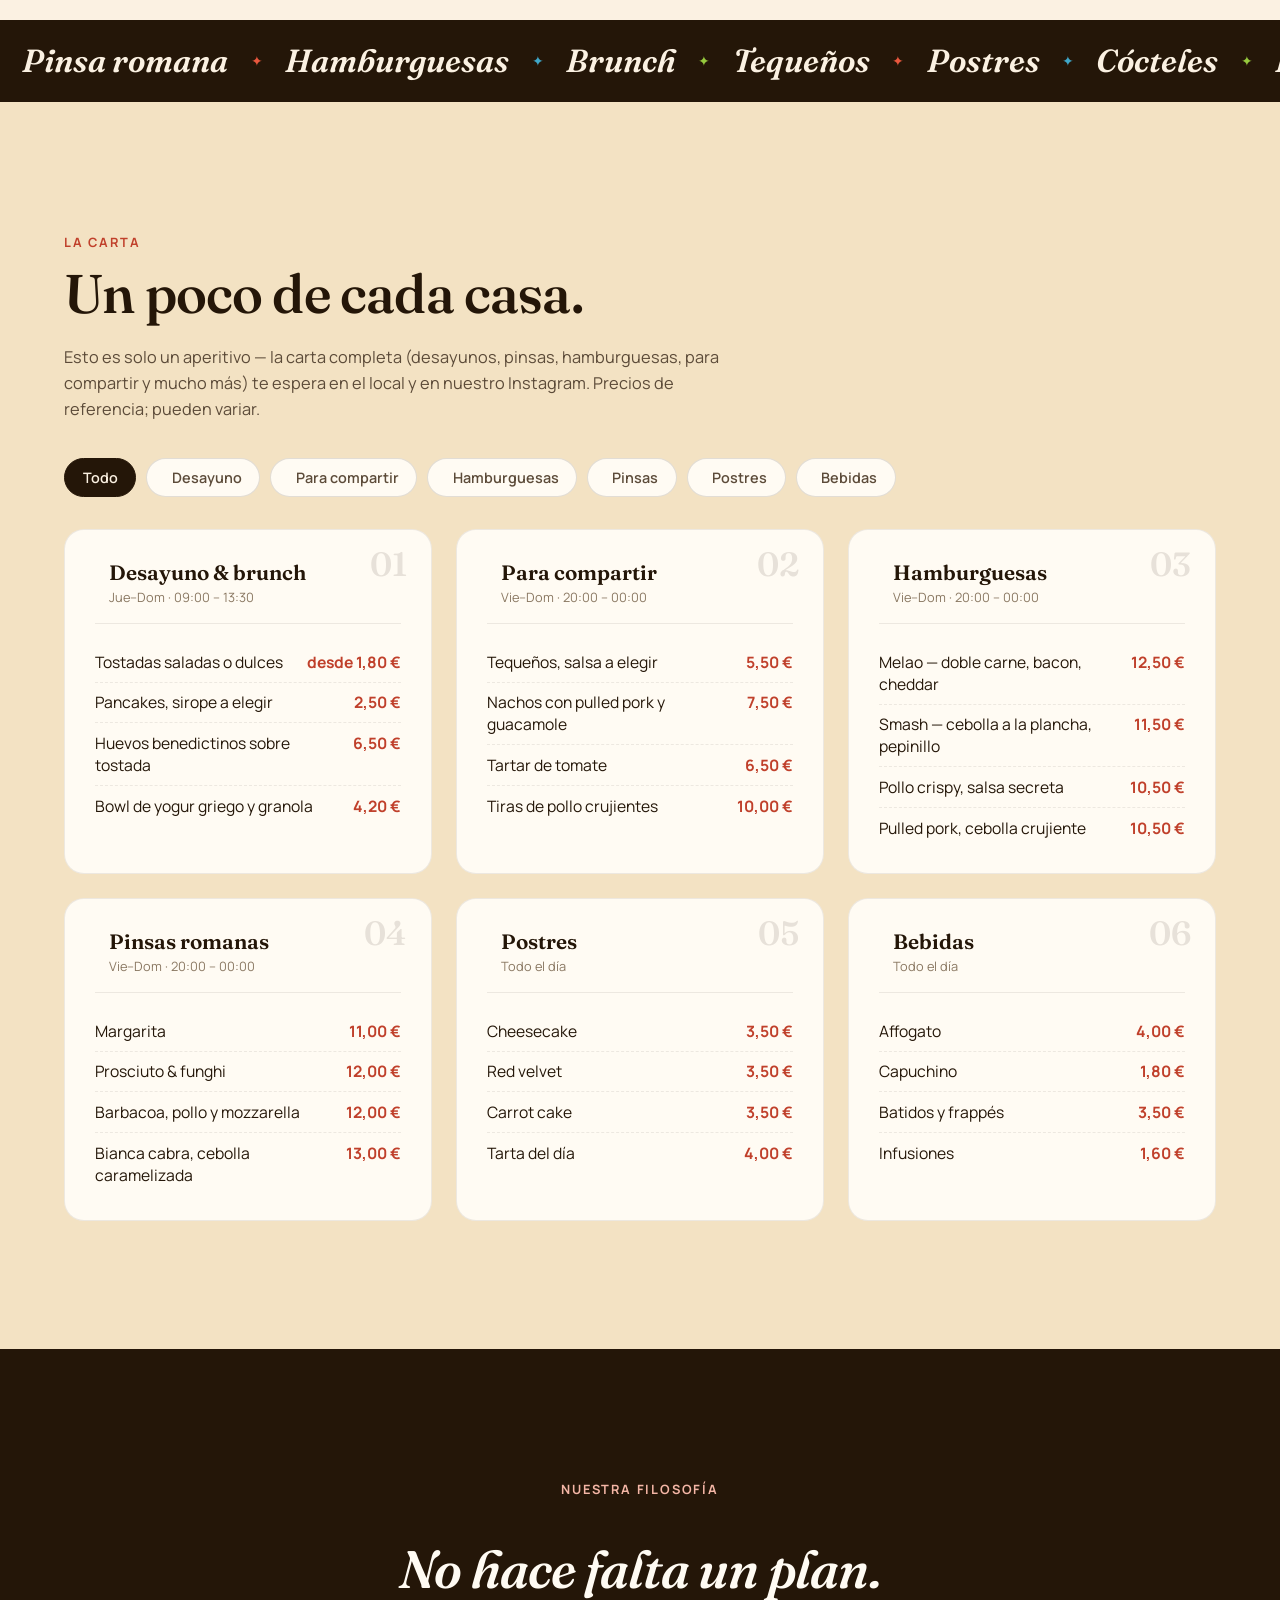
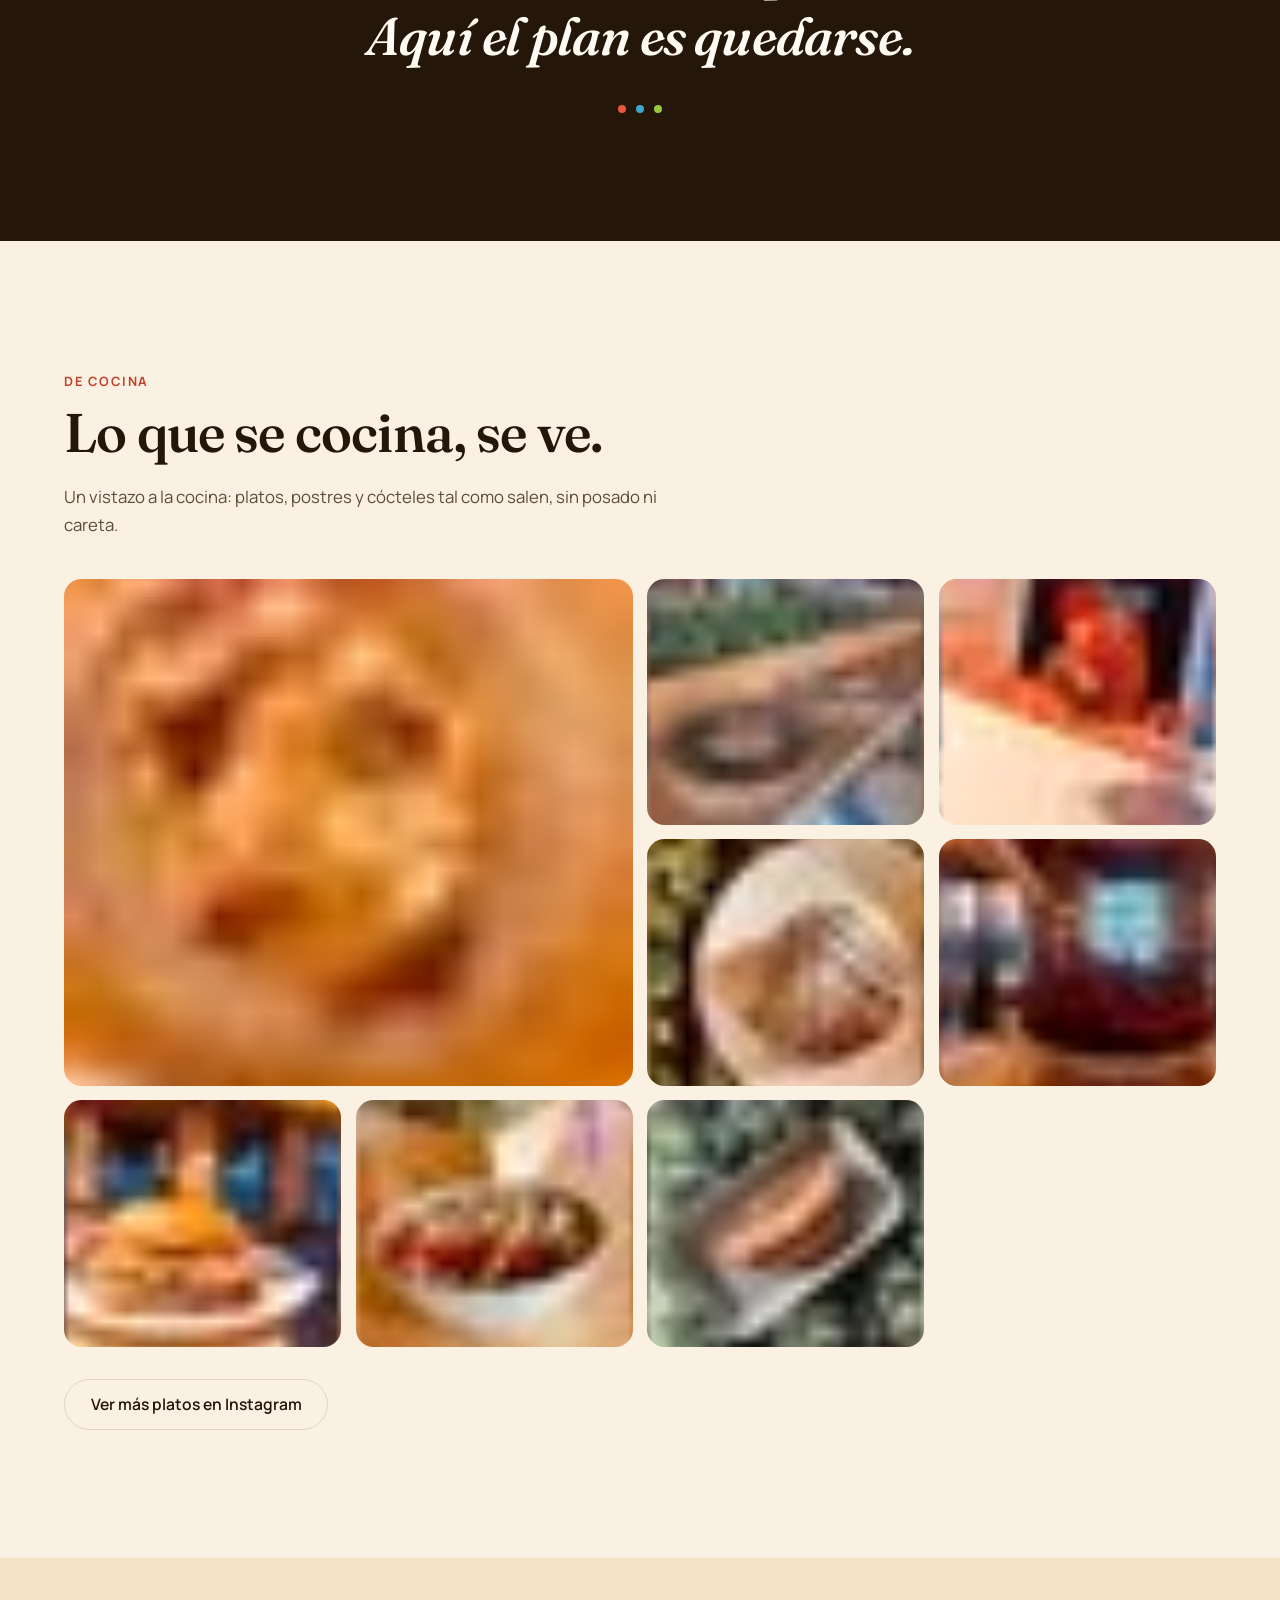
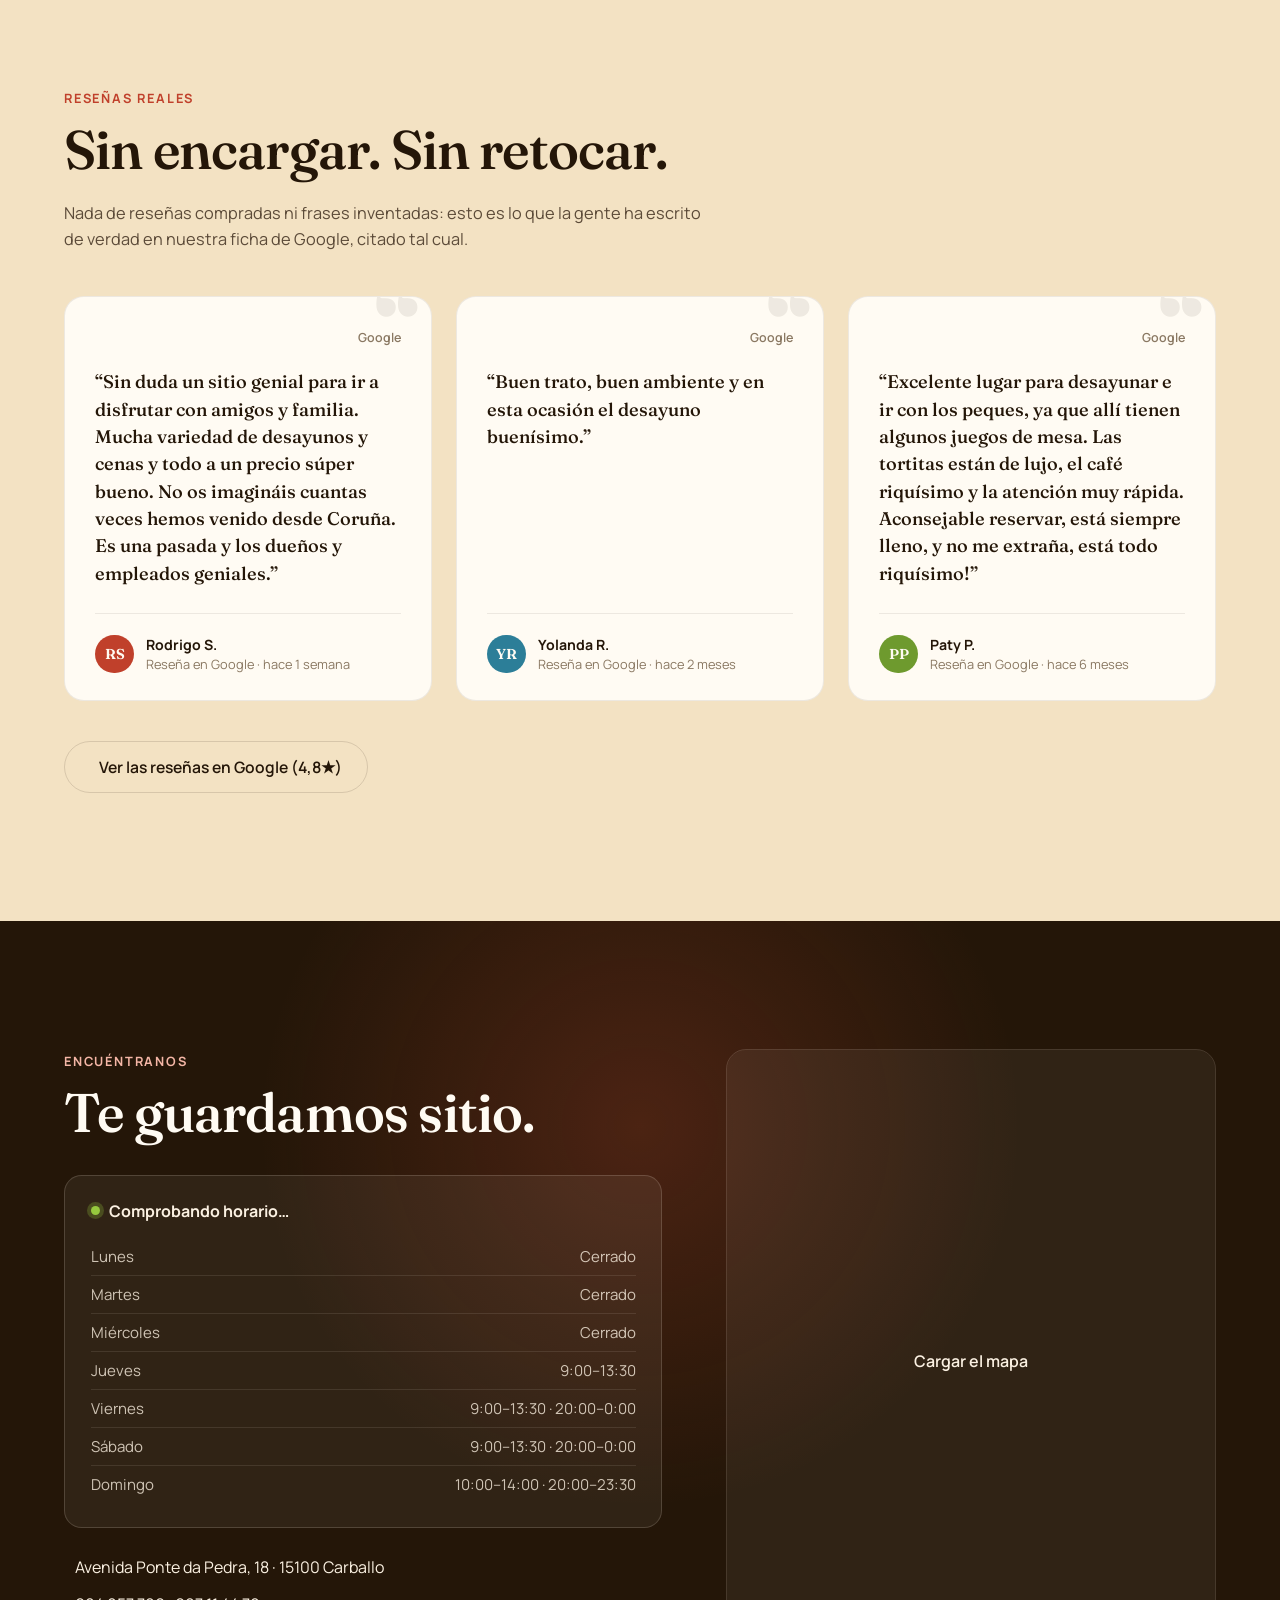
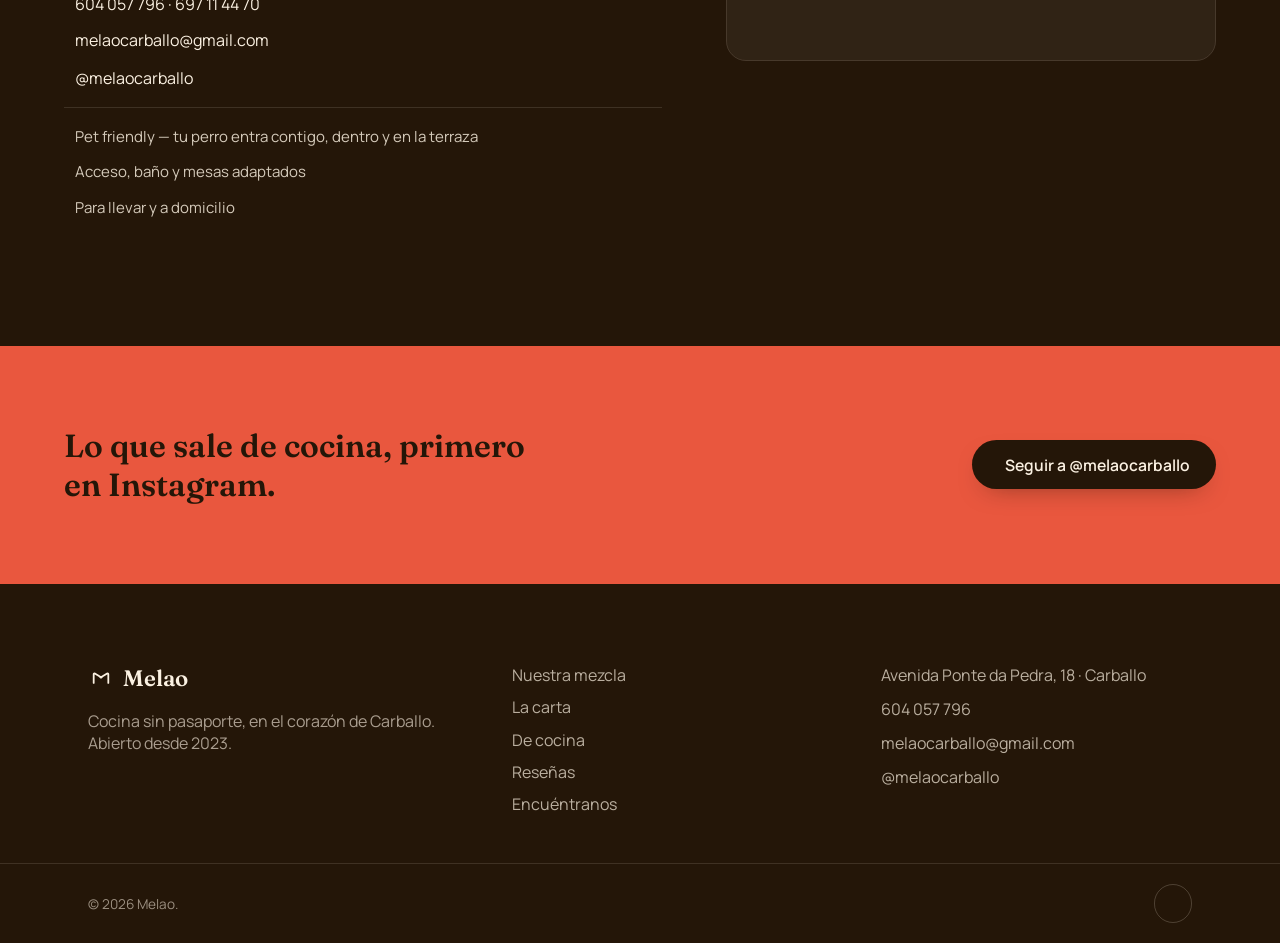
==== commit ca63ce3f: "Remove rotating caption pill from hero photos Drop the "Directo de la barra" / "Así nos ves..." styl" ====
--- a/index.html
+++ b/index.html
@@ -204,7 +204,6 @@
             alt="Tosta de burrata con huevo poché y virutas de jamón crujiente"
             width="1080" height="1080"
             decoding="async">
-          <span class="hero-photo-tag" data-hero-tag>Así nos ves desde la calle</span>
         </figure>
 
         <a
--- a/css/style.css
+++ b/css/style.css
@@ -335,19 +335,6 @@
   transform: scale(1);
   filter: saturate(1.08) contrast(1.03) blur(0);
 }
-.hero-photo-tag {
-  position: absolute;
-  left: 1rem; bottom: 1rem;
-  background: color-mix(in srgb, var(--ink) 78%, transparent);
-  color: var(--cream);
-  font-size: 0.72rem;
-  font-weight: 600;
-  letter-spacing: 0.04em;
-  padding: 0.4rem 0.75rem;
-  border-radius: 100px;
-  backdrop-filter: blur(4px);
-}
-
 .hero-badge-wrap {
   position: absolute;
   top: -1.6rem; right: -1.2rem;
